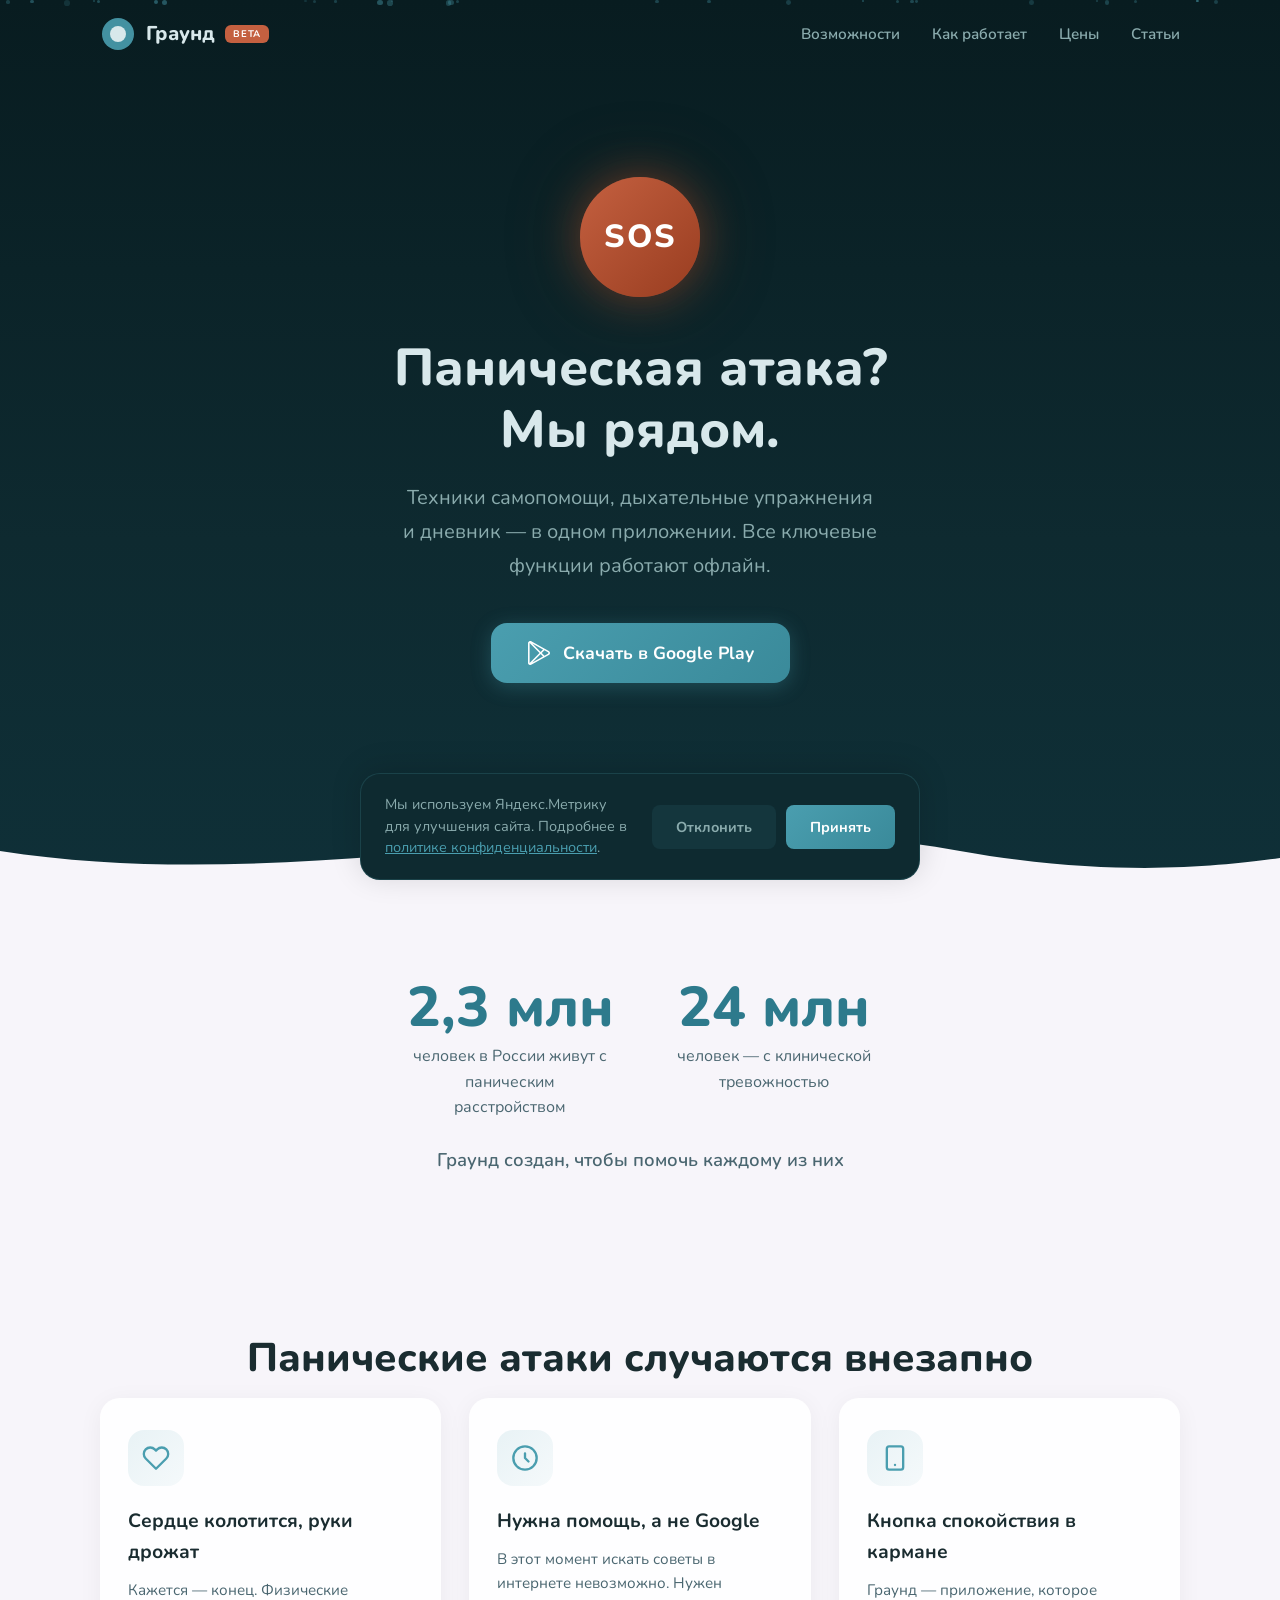
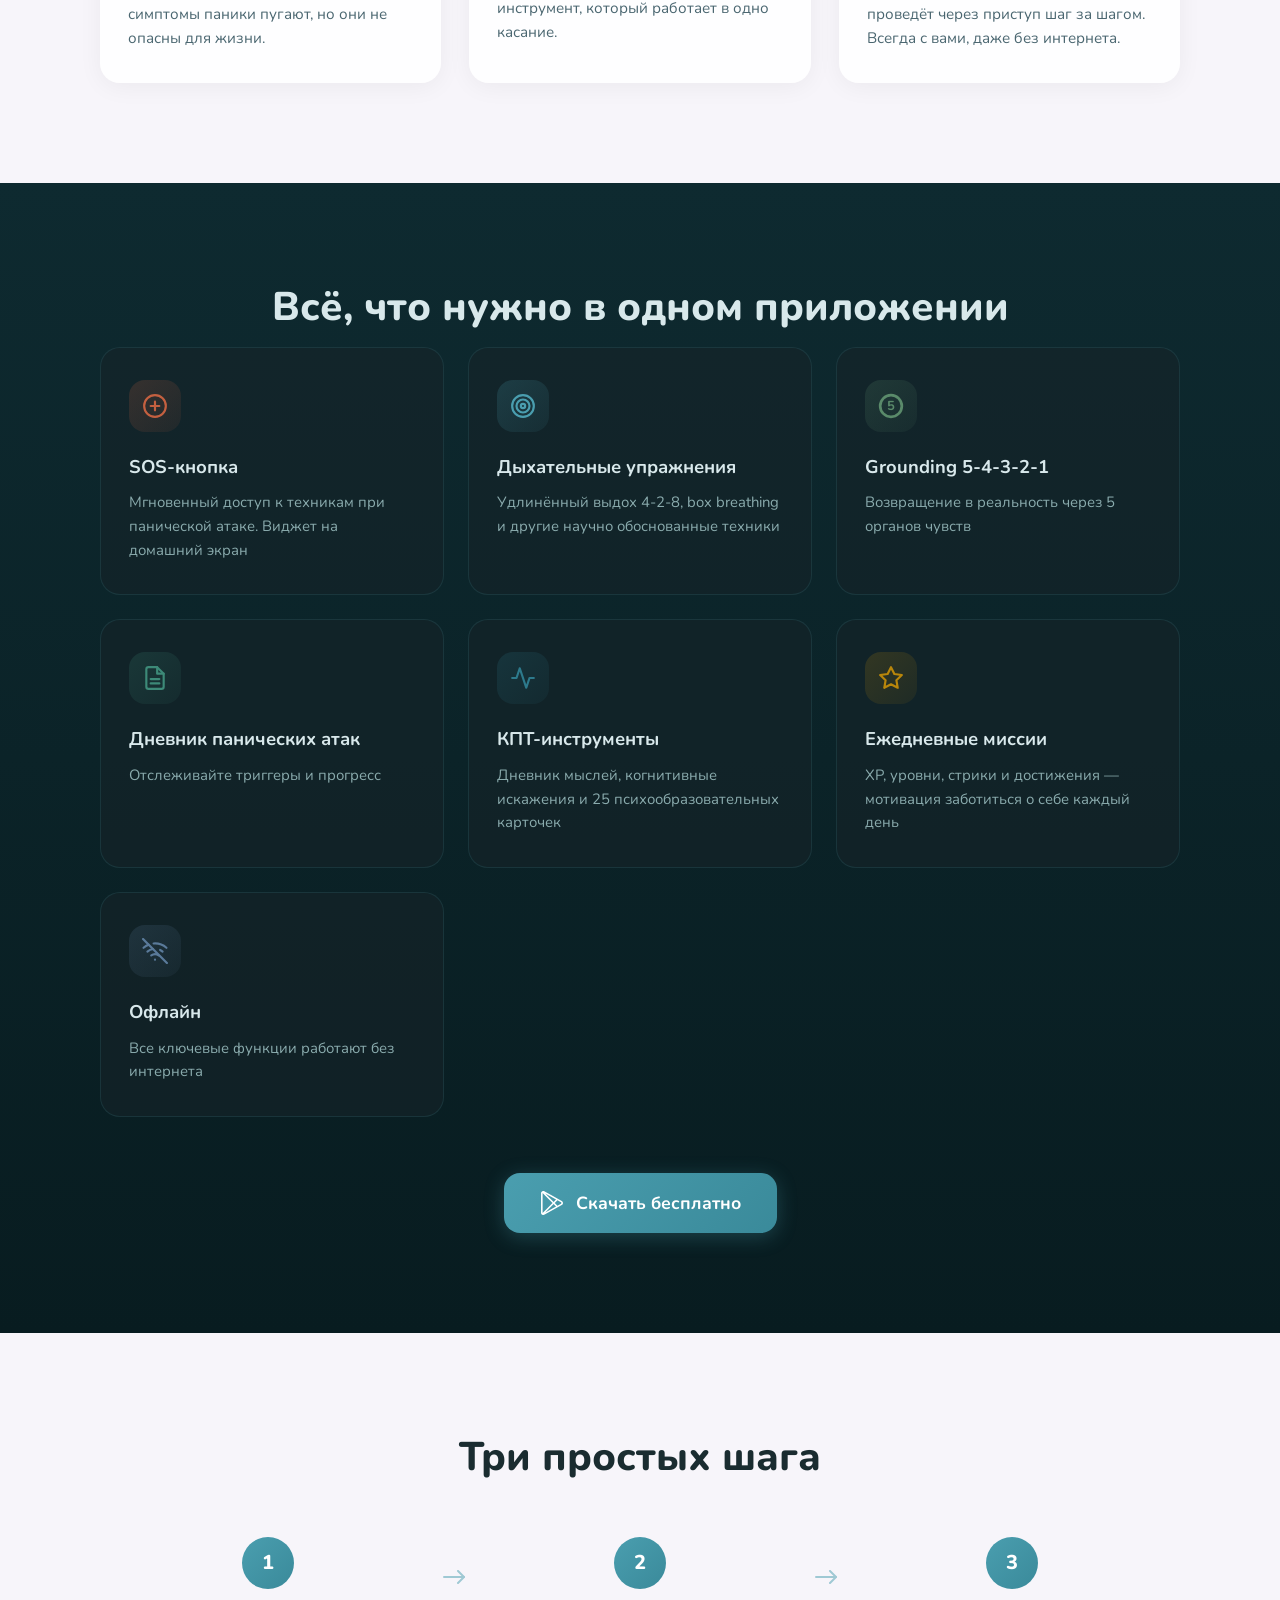
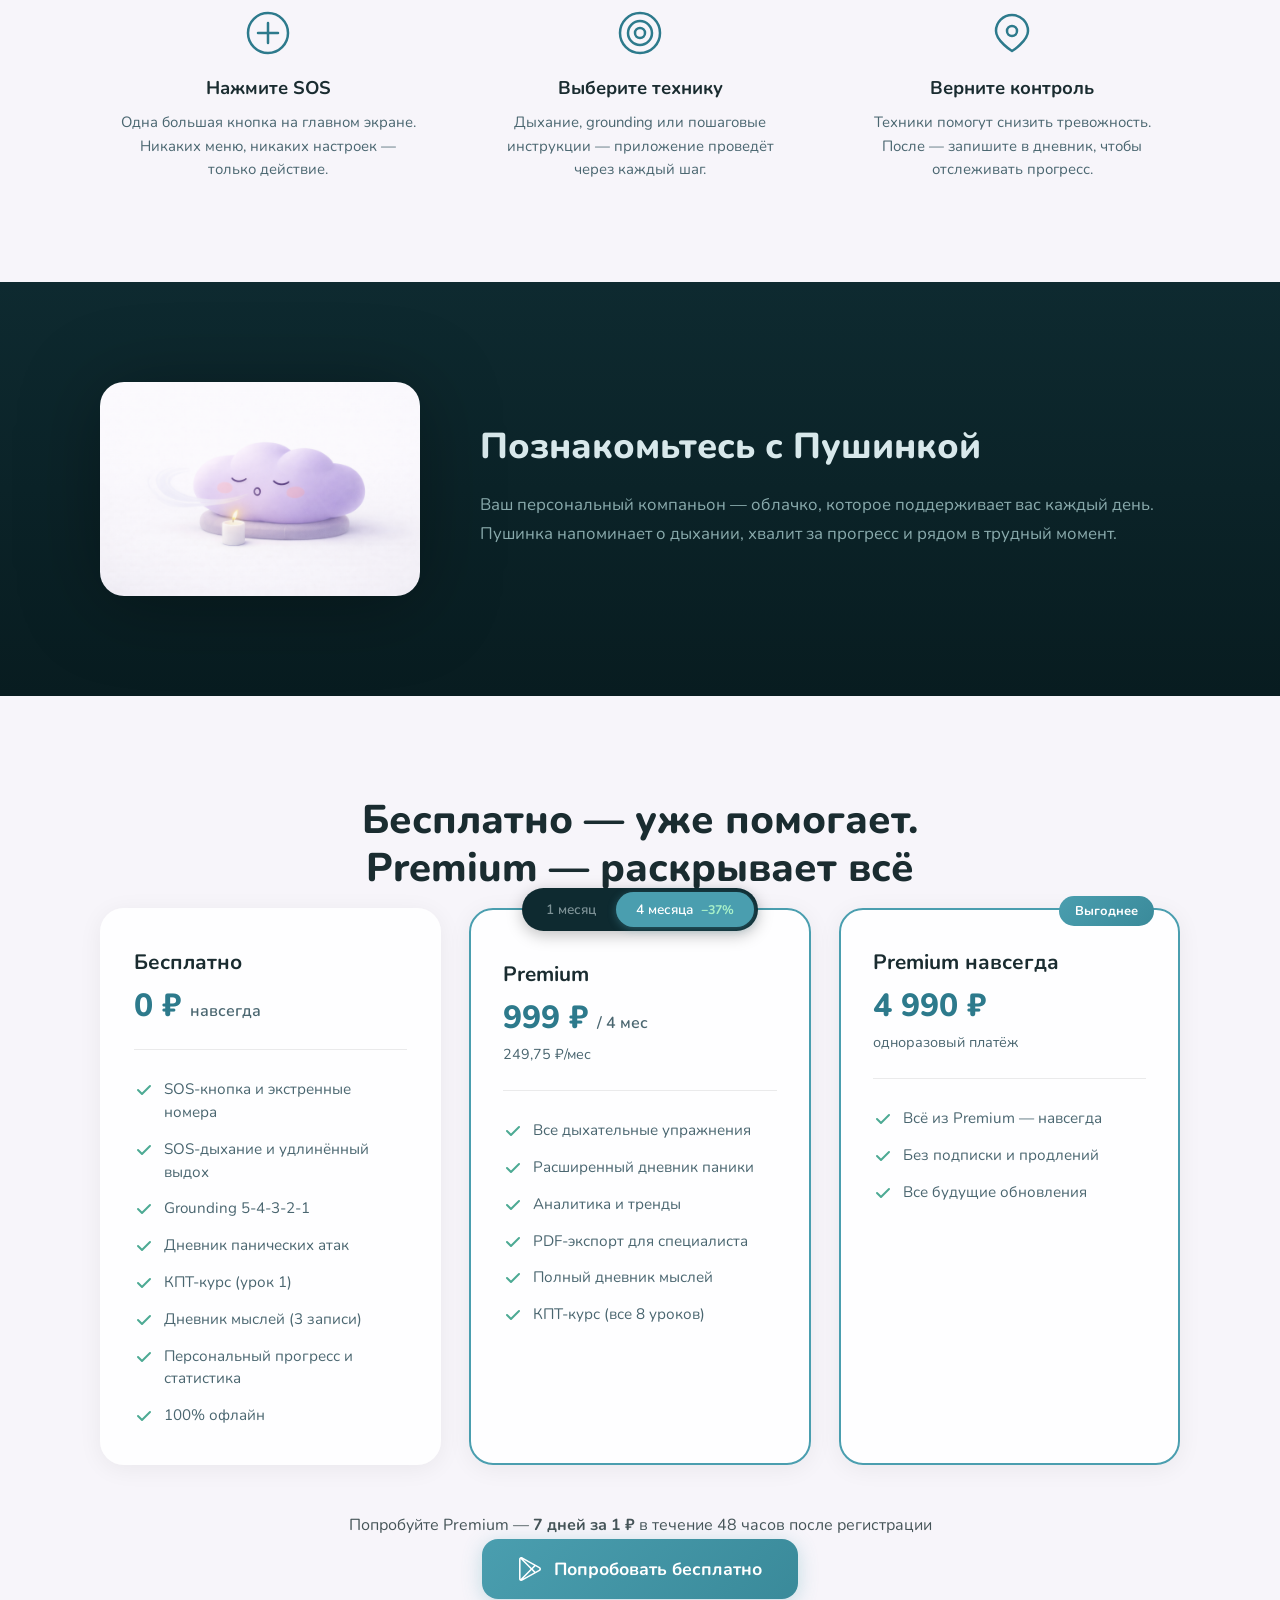
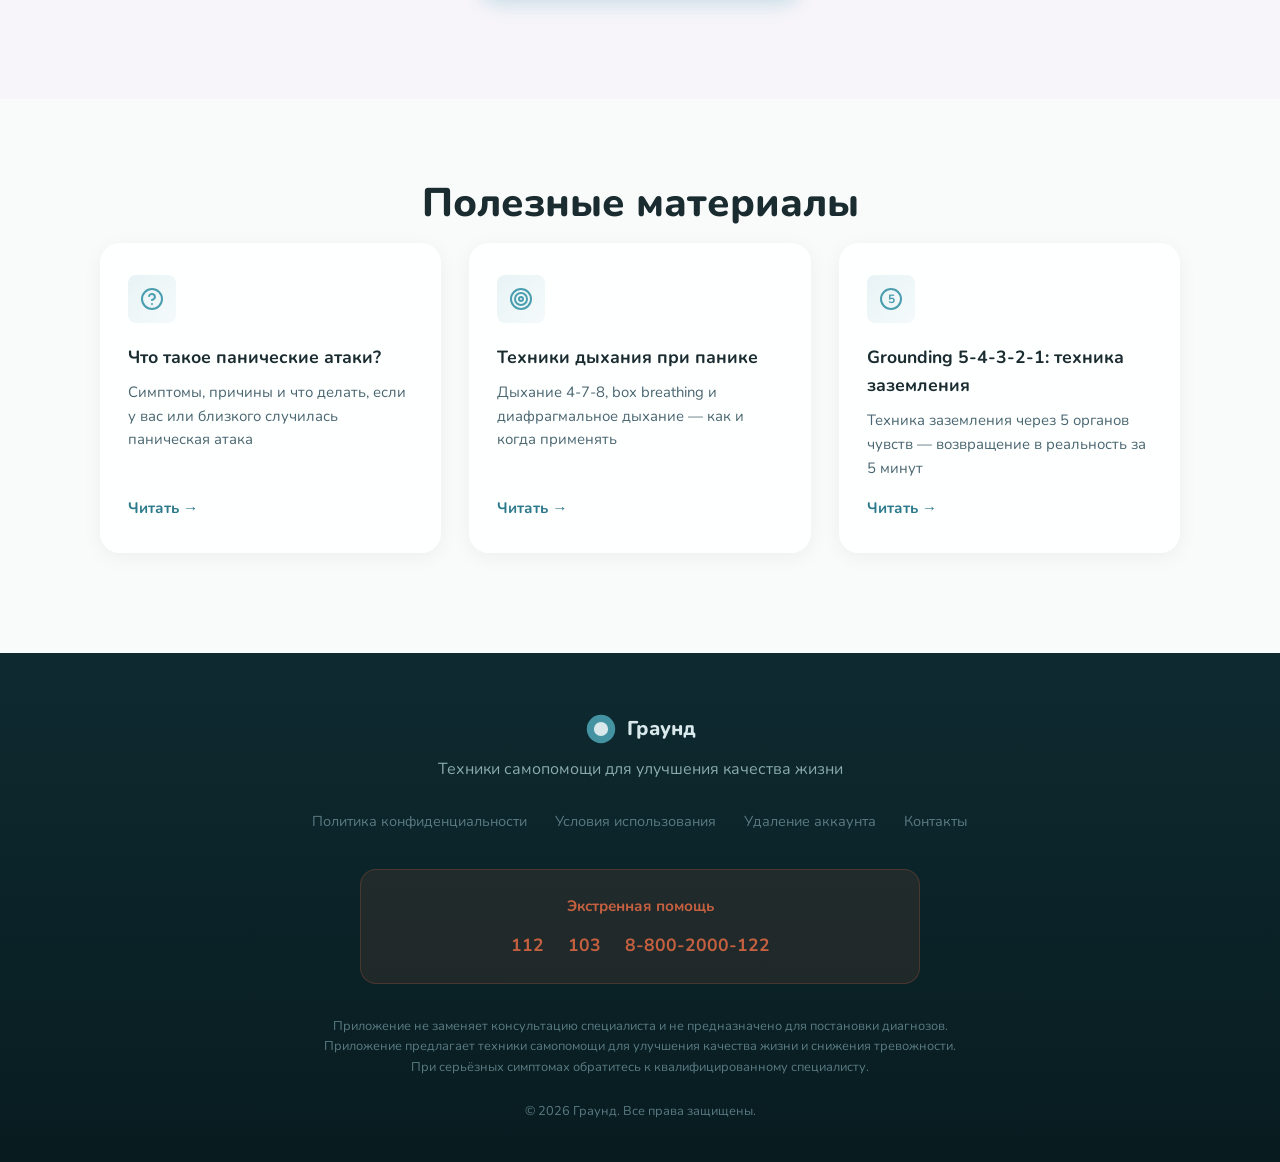
==== index.html @ d8c74df6 "fix: move pricing toggle into premium card as pill overlay Toggle now sits on top edge of the Premiu" ====
<!DOCTYPE html>
<html lang="ru">
<head>
  <meta charset="UTF-8">
  <meta name="viewport" content="width=device-width, initial-scale=1.0">
  <title>Граунд — помощь при панических атаках</title>
  <meta name="description" content="Граунд — приложение с техниками самопомощи при панических атаках. SOS-кнопка, дыхательные упражнения, grounding, дневник. 100% офлайн.">
  <meta name="keywords" content="панические атаки, тревожность, самопомощь, дыхательные упражнения, grounding, КПТ, дневник, Android">

  <!-- Open Graph -->
  <meta property="og:title" content="Граунд — помощь при панических атаках">
  <meta property="og:description" content="Техники самопомощи, которые работают без интернета. SOS-кнопка, дыхание, grounding, дневник.">
  <meta property="og:type" content="website">
  <meta property="og:url" content="https://graund.space/">
  <meta property="og:locale" content="ru_RU">
  <meta property="og:image" content="https://graund.space/og-image.png">

  <!-- Twitter Card -->
  <meta name="twitter:card" content="summary_large_image">
  <meta name="twitter:title" content="Граунд — помощь при панических атаках">
  <meta name="twitter:description" content="Техники самопомощи, дыхательные упражнения и дневник — в одном приложении. Все ключевые функции работают офлайн.">
  <meta name="twitter:image" content="https://graund.space/og-image.png">

  <!-- Canonical -->
  <link rel="canonical" href="https://graund.space/">

  <!-- Google Fonts -->
  <link rel="preconnect" href="https://fonts.googleapis.com">
  <link rel="preconnect" href="https://fonts.gstatic.com" crossorigin>
  <link href="https://fonts.googleapis.com/css2?family=Nunito:wght@400;600;700;800&display=swap" rel="stylesheet">

  <!-- CSS -->
  <link rel="stylesheet" href="css/style.css">
  <link rel="stylesheet" href="css/animations.css">

  <!-- JSON-LD -->
  <script type="application/ld+json">
  {
    "@context": "https://schema.org",
    "@type": "MobileApplication",
    "name": "Граунд",
    "operatingSystem": "Android",
    "applicationCategory": "HealthApplication",
    "description": "Приложение с техниками самопомощи при панических атаках. SOS-кнопка, дыхательные упражнения, grounding, дневник.",
    "offers": {
      "@type": "Offer",
      "price": "0",
      "priceCurrency": "RUB"
    },
    "url": "https://graund.space"
  }
  </script>

  <script type="application/ld+json">
  {
    "@context": "https://schema.org",
    "@type": "WebSite",
    "name": "Граунд",
    "url": "https://graund.space",
    "description": "Приложение с техниками самопомощи при панических атаках"
  }
  </script>

  <!-- Inline SVG Favicon -->
  <link rel="icon" href="data:image/svg+xml,<svg xmlns='http://www.w3.org/2000/svg' viewBox='0 0 100 100'><circle cx='50' cy='50' r='45' fill='%230E2A30'/><circle cx='50' cy='50' r='28' fill='%234A9EAF' opacity='0.9'/><circle cx='50' cy='50' r='14' fill='%23D8E8EB'/></svg>" type="image/svg+xml">
</head>
<body>

  <!-- ========================================
       HEADER
       ======================================== -->
  <header class="header">
    <div class="container">
      <a href="#" class="header__logo">
        <svg class="header__logo-icon" viewBox="0 0 36 36" fill="none" xmlns="http://www.w3.org/2000/svg">
          <circle cx="18" cy="18" r="16" fill="#4A9EAF" opacity="0.9"/>
          <circle cx="18" cy="18" r="8" fill="#D8E8EB"/>
        </svg>
        Граунд
        <span class="beta-badge">Beta</span>
      </a>

      <nav class="header__nav">
        <a href="#features">Возможности</a>
        <a href="#how-it-works">Как работает</a>
        <a href="#pricing">Цены</a>
        <a href="#articles">Статьи</a>
      </nav>

      <button class="burger" aria-label="Меню">
        <span></span>
        <span></span>
        <span></span>
      </button>
    </div>
  </header>

  <main>

  <!-- ========================================
       HERO
       ======================================== -->
  <section class="hero" id="hero">
    <div class="particles"></div>

    <div class="hero__content">
      <div class="hero__sos-wrapper">
        <div class="hero__sos-circle">
          <span>SOS</span>
        </div>
        <div class="pulse-ring pulse-ring--1"></div>
        <div class="pulse-ring pulse-ring--2"></div>
      </div>

      <h1 class="hero__title">Паническая атака?<br>Мы рядом.</h1>
      <p class="hero__subtitle">
        Техники самопомощи, дыхательные упражнения и&nbsp;дневник — в&nbsp;одном приложении.
        Все ключевые функции работают офлайн.
      </p>

      <a href="#features" class="cta-button">
        <svg viewBox="0 0 24 24" fill="currentColor">
          <path d="m21.762,9.942L4.67.378c-.721-.466-1.635-.504-2.393-.099-.768.411-1.246,1.208-1.246,2.08v19.282c0,.872.477,1.668,1.246,2.079.755.404,1.668.37,2.393-.098l17.092-9.564c.756-.423,1.207-1.192,1.207-2.058s-.451-1.635-1.207-2.058Zm-5.746-1.413l-2.36,2.36L5.302,2.534l10.714,5.995ZM2.604,21.906V2.094l9.941,9.906L2.604,21.906Zm2.698-.439l8.355-8.355,2.36,2.36-10.714,5.995Zm15.692-8.78l-3.552,1.987-2.674-2.674,2.674-2.674,3.552,1.987c.363.203.402.548.402.686s-.039.483-.402.686Z"/>
        </svg>
        Скачать в Google Play
      </a>
    </div>

    <!-- Wave divider -->
    <div class="hero__wave">
      <svg viewBox="0 0 1440 120" preserveAspectRatio="none" xmlns="http://www.w3.org/2000/svg">
        <path d="M0,64 C360,120 720,0 1080,64 C1260,96 1380,80 1440,72 L1440,120 L0,120 Z" fill="#F7F5FA"/>
      </svg>
    </div>
  </section>

  <!-- ========================================
       SOCIAL PROOF
       ======================================== -->
  <section class="social-proof section-light" id="social-proof">
    <div class="container">
      <div class="stats fade-in">
        <div class="stat">
          <div class="stat__number" data-target="2.5" data-suffix=" млн" data-decimal="true">0</div>
          <div class="stat__label">человек в России живут с паническим расстройством</div>
        </div>
        <div class="stat">
          <div class="stat__number" data-target="26" data-suffix=" млн" data-decimal="false">0</div>
          <div class="stat__label">человек — с клинической тревожностью</div>
        </div>
      </div>
      <p class="social-proof__tagline fade-in">Граунд создан, чтобы помочь каждому из них</p>
    </div>
  </section>

  <!-- ========================================
       PROBLEM
       ======================================== -->
  <section class="problem section-light" id="problem">
    <div class="container">
      <h2 class="section-title fade-in">Панические атаки случаются внезапно</h2>

      <div class="problem__grid stagger-container">
        <!-- Card 1 -->
        <div class="problem__card fade-in">
          <div class="problem__card-icon">
            <svg viewBox="0 0 24 24" fill="none" stroke="currentColor" stroke-width="2" stroke-linecap="round" stroke-linejoin="round">
              <path d="M20.84 4.61a5.5 5.5 0 0 0-7.78 0L12 5.67l-1.06-1.06a5.5 5.5 0 0 0-7.78 7.78L12 21.23l8.84-8.84a5.5 5.5 0 0 0 0-7.78z"/>
            </svg>
          </div>
          <h3>Сердце колотится, руки дрожат</h3>
          <p>Кажется — конец. Физические симптомы паники пугают, но они не опасны для жизни.</p>
        </div>

        <!-- Card 2 -->
        <div class="problem__card fade-in">
          <div class="problem__card-icon">
            <svg viewBox="0 0 24 24" fill="none" stroke="currentColor" stroke-width="2" stroke-linecap="round" stroke-linejoin="round">
              <circle cx="12" cy="12" r="10"/>
              <path d="M12 8v4l3 3"/>
            </svg>
          </div>
          <h3>Нужна помощь, а не Google</h3>
          <p>В этот момент искать советы в интернете невозможно. Нужен инструмент, который работает в одно касание.</p>
        </div>

        <!-- Card 3 -->
        <div class="problem__card fade-in">
          <div class="problem__card-icon">
            <svg viewBox="0 0 24 24" fill="none" stroke="currentColor" stroke-width="2" stroke-linecap="round" stroke-linejoin="round">
              <rect x="5" y="2" width="14" height="20" rx="2" ry="2"/>
              <line x1="12" y1="18" x2="12.01" y2="18"/>
            </svg>
          </div>
          <h3>Кнопка спокойствия в кармане</h3>
          <p>Граунд — приложение, которое проведёт через приступ шаг за шагом. Всегда с вами, даже без интернета.</p>
        </div>
      </div>
    </div>
  </section>

  <!-- ========================================
       FEATURES
       ======================================== -->
  <section class="features section-dark" id="features">
    <div class="container">
      <h2 class="section-title fade-in">Всё, что нужно в одном приложении</h2>

      <div class="features__grid stagger-container">
        <!-- SOS -->
        <div class="feature-card feature-card--sos fade-in">
          <div class="feature-card__icon">
            <svg viewBox="0 0 24 24" fill="none" stroke="currentColor" stroke-width="2" stroke-linecap="round" stroke-linejoin="round">
              <circle cx="12" cy="12" r="10"/>
              <line x1="12" y1="8" x2="12" y2="16"/>
              <line x1="8" y1="12" x2="16" y2="12"/>
            </svg>
          </div>
          <h3>SOS-кнопка</h3>
          <p>Мгновенный доступ к техникам при панической атаке. Виджет на домашний экран</p>
        </div>

        <!-- Breathing -->
        <div class="feature-card feature-card--breathing fade-in">
          <div class="feature-card__icon">
            <svg viewBox="0 0 24 24" fill="none" stroke="currentColor" stroke-width="2" stroke-linecap="round" stroke-linejoin="round">
              <circle cx="12" cy="12" r="10"/>
              <circle cx="12" cy="12" r="6"/>
              <circle cx="12" cy="12" r="2"/>
            </svg>
          </div>
          <h3>Дыхательные упражнения</h3>
          <p>Удлинённый выдох 4-2-8, box breathing и другие научно обоснованные техники</p>
        </div>

        <!-- Grounding -->
        <div class="feature-card feature-card--grounding fade-in">
          <div class="feature-card__icon">
            <svg viewBox="0 0 24 24" fill="none" stroke="currentColor" stroke-width="2.5" stroke-linecap="round" stroke-linejoin="round">
              <circle cx="12" cy="12" r="10"/>
              <text x="12" y="16" text-anchor="middle" font-size="12" font-weight="bold" fill="currentColor" stroke="none">5</text>
            </svg>
          </div>
          <h3>Grounding 5-4-3-2-1</h3>
          <p>Возвращение в реальность через 5 органов чувств</p>
        </div>

        <!-- Diary -->
        <div class="feature-card feature-card--diary fade-in">
          <div class="feature-card__icon">
            <svg viewBox="0 0 24 24" fill="none" stroke="currentColor" stroke-width="2" stroke-linecap="round" stroke-linejoin="round">
              <path d="M14 2H6a2 2 0 0 0-2 2v16a2 2 0 0 0 2 2h12a2 2 0 0 0 2-2V8z"/>
              <polyline points="14 2 14 8 20 8"/>
              <line x1="16" y1="13" x2="8" y2="13"/>
              <line x1="16" y1="17" x2="8" y2="17"/>
            </svg>
          </div>
          <h3>Дневник панических атак</h3>
          <p>Отслеживайте триггеры и прогресс</p>
        </div>

        <!-- CBT -->
        <div class="feature-card feature-card--cbt fade-in">
          <div class="feature-card__icon">
            <svg viewBox="0 0 24 24" fill="none" stroke="currentColor" stroke-width="2" stroke-linecap="round" stroke-linejoin="round">
              <polyline points="22 12 18 12 15 21 9 3 6 12 2 12"/>
            </svg>
          </div>
          <h3>КПТ-инструменты</h3>
          <p>Дневник мыслей, когнитивные искажения и 25 психообразовательных карточек</p>
        </div>

        <!-- Gamification -->
        <div class="feature-card feature-card--gamification fade-in">
          <div class="feature-card__icon">
            <svg viewBox="0 0 24 24" fill="none" stroke="currentColor" stroke-width="2" stroke-linecap="round" stroke-linejoin="round">
              <polygon points="12 2 15.09 8.26 22 9.27 17 14.14 18.18 21.02 12 17.77 5.82 21.02 7 14.14 2 9.27 8.91 8.26"/>
            </svg>
          </div>
          <h3>Ежедневные миссии</h3>
          <p>XP, уровни, стрики и достижения — мотивация заботиться о себе каждый день</p>
        </div>

        <!-- Offline -->
        <div class="feature-card feature-card--offline fade-in">
          <div class="feature-card__icon">
            <svg viewBox="0 0 24 24" fill="none" stroke="currentColor" stroke-width="2" stroke-linecap="round" stroke-linejoin="round">
              <line x1="1" y1="1" x2="23" y2="23"/>
              <path d="M16.72 11.06A10.94 10.94 0 0 1 19 12.55"/>
              <path d="M5 12.55a10.94 10.94 0 0 1 5.17-2.39"/>
              <path d="M10.71 5.05A16 16 0 0 1 22.56 9"/>
              <path d="M1.42 9a15.91 15.91 0 0 1 4.7-2.88"/>
              <path d="M8.53 16.11a6 6 0 0 1 6.95 0"/>
              <line x1="12" y1="20" x2="12.01" y2="20"/>
            </svg>
          </div>
          <h3>Офлайн</h3>
          <p>Все ключевые функции работают без интернета</p>
        </div>
      </div>

      <div class="fade-in" style="text-align: center;">
        <a href="#features" class="cta-button">
          <svg viewBox="0 0 24 24" fill="currentColor">
            <path d="m21.762,9.942L4.67.378c-.721-.466-1.635-.504-2.393-.099-.768.411-1.246,1.208-1.246,2.08v19.282c0,.872.477,1.668,1.246,2.079.755.404,1.668.37,2.393-.098l17.092-9.564c.756-.423,1.207-1.192,1.207-2.058s-.451-1.635-1.207-2.058Zm-5.746-1.413l-2.36,2.36L5.302,2.534l10.714,5.995ZM2.604,21.906V2.094l9.941,9.906L2.604,21.906Zm2.698-.439l8.355-8.355,2.36,2.36-10.714,5.995Zm15.692-8.78l-3.552,1.987-2.674-2.674,2.674-2.674,3.552,1.987c.363.203.402.548.402.686s-.039.483-.402.686Z"/>
          </svg>
          Скачать бесплатно
        </a>
      </div>
    </div>
  </section>

  <!-- ========================================
       HOW IT WORKS
       ======================================== -->
  <section class="how-it-works section-light" id="how-it-works">
    <div class="container">
      <h2 class="section-title fade-in">Три простых шага</h2>

      <div class="steps fade-in">
        <!-- Step 1 -->
        <div class="step">
          <div class="step__number">1</div>
          <div class="step__icon">
            <svg viewBox="0 0 48 48" fill="none" stroke="currentColor" stroke-width="2.5" stroke-linecap="round" stroke-linejoin="round">
              <circle cx="24" cy="24" r="20"/>
              <line x1="24" y1="14" x2="24" y2="34"/>
              <line x1="14" y1="24" x2="34" y2="24"/>
            </svg>
          </div>
          <h3>Нажмите SOS</h3>
          <p>Одна большая кнопка на главном экране. Никаких меню, никаких настроек — только действие.</p>
        </div>

        <!-- Connector -->
        <div class="step-connector">
          <svg viewBox="0 0 32 32" fill="none" stroke="currentColor" stroke-width="2" stroke-linecap="round" stroke-linejoin="round">
            <line x1="6" y1="16" x2="26" y2="16"/>
            <polyline points="20 10 26 16 20 22"/>
          </svg>
        </div>

        <!-- Step 2 -->
        <div class="step">
          <div class="step__number">2</div>
          <div class="step__icon">
            <svg viewBox="0 0 48 48" fill="none" stroke="currentColor" stroke-width="2.5" stroke-linecap="round" stroke-linejoin="round">
              <circle cx="24" cy="24" r="20"/>
              <circle cx="24" cy="24" r="12"/>
              <circle cx="24" cy="24" r="5"/>
            </svg>
          </div>
          <h3>Выберите технику</h3>
          <p>Дыхание, grounding или пошаговые инструкции — приложение проведёт через каждый шаг.</p>
        </div>

        <!-- Connector -->
        <div class="step-connector">
          <svg viewBox="0 0 32 32" fill="none" stroke="currentColor" stroke-width="2" stroke-linecap="round" stroke-linejoin="round">
            <line x1="6" y1="16" x2="26" y2="16"/>
            <polyline points="20 10 26 16 20 22"/>
          </svg>
        </div>

        <!-- Step 3 -->
        <div class="step">
          <div class="step__number">3</div>
          <div class="step__icon">
            <svg viewBox="0 0 48 48" fill="none" stroke="currentColor" stroke-width="2.5" stroke-linecap="round" stroke-linejoin="round">
              <path d="M40 22c0 10-16 20-16 20S8 32 8 22a16 16 0 0 1 32 0z"/>
              <circle cx="24" cy="22" r="5"/>
            </svg>
          </div>
          <h3>Верните контроль</h3>
          <p>Техники помогут снизить тревожность. После — запишите в дневник, чтобы отслеживать прогресс.</p>
        </div>
      </div>
    </div>
  </section>

  <!-- ========================================
       PUSHINKA (mascot)
       ======================================== -->
  <section class="pushinka section-dark" id="pushinka">
    <div class="container">
      <div class="pushinka__inner fade-in">
        <div class="pushinka__image">
          <img src="images/pushinka/breathing.png" alt="Пушинка — маскот приложения Граунд" loading="lazy">
        </div>
        <div class="pushinka__text">
          <h2>Познакомьтесь с Пушинкой</h2>
          <p>
            Ваш персональный компаньон — облачко, которое поддерживает вас каждый день.
            Пушинка напоминает о&nbsp;дыхании, хвалит за&nbsp;прогресс и&nbsp;рядом в&nbsp;трудный момент.
          </p>
        </div>
      </div>
    </div>
  </section>

  <!-- ========================================
       PRICING
       ======================================== -->
  <section class="pricing section-light" id="pricing">
    <div class="container">
      <h2 class="section-title fade-in">Бесплатно — уже помогает.<br>Premium — раскрывает всё</h2>

      <div class="pricing__grid stagger-container">
        <!-- Free -->
        <div class="pricing-card fade-in">
          <div class="pricing-card__header">
            <div class="pricing-card__name">Бесплатно</div>
            <div class="pricing-card__price">0 &#8381; <span>навсегда</span></div>
          </div>
          <ul class="pricing-card__features">
            <li>
              <svg viewBox="0 0 20 20" fill="currentColor"><path fill-rule="evenodd" d="M16.707 5.293a1 1 0 010 1.414l-8 8a1 1 0 01-1.414 0l-4-4a1 1 0 011.414-1.414L8 12.586l7.293-7.293a1 1 0 011.414 0z" clip-rule="evenodd"/></svg>
              SOS-кнопка и экстренные номера
            </li>
            <li>
              <svg viewBox="0 0 20 20" fill="currentColor"><path fill-rule="evenodd" d="M16.707 5.293a1 1 0 010 1.414l-8 8a1 1 0 01-1.414 0l-4-4a1 1 0 011.414-1.414L8 12.586l7.293-7.293a1 1 0 011.414 0z" clip-rule="evenodd"/></svg>
              SOS-дыхание и удлинённый выдох
            </li>
            <li>
              <svg viewBox="0 0 20 20" fill="currentColor"><path fill-rule="evenodd" d="M16.707 5.293a1 1 0 010 1.414l-8 8a1 1 0 01-1.414 0l-4-4a1 1 0 011.414-1.414L8 12.586l7.293-7.293a1 1 0 011.414 0z" clip-rule="evenodd"/></svg>
              Grounding 5-4-3-2-1
            </li>
            <li>
              <svg viewBox="0 0 20 20" fill="currentColor"><path fill-rule="evenodd" d="M16.707 5.293a1 1 0 010 1.414l-8 8a1 1 0 01-1.414 0l-4-4a1 1 0 011.414-1.414L8 12.586l7.293-7.293a1 1 0 011.414 0z" clip-rule="evenodd"/></svg>
              Дневник панических атак
            </li>
            <li>
              <svg viewBox="0 0 20 20" fill="currentColor"><path fill-rule="evenodd" d="M16.707 5.293a1 1 0 010 1.414l-8 8a1 1 0 01-1.414 0l-4-4a1 1 0 011.414-1.414L8 12.586l7.293-7.293a1 1 0 011.414 0z" clip-rule="evenodd"/></svg>
              КПТ-курс (урок 1)
            </li>
            <li>
              <svg viewBox="0 0 20 20" fill="currentColor"><path fill-rule="evenodd" d="M16.707 5.293a1 1 0 010 1.414l-8 8a1 1 0 01-1.414 0l-4-4a1 1 0 011.414-1.414L8 12.586l7.293-7.293a1 1 0 011.414 0z" clip-rule="evenodd"/></svg>
              Дневник мыслей (3 записи)
            </li>
            <li>
              <svg viewBox="0 0 20 20" fill="currentColor"><path fill-rule="evenodd" d="M16.707 5.293a1 1 0 010 1.414l-8 8a1 1 0 01-1.414 0l-4-4a1 1 0 011.414-1.414L8 12.586l7.293-7.293a1 1 0 011.414 0z" clip-rule="evenodd"/></svg>
              Персональный прогресс и статистика
            </li>
            <li>
              <svg viewBox="0 0 20 20" fill="currentColor"><path fill-rule="evenodd" d="M16.707 5.293a1 1 0 010 1.414l-8 8a1 1 0 01-1.414 0l-4-4a1 1 0 011.414-1.414L8 12.586l7.293-7.293a1 1 0 011.414 0z" clip-rule="evenodd"/></svg>
              100% офлайн
            </li>
          </ul>
        </div>

        <!-- Premium (toggle switches month/quarter) -->
        <div class="pricing-card pricing-card--premium fade-in">
          <div class="pricing__toggle">
            <button class="pricing__toggle-btn" data-period="month">1 месяц</button>
            <button class="pricing__toggle-btn pricing__toggle-btn--active" data-period="quarter">4 месяца <span class="pricing__toggle-save">−37%</span></button>
          </div>
          <div class="pricing-card__header">
            <div class="pricing-card__name">Premium</div>
            <div class="pricing-card__price" id="premium-price">999 &#8381; <span>/ 4 мес</span></div>
            <div class="pricing-card__alt-price" id="premium-alt">249,75 &#8381;/мес</div>
          </div>
          <ul class="pricing-card__features">
            <li>
              <svg viewBox="0 0 20 20" fill="currentColor"><path fill-rule="evenodd" d="M16.707 5.293a1 1 0 010 1.414l-8 8a1 1 0 01-1.414 0l-4-4a1 1 0 011.414-1.414L8 12.586l7.293-7.293a1 1 0 011.414 0z" clip-rule="evenodd"/></svg>
              Все дыхательные упражнения
            </li>
            <li>
              <svg viewBox="0 0 20 20" fill="currentColor"><path fill-rule="evenodd" d="M16.707 5.293a1 1 0 010 1.414l-8 8a1 1 0 01-1.414 0l-4-4a1 1 0 011.414-1.414L8 12.586l7.293-7.293a1 1 0 011.414 0z" clip-rule="evenodd"/></svg>
              Расширенный дневник паники
            </li>
            <li>
              <svg viewBox="0 0 20 20" fill="currentColor"><path fill-rule="evenodd" d="M16.707 5.293a1 1 0 010 1.414l-8 8a1 1 0 01-1.414 0l-4-4a1 1 0 011.414-1.414L8 12.586l7.293-7.293a1 1 0 011.414 0z" clip-rule="evenodd"/></svg>
              Аналитика и тренды
            </li>
            <li>
              <svg viewBox="0 0 20 20" fill="currentColor"><path fill-rule="evenodd" d="M16.707 5.293a1 1 0 010 1.414l-8 8a1 1 0 01-1.414 0l-4-4a1 1 0 011.414-1.414L8 12.586l7.293-7.293a1 1 0 011.414 0z" clip-rule="evenodd"/></svg>
              PDF-экспорт для специалиста
            </li>
            <li>
              <svg viewBox="0 0 20 20" fill="currentColor"><path fill-rule="evenodd" d="M16.707 5.293a1 1 0 010 1.414l-8 8a1 1 0 01-1.414 0l-4-4a1 1 0 011.414-1.414L8 12.586l7.293-7.293a1 1 0 011.414 0z" clip-rule="evenodd"/></svg>
              Полный дневник мыслей
            </li>
            <li>
              <svg viewBox="0 0 20 20" fill="currentColor"><path fill-rule="evenodd" d="M16.707 5.293a1 1 0 010 1.414l-8 8a1 1 0 01-1.414 0l-4-4a1 1 0 011.414-1.414L8 12.586l7.293-7.293a1 1 0 011.414 0z" clip-rule="evenodd"/></svg>
              КПТ-курс (все 8 уроков)
            </li>
          </ul>
        </div>

        <!-- Premium навсегда -->
        <div class="pricing-card pricing-card--lifetime fade-in">
          <div class="pricing-card__badge">Выгоднее</div>
          <div class="pricing-card__header">
            <div class="pricing-card__name">Premium навсегда</div>
            <div class="pricing-card__price">4 990 &#8381;</div>
            <div class="pricing-card__alt-price">одноразовый платёж</div>
          </div>
          <ul class="pricing-card__features">
            <li>
              <svg viewBox="0 0 20 20" fill="currentColor"><path fill-rule="evenodd" d="M16.707 5.293a1 1 0 010 1.414l-8 8a1 1 0 01-1.414 0l-4-4a1 1 0 011.414-1.414L8 12.586l7.293-7.293a1 1 0 011.414 0z" clip-rule="evenodd"/></svg>
              Всё из Premium — навсегда
            </li>
            <li>
              <svg viewBox="0 0 20 20" fill="currentColor"><path fill-rule="evenodd" d="M16.707 5.293a1 1 0 010 1.414l-8 8a1 1 0 01-1.414 0l-4-4a1 1 0 011.414-1.414L8 12.586l7.293-7.293a1 1 0 011.414 0z" clip-rule="evenodd"/></svg>
              Без подписки и продлений
            </li>
            <li>
              <svg viewBox="0 0 20 20" fill="currentColor"><path fill-rule="evenodd" d="M16.707 5.293a1 1 0 010 1.414l-8 8a1 1 0 01-1.414 0l-4-4a1 1 0 011.414-1.414L8 12.586l7.293-7.293a1 1 0 011.414 0z" clip-rule="evenodd"/></svg>
              Все будущие обновления
            </li>
          </ul>
        </div>
      </div>

      <p class="pricing__trial fade-in" style="text-align: center; margin-top: 1.5rem; opacity: 0.8;">
        Попробуйте Premium — <strong>7 дней за 1 &#8381;</strong> в течение 48 часов после регистрации
      </p>

      <div class="fade-in" style="text-align: center;">
        <a href="#features" class="cta-button">
          <svg viewBox="0 0 24 24" fill="currentColor">
            <path d="m21.762,9.942L4.67.378c-.721-.466-1.635-.504-2.393-.099-.768.411-1.246,1.208-1.246,2.08v19.282c0,.872.477,1.668,1.246,2.079.755.404,1.668.37,2.393-.098l17.092-9.564c.756-.423,1.207-1.192,1.207-2.058s-.451-1.635-1.207-2.058Zm-5.746-1.413l-2.36,2.36L5.302,2.534l10.714,5.995ZM2.604,21.906V2.094l9.941,9.906L2.604,21.906Zm2.698-.439l8.355-8.355,2.36,2.36-10.714,5.995Zm15.692-8.78l-3.552,1.987-2.674-2.674,2.674-2.674,3.552,1.987c.363.203.402.548.402.686s-.039.483-.402.686Z"/>
          </svg>
          Попробовать бесплатно
        </a>
      </div>
    </div>
  </section>

  <!-- ========================================
       ARTICLES
       ======================================== -->
  <section class="articles section-light" id="articles">
    <div class="container">
      <h2 class="section-title fade-in">Полезные материалы</h2>

      <div class="articles__grid stagger-container">
        <!-- Article 1 -->
        <a href="articles/chto-takoe-panicheskie-ataki/" class="article-card fade-in">
          <div class="article-card__icon">
            <svg viewBox="0 0 24 24" fill="none" stroke="currentColor" stroke-width="2" stroke-linecap="round" stroke-linejoin="round">
              <circle cx="12" cy="12" r="10"/>
              <path d="M9.09 9a3 3 0 0 1 5.83 1c0 2-3 3-3 3"/>
              <line x1="12" y1="17" x2="12.01" y2="17"/>
            </svg>
          </div>
          <h3>Что такое панические атаки?</h3>
          <p>Симптомы, причины и что делать, если у вас или близкого случилась паническая атака</p>
          <span class="article-card__link">Читать &rarr;</span>
        </a>

        <!-- Article 2 -->
        <a href="articles/tehniki-dyhania-pri-panike/" class="article-card fade-in">
          <div class="article-card__icon">
            <svg viewBox="0 0 24 24" fill="none" stroke="currentColor" stroke-width="2" stroke-linecap="round" stroke-linejoin="round">
              <circle cx="12" cy="12" r="10"/>
              <circle cx="12" cy="12" r="6"/>
              <circle cx="12" cy="12" r="2"/>
            </svg>
          </div>
          <h3>Техники дыхания при панике</h3>
          <p>Дыхание 4-7-8, box breathing и диафрагмальное дыхание — как и когда применять</p>
          <span class="article-card__link">Читать &rarr;</span>
        </a>

        <!-- Article 3 -->
        <a href="articles/grounding-5-4-3-2-1/" class="article-card fade-in">
          <div class="article-card__icon">
            <svg viewBox="0 0 24 24" fill="none" stroke="currentColor" stroke-width="2" stroke-linecap="round" stroke-linejoin="round">
              <circle cx="12" cy="12" r="10"/>
              <text x="12" y="16" text-anchor="middle" font-size="12" font-weight="bold" fill="currentColor" stroke="none">5</text>
            </svg>
          </div>
          <h3>Grounding 5-4-3-2-1: техника заземления</h3>
          <p>Техника заземления через 5 органов чувств — возвращение в реальность за 5 минут</p>
          <span class="article-card__link">Читать &rarr;</span>
        </a>
      </div>
    </div>
  </section>

  </main>

  <!-- ========================================
       FOOTER
       ======================================== -->
  <footer class="footer section-dark" id="footer">
    <div class="container">
      <div class="footer__logo">
        <svg viewBox="0 0 36 36" fill="none" xmlns="http://www.w3.org/2000/svg">
          <circle cx="18" cy="18" r="16" fill="#4A9EAF" opacity="0.9"/>
          <circle cx="18" cy="18" r="8" fill="#D8E8EB"/>
        </svg>
        Граунд
      </div>

      <p class="footer__tagline">Техники самопомощи для улучшения качества жизни</p>

      <div class="footer__links">
        <a href="/privacy/">Политика конфиденциальности</a>
        <a href="/terms/">Условия использования</a>
        <a href="/delete-account/">Удаление аккаунта</a>
        <a href="mailto:graundsupport@gmail.com">Контакты</a>
      </div>

      <div class="footer__emergency">
        <div class="footer__emergency-title">Экстренная помощь</div>
        <div class="footer__emergency-numbers">
          <a href="tel:112">112</a>
          <a href="tel:103">103</a>
          <a href="tel:88002000122">8-800-2000-122</a>
        </div>
      </div>

      <p class="footer__disclaimer">
        Приложение не заменяет консультацию специалиста и не предназначено для постановки диагнозов.
        Приложение предлагает техники самопомощи для улучшения качества жизни
        и снижения тревожности. При серьёзных симптомах обратитесь к квалифицированному специалисту.
      </p>

      <p class="footer__copyright">&copy; 2026 Граунд. Все права защищены.</p>
    </div>
  </footer>

  <!-- Cookie Consent -->
  <div id="cookie-consent-banner" class="cookie-consent" role="dialog" aria-label="Согласие на cookie">
    <div class="cookie-consent__inner">
      <p class="cookie-consent__text">
        Мы используем Яндекс.Метрику для улучшения сайта.
        Подробнее в <a href="/privacy/#cookies">политике конфиденциальности</a>.
      </p>
      <div class="cookie-consent__buttons">
        <button id="cookie-reject" class="cookie-consent__btn cookie-consent__btn--reject">Отклонить</button>
        <button id="cookie-accept" class="cookie-consent__btn cookie-consent__btn--accept">Принять</button>
      </div>
    </div>
  </div>

  <!-- JavaScript -->
  <script src="js/cookie-consent.js"></script>
  <script src="js/main.js"></script>
  <noscript><div><img src="https://mc.yandex.ru/watch/107083651" style="position:absolute; left:-9999px;" alt="" /></div></noscript>
</body>
</html>
---- css/style.css ----
/* ========================================
   Граунд — Landing Page Styles
   ======================================== */

/* --- Design Tokens --- */
:root {
  /* Dark palette */
  --dark-bg: #0E2A30;
  --dark-bg-deep: #081C20;
  --dark-surface: #162428;
  --dark-accent: #4A9EAF;
  --dark-text: #D8E8EB;
  --dark-text-secondary: #8AABAD;
  --dark-text-tertiary: #5A7A82;

  /* Light palette */
  --light-bg: #F7F5FA;
  --light-surface: #F9FAFA;
  --light-card: rgba(255, 255, 255, 0.92);
  --light-accent: #2D7A8C;
  --light-text: #1A2C30;
  --light-text-secondary: #4A6670;

  /* SOS */
  --sos-start: #C46040;
  --sos-end: #993D20;
  --sos-glow: rgba(160, 70, 35, 0.5);

  /* Semantic */
  --success: #4DAA94;
  --warning: #E8A44A;

  /* Feature accents */
  --feat-cbt: #2D7A8C;
  --feat-breathing: #4A9EAF;
  --feat-diary: #3D8A78;
  --feat-grounding: #5A8A6A;
  --feat-offline: #5A7A9A;
  --feat-gamification: #B8860B;

  /* Typography */
  --font-family: 'Nunito', sans-serif;

  /* Radii */
  --radius-sm: 8px;
  --radius-md: 16px;
  --radius-lg: 20px;
  --radius-xl: 24px;

  /* Transitions */
  --transition-fast: 200ms ease;
  --transition-normal: 300ms ease;
  --transition-slow: 500ms ease;

  /* Layout */
  --max-width: 1200px;
}

/* --- CSS Reset --- */
*,
*::before,
*::after {
  box-sizing: border-box;
  margin: 0;
  padding: 0;
}

html {
  scroll-behavior: smooth;
  scroll-padding-top: 80px;
  overflow-x: hidden;
}

body {
  font-family: var(--font-family);
  font-weight: 400;
  line-height: 1.6;
  color: var(--light-text);
  background: var(--light-bg);
  overflow-x: hidden;
  -webkit-font-smoothing: antialiased;
  -moz-osx-font-smoothing: grayscale;
}

img {
  max-width: 100%;
  height: auto;
  display: block;
}

a {
  color: inherit;
  text-decoration: none;
}

ul, ol {
  list-style: none;
}

button {
  font-family: inherit;
  cursor: pointer;
  border: none;
  background: none;
}

/* --- Utility Classes --- */
.container {
  width: 100%;
  max-width: var(--max-width);
  margin: 0 auto;
  padding: 0 20px;
}

@media (min-width: 768px) {
  .container {
    padding: 0 40px;
  }
}

.section-dark {
  background: linear-gradient(180deg, var(--dark-bg) 0%, var(--dark-bg-deep) 100%);
  color: var(--dark-text);
}

.section-light {
  background: var(--light-bg);
  color: var(--light-text);
}

.fade-in {
  opacity: 0;
  transform: translateY(30px);
  transition: opacity var(--transition-slow), transform var(--transition-slow);
}

.fade-in.visible {
  opacity: 1;
  transform: translateY(0);
}

/* --- Focus Visible --- */
:focus-visible {
  outline: 2px solid var(--dark-accent);
  outline-offset: 2px;
}

.cta-button:focus-visible {
  box-shadow: 0 0 0 3px rgba(74, 158, 175, 0.5);
}

.cookie-consent__btn:focus-visible {
  box-shadow: 0 0 0 3px rgba(74, 158, 175, 0.5);
}

.header__nav a:focus-visible {
  outline-offset: 4px;
}

.footer__emergency-numbers a:focus-visible {
  outline-color: var(--sos-start);
}

/* --- Reduced Motion --- */
@media (prefers-reduced-motion: reduce) {
  *,
  *::before,
  *::after {
    animation-duration: 0.01ms !important;
    animation-iteration-count: 1 !important;
    transition-duration: 0.01ms !important;
  }

  html {
    scroll-behavior: auto;
  }

  .fade-in {
    opacity: 1;
    transform: none;
    transition: none;
  }
}

/* ========================================
   1. HEADER
   ======================================== */
.header {
  position: fixed;
  top: 0;
  left: 0;
  right: 0;
  z-index: 1000;
  padding: 16px 0;
  min-height: 60px;
  transition: background var(--transition-normal),
              box-shadow var(--transition-normal),
              padding var(--transition-normal);
}

.header.scrolled {
  background: rgba(14, 42, 48, 0.92);
  backdrop-filter: blur(12px);
  -webkit-backdrop-filter: blur(12px);
  box-shadow: 0 2px 20px rgba(0, 0, 0, 0.3);
  padding: 10px 0;
}

.header .container {
  display: flex;
  align-items: center;
  justify-content: space-between;
}

.header__logo {
  display: flex;
  align-items: center;
  gap: 10px;
  font-size: 1.25rem;
  font-weight: 800;
  color: var(--dark-text);
  z-index: 1001;
}

.header__logo-icon {
  width: 36px;
  height: 36px;
}

.beta-badge {
  font-size: 0.6rem;
  font-weight: 700;
  text-transform: uppercase;
  letter-spacing: 0.08em;
  background: var(--sos-start);
  color: #fff;
  padding: 2px 8px;
  border-radius: 6px;
  line-height: 1.4;
}

.header__nav {
  display: flex;
  align-items: center;
  gap: 32px;
}

.header__nav a {
  color: var(--dark-text-secondary);
  font-weight: 600;
  font-size: 0.95rem;
  transition: color var(--transition-fast);
  position: relative;
}

.header__nav a::after {
  content: '';
  position: absolute;
  bottom: -4px;
  left: 0;
  width: 0;
  height: 2px;
  background: var(--dark-accent);
  transition: width var(--transition-normal);
}

.header__nav a:hover {
  color: var(--dark-text);
}

.header__nav a:hover::after {
  width: 100%;
}

/* Burger */
.burger {
  display: none;
  flex-direction: column;
  gap: 5px;
  z-index: 1001;
  width: 28px;
  padding: 4px 0;
}

.burger span {
  display: block;
  width: 100%;
  height: 2px;
  background: var(--dark-text);
  border-radius: 2px;
  transition: transform var(--transition-normal),
              opacity var(--transition-normal);
}

.burger.active span:nth-child(1) {
  transform: translateY(7px) rotate(45deg);
}

.burger.active span:nth-child(2) {
  opacity: 0;
}

.burger.active span:nth-child(3) {
  transform: translateY(-7px) rotate(-45deg);
}

/* Mobile nav */
@media (max-width: 768px) {
  .burger {
    display: flex;
  }

  .header__nav {
    position: fixed;
    top: 0;
    right: -100%;
    width: 280px;
    height: 100vh;
    background: var(--dark-bg-deep);
    flex-direction: column;
    justify-content: center;
    gap: 28px;
    padding: 80px 40px;
    transition: right var(--transition-normal);
    box-shadow: -4px 0 30px rgba(0, 0, 0, 0.4);
  }

  .header__nav.open {
    right: 0;
  }

  .header__nav a {
    font-size: 1.2rem;
  }
}

/* ========================================
   2. HERO
   ======================================== */
.hero {
  position: relative;
  min-height: 100vh;
  display: flex;
  align-items: center;
  justify-content: center;
  text-align: center;
  background: linear-gradient(180deg, var(--dark-bg-deep) 0%, var(--dark-bg) 60%, #0F3038 100%);
  color: var(--dark-text);
  padding: 120px 20px 160px;
  overflow: hidden;
}

.hero__content {
  position: relative;
  z-index: 2;
  max-width: 720px;
}

.hero__sos-wrapper {
  position: relative;
  display: inline-flex;
  align-items: center;
  justify-content: center;
  margin-bottom: 40px;
}

.hero__sos-circle {
  width: 120px;
  height: 120px;
  border-radius: 50%;
  background: linear-gradient(135deg, var(--sos-start), var(--sos-end));
  display: flex;
  align-items: center;
  justify-content: center;
  box-shadow: 0 0 40px var(--sos-glow), 0 0 80px rgba(160, 70, 35, 0.25);
  position: relative;
  z-index: 2;
}

.hero__sos-circle svg {
  width: 48px;
  height: 48px;
}

.hero__sos-circle span {
  font-size: 2rem;
  font-weight: 800;
  color: #fff;
  letter-spacing: 2px;
}

.pulse-ring {
  position: absolute;
  top: 50%;
  left: 50%;
  width: 120px;
  height: 120px;
  border-radius: 50%;
  border: 2px solid rgba(196, 96, 64, 0.4);
  transform: translate(-50%, -50%);
  z-index: 1;
}

.hero__title {
  font-size: clamp(2rem, 5vw, 3.25rem);
  font-weight: 800;
  line-height: 1.2;
  margin-bottom: 20px;
}

.hero__subtitle {
  font-size: clamp(1rem, 2.5vw, 1.25rem);
  color: var(--dark-text-secondary);
  margin-bottom: 40px;
  max-width: 560px;
  margin-left: auto;
  margin-right: auto;
  line-height: 1.7;
}

.cta-button {
  display: inline-flex;
  align-items: center;
  gap: 12px;
  padding: 16px 36px;
  background: linear-gradient(135deg, var(--dark-accent), #3A8A9A);
  color: #fff;
  font-size: 1.1rem;
  font-weight: 700;
  border-radius: var(--radius-md);
  transition: transform var(--transition-normal),
              box-shadow var(--transition-normal);
  box-shadow: 0 4px 20px rgba(74, 158, 175, 0.3);
}

.cta-button:hover {
  transform: translateY(-2px);
  box-shadow: 0 8px 30px rgba(74, 158, 175, 0.4);
}

.cta-button svg {
  width: 24px;
  height: 24px;
}

/* Particles container */
.particles {
  position: absolute;
  inset: 0;
  z-index: 1;
  pointer-events: none;
  overflow: hidden;
}

.particle {
  position: absolute;
  width: 4px;
  height: 4px;
  background: rgba(74, 158, 175, 0.3);
  border-radius: 50%;
}

/* Wave divider */
.hero__wave {
  position: absolute;
  bottom: -1px;
  left: 0;
  width: 100%;
  z-index: 3;
  line-height: 0;
}

.hero__wave svg {
  width: 100%;
  height: auto;
  display: block;
}

/* ========================================
   3. SOCIAL PROOF
   ======================================== */
.social-proof {
  padding: 80px 20px;
  text-align: center;
}

.stats {
  display: flex;
  justify-content: center;
  gap: 60px;
  flex-wrap: wrap;
}

.stat {
  display: flex;
  flex-direction: column;
  align-items: center;
  gap: 8px;
}

.stat__number {
  font-size: clamp(2.5rem, 6vw, 3.5rem);
  font-weight: 800;
  color: var(--light-accent);
  line-height: 1;
}

.stat__label {
  font-size: 1rem;
  color: var(--light-text-secondary);
  max-width: 200px;
}

.social-proof__tagline {
  font-size: 1.15rem;
  color: var(--light-text-secondary);
  font-weight: 600;
  margin-top: 24px;
}

/* ========================================
   4. PROBLEM
   ======================================== */
.problem {
  padding: 80px 20px 100px;
}

.problem .container {
  text-align: center;
}

.section-title {
  font-size: clamp(1.75rem, 4vw, 2.5rem);
  font-weight: 800;
  margin-bottom: 16px;
  line-height: 1.2;
}

.problem__grid {
  display: grid;
  grid-template-columns: repeat(auto-fit, minmax(min(280px, 100%), 1fr));
  gap: 28px;
  text-align: left;
}

.problem__card {
  background: var(--light-card);
  border-radius: var(--radius-lg);
  padding: 32px 28px;
  box-shadow: 0 4px 24px rgba(0, 0, 0, 0.05);
  transition: transform var(--transition-normal),
              box-shadow var(--transition-normal);
}

.problem__card:hover {
  transform: translateY(-4px);
  box-shadow: 0 8px 36px rgba(0, 0, 0, 0.1);
}

.problem__card-icon {
  width: 56px;
  height: 56px;
  border-radius: var(--radius-md);
  background: linear-gradient(135deg, rgba(74, 158, 175, 0.12), rgba(74, 158, 175, 0.05));
  display: flex;
  align-items: center;
  justify-content: center;
  margin-bottom: 20px;
}

.problem__card-icon svg {
  width: 28px;
  height: 28px;
  color: var(--dark-accent);
}

.problem__card h3 {
  font-size: 1.2rem;
  font-weight: 700;
  margin-bottom: 10px;
  color: var(--light-text);
}

.problem__card p {
  font-size: 0.95rem;
  color: var(--light-text-secondary);
  line-height: 1.6;
}

/* ========================================
   5. FEATURES
   ======================================== */
.features {
  padding: 100px 20px;
  position: relative;
}

.features .container {
  text-align: center;
}

.features .section-title {
  color: var(--dark-text);
}

.features__grid {
  display: grid;
  grid-template-columns: repeat(auto-fit, minmax(min(300px, 100%), 1fr));
  gap: 24px;
  text-align: left;
  margin-bottom: 56px;
}

.feature-card {
  background: rgba(22, 36, 40, 0.6);
  border: 1px solid rgba(74, 158, 175, 0.15);
  border-radius: var(--radius-lg);
  padding: 32px 28px;
  transition: transform var(--transition-normal),
              border-color var(--transition-normal),
              box-shadow var(--transition-normal);
  --card-accent: var(--dark-accent);
}

.feature-card:hover {
  transform: translateY(-4px);
  border-color: var(--card-accent);
  box-shadow: 0 8px 32px rgba(0, 0, 0, 0.3),
              0 0 20px rgba(74, 158, 175, 0.2); /* fallback */
  box-shadow: 0 8px 32px rgba(0, 0, 0, 0.3),
              0 0 20px color-mix(in srgb, var(--card-accent) 20%, transparent);
}

.feature-card--sos { --card-accent: var(--sos-start); }
.feature-card--breathing { --card-accent: var(--feat-breathing); }
.feature-card--grounding { --card-accent: var(--feat-grounding); }
.feature-card--diary { --card-accent: var(--feat-diary); }
.feature-card--cbt { --card-accent: var(--feat-cbt); }
.feature-card--offline { --card-accent: var(--feat-offline); }
.feature-card--gamification { --card-accent: var(--feat-gamification); }

.feature-card__icon {
  width: 52px;
  height: 52px;
  border-radius: var(--radius-md);
  background: linear-gradient(135deg, rgba(74, 158, 175, 0.2), rgba(74, 158, 175, 0.08)); /* fallback */
  background: linear-gradient(135deg, color-mix(in srgb, var(--card-accent) 20%, transparent), color-mix(in srgb, var(--card-accent) 8%, transparent));
  display: flex;
  align-items: center;
  justify-content: center;
  margin-bottom: 20px;
}

.feature-card__icon svg {
  width: 26px;
  height: 26px;
  color: var(--card-accent);
}

.feature-card h3 {
  font-size: 1.15rem;
  font-weight: 700;
  color: var(--dark-text);
  margin-bottom: 10px;
}

.feature-card p {
  font-size: 0.93rem;
  color: var(--dark-text-secondary);
  line-height: 1.6;
}

/* ========================================
   6. HOW IT WORKS
   ======================================== */
.how-it-works {
  padding: 100px 20px;
}

.how-it-works .container {
  text-align: center;
}

.steps {
  display: flex;
  align-items: flex-start;
  justify-content: center;
  gap: 20px;
  margin-top: 56px;
}

.step {
  display: flex;
  flex-direction: column;
  align-items: center;
  text-align: center;
  flex: 1;
  max-width: 300px;
}

.step__number {
  width: 52px;
  height: 52px;
  border-radius: 50%;
  background: linear-gradient(135deg, var(--dark-accent), #3A8A9A);
  color: #fff;
  font-size: 1.25rem;
  font-weight: 800;
  display: flex;
  align-items: center;
  justify-content: center;
  margin-bottom: 20px;
  flex-shrink: 0;
}

.step__icon {
  width: 48px;
  height: 48px;
  margin-bottom: 16px;
  color: var(--light-accent);
}

.step__icon svg {
  width: 100%;
  height: 100%;
}

.step h3 {
  font-size: 1.15rem;
  font-weight: 700;
  margin-bottom: 8px;
  color: var(--light-text);
}

.step p {
  font-size: 0.93rem;
  color: var(--light-text-secondary);
  line-height: 1.6;
}

.step-connector {
  display: flex;
  align-items: center;
  padding-top: 24px;
  color: var(--dark-accent);
  flex-shrink: 0;
}

.step-connector svg {
  width: 32px;
  height: 32px;
  opacity: 0.5;
}

@media (max-width: 768px) {
  .steps {
    flex-direction: column;
    align-items: center;
    gap: 32px;
  }

  .step {
    max-width: 400px;
  }

  .step-connector {
    display: none;
  }
}

/* ========================================
   7. PUSHINKA (mascot)
   ======================================== */
.pushinka {
  padding: 100px 20px;
  position: relative;
}

.pushinka__inner {
  display: flex;
  align-items: center;
  gap: 60px;
}

.pushinka__image {
  flex: 0 0 320px;
  max-width: 320px;
}

.pushinka__image img {
  width: 100%;
  border-radius: var(--radius-xl);
  filter: drop-shadow(0 8px 40px rgba(0, 0, 0, 0.3));
}

.pushinka__text {
  flex: 1;
}

.pushinka__text h2 {
  font-size: clamp(1.75rem, 4vw, 2.25rem);
  font-weight: 800;
  color: var(--dark-text);
  margin-bottom: 16px;
}

.pushinka__text p {
  font-size: 1.05rem;
  color: var(--dark-text-secondary);
  line-height: 1.7;
  margin-bottom: 12px;
}

@media (max-width: 768px) {
  .pushinka__inner {
    flex-direction: column;
    text-align: center;
    gap: 32px;
  }

  .pushinka__image {
    flex: none;
    max-width: 240px;
  }
}

/* ========================================
   8. PRICING
   ======================================== */
.pricing {
  padding: 100px 20px;
}

.pricing .container {
  text-align: center;
}

/* Pricing period toggle — pill on top of Premium card */
.pricing__toggle {
  position: absolute;
  top: -22px;
  left: 50%;
  transform: translateX(-50%);
  display: flex;
  background: var(--dark-bg);
  border-radius: 100px;
  padding: 4px;
  z-index: 2;
  white-space: nowrap;
  box-shadow: 0 4px 16px rgba(0, 0, 0, 0.25);
}

.pricing__toggle-btn {
  padding: 8px 20px;
  border: none;
  background: transparent;
  border-radius: 100px;
  cursor: pointer;
  font-family: var(--font-family);
  font-size: 0.85rem;
  font-weight: 600;
  color: rgba(216, 232, 235, 0.55);
  transition: all var(--transition-normal);
  white-space: nowrap;
}

.pricing__toggle-btn:hover {
  color: rgba(216, 232, 235, 0.8);
}

.pricing__toggle-btn--active {
  background: var(--dark-accent);
  color: #fff;
  box-shadow: 0 2px 8px rgba(74, 158, 175, 0.4);
}

.pricing__toggle-save {
  font-size: 0.78rem;
  font-weight: 700;
  color: #2ecc71;
  margin-left: 4px;
}

.pricing__toggle-btn--active .pricing__toggle-save {
  color: #a8f0c8;
}

.pricing__grid {
  display: grid;
  grid-template-columns: repeat(auto-fit, minmax(min(280px, 100%), 1fr));
  gap: 28px;
  max-width: 1080px;
  margin: 0 auto 48px;
  text-align: left;
}

.pricing-card {
  background: var(--light-card);
  border-radius: var(--radius-xl);
  padding: 36px 32px;
  box-shadow: 0 4px 24px rgba(0, 0, 0, 0.06);
  border: 2px solid transparent;
  position: relative;
  transition: transform var(--transition-normal),
              box-shadow var(--transition-normal);
}

.pricing-card:hover {
  transform: translateY(-4px);
  box-shadow: 0 12px 40px rgba(0, 0, 0, 0.1);
}

.pricing-card--premium {
  border-color: var(--dark-accent);
  padding-top: 48px;
}

.pricing-card--lifetime {
  border-color: var(--dark-accent);
}

.pricing-card__badge {
  position: absolute;
  top: -14px;
  right: 24px;
  background: linear-gradient(135deg, var(--dark-accent), #3A8A9A);
  color: #fff;
  font-size: 0.8rem;
  font-weight: 700;
  padding: 5px 16px;
  border-radius: 20px;
}

.pricing-card__header {
  margin-bottom: 28px;
  padding-bottom: 24px;
  border-bottom: 1px solid rgba(0, 0, 0, 0.08);
}

.pricing-card__name {
  font-size: 1.3rem;
  font-weight: 700;
  margin-bottom: 8px;
  color: var(--light-text);
}

.pricing-card__price {
  font-size: 2rem;
  font-weight: 800;
  color: var(--light-accent);
  line-height: 1.2;
}

.pricing-card__price span {
  font-size: 1rem;
  font-weight: 600;
  color: var(--light-text-secondary);
}

.pricing-card__alt-price {
  font-size: 0.9rem;
  color: var(--light-text-secondary);
  margin-top: 6px;
}

.pricing-card__features {
  display: flex;
  flex-direction: column;
  gap: 14px;
}

.pricing-card__features li {
  display: flex;
  align-items: flex-start;
  gap: 10px;
  font-size: 0.95rem;
  color: var(--light-text-secondary);
  line-height: 1.5;
}

.pricing-card__features li svg {
  width: 20px;
  height: 20px;
  flex-shrink: 0;
  margin-top: 2px;
  color: var(--success);
}

/* ========================================
   9. ARTICLES
   ======================================== */
.articles {
  padding: 80px 20px 100px;
  background: var(--light-surface);
}

.articles .container {
  text-align: center;
}

.articles__grid {
  display: grid;
  grid-template-columns: repeat(auto-fit, minmax(min(280px, 100%), 1fr));
  gap: 28px;
  text-align: left;
}

.article-card {
  background: var(--light-card);
  border-radius: var(--radius-lg);
  padding: 32px 28px;
  box-shadow: 0 4px 20px rgba(0, 0, 0, 0.05);
  transition: transform var(--transition-normal),
              box-shadow var(--transition-normal);
  display: flex;
  flex-direction: column;
}

.article-card:hover {
  transform: translateY(-4px);
  box-shadow: 0 8px 32px rgba(0, 0, 0, 0.1);
}

.article-card__icon {
  width: 48px;
  height: 48px;
  border-radius: var(--radius-sm);
  background: linear-gradient(135deg, rgba(74, 158, 175, 0.12), rgba(74, 158, 175, 0.05));
  display: flex;
  align-items: center;
  justify-content: center;
  margin-bottom: 20px;
}

.article-card__icon svg {
  width: 24px;
  height: 24px;
  color: var(--dark-accent);
}

.article-card h3 {
  font-size: 1.1rem;
  font-weight: 700;
  margin-bottom: 10px;
  color: var(--light-text);
}

.article-card p {
  font-size: 0.93rem;
  color: var(--light-text-secondary);
  line-height: 1.6;
  margin-bottom: 16px;
  flex: 1;
}

.article-card__link {
  display: inline-flex;
  align-items: center;
  gap: 6px;
  font-weight: 700;
  font-size: 0.95rem;
  color: var(--light-accent);
  transition: gap var(--transition-fast);
}

.article-card__link:hover {
  gap: 10px;
}

/* ========================================
   10. FOOTER
   ======================================== */
.footer {
  padding: 60px 20px 40px;
  text-align: center;
}

.footer__logo {
  display: inline-flex;
  align-items: center;
  gap: 10px;
  font-size: 1.25rem;
  font-weight: 800;
  color: var(--dark-text);
  margin-bottom: 12px;
}

.footer__logo svg {
  width: 32px;
  height: 32px;
}

.footer__tagline {
  font-size: 1rem;
  color: var(--dark-text-secondary);
  margin-bottom: 28px;
}

.footer__links {
  display: flex;
  justify-content: center;
  gap: 28px;
  margin-bottom: 36px;
  flex-wrap: wrap;
}

.footer__links a {
  color: var(--dark-text-tertiary);
  font-size: 0.9rem;
  transition: color var(--transition-fast);
}

.footer__links a:hover {
  color: var(--dark-text);
}

.footer__emergency {
  background: rgba(196, 96, 64, 0.12);
  border: 1px solid rgba(196, 96, 64, 0.25);
  border-radius: var(--radius-md);
  padding: 24px 28px;
  max-width: 560px;
  margin: 0 auto 32px;
}

.footer__emergency-title {
  font-size: 0.95rem;
  font-weight: 700;
  color: var(--sos-start);
  margin-bottom: 12px;
}

.footer__emergency-numbers {
  display: flex;
  justify-content: center;
  gap: 24px;
  flex-wrap: wrap;
}

.footer__emergency-numbers a {
  font-size: 1.1rem;
  font-weight: 700;
  color: var(--sos-start);
  transition: opacity var(--transition-fast);
}

.footer__emergency-numbers a:hover {
  opacity: 0.7;
}

.footer__disclaimer {
  font-size: 0.8rem;
  color: var(--dark-text-tertiary);
  max-width: 640px;
  margin: 0 auto 24px;
  line-height: 1.6;
}

.footer__copyright {
  font-size: 0.8rem;
  color: var(--dark-text-tertiary);
}

/* ========================================
   RESPONSIVE BREAKPOINTS
   ======================================== */
@media (max-width: 360px) {
  .hero {
    padding: 80px 12px 120px;
  }
}

@media (max-width: 600px) {
  .stats {
    gap: 32px;
  }

  .pushinka__inner {
    gap: 32px;
  }

  .article-content {
    padding: 28px 20px;
  }

  .cookie-consent__inner {
    flex-direction: column;
    text-align: center;
    gap: 14px;
    padding: 20px;
  }

  .cookie-consent__buttons {
    width: 100%;
    justify-content: center;
  }

  .cookie-consent__btn {
    flex: 1;
    padding: 14px 20px;
  }
}

@media (max-width: 480px) {
  .hero {
    padding: 100px 16px 140px;
  }

  .hero__sos-circle {
    width: 100px;
    height: 100px;
  }

  .pulse-ring {
    width: 100px;
    height: 100px;
  }

  .stats {
    gap: 24px;
  }

  .problem__grid,
  .features__grid,
  .articles__grid {
    grid-template-columns: 1fr;
  }

  .pricing__grid {
    grid-template-columns: 1fr;
  }

  .footer__emergency-numbers {
    flex-direction: column;
    gap: 12px;
  }

  .pushinka__inner {
    gap: 24px;
  }

  .article-content {
    padding: 24px 16px;
  }
}

@media (min-width: 481px) and (max-width: 768px) {
  .features__grid {
    grid-template-columns: repeat(2, 1fr);
  }
}

@media (min-width: 1024px) {
  .features__grid {
    grid-template-columns: repeat(3, 1fr);
  }
}

@media (min-width: 1280px) {
  .container {
    padding: 0 60px;
  }
}

/* === ARTICLE PAGE === */
.article-page {
  padding: 120px 20px 80px;
  min-height: 100vh;
  background: var(--light-bg);
}

.article-content {
  max-width: 720px;
  margin: 0 auto;
  background: var(--light-card);
  border-radius: var(--radius-xl);
  padding: 48px 40px;
  box-shadow: 0 4px 24px rgba(0, 0, 0, 0.06);
}

.article-content h1 {
  font-size: clamp(1.5rem, 4vw, 2.25rem);
  font-weight: 800;
  color: var(--light-text);
  margin-bottom: 8px;
  line-height: 1.3;
}

.article-content .article-date {
  font-size: 0.9rem;
  color: var(--light-text-secondary);
  margin-bottom: 32px;
}

.article-content h2 {
  font-size: 1.35rem;
  font-weight: 700;
  color: var(--light-text);
  margin-top: 36px;
  margin-bottom: 14px;
  line-height: 1.3;
}

.article-content h3 {
  font-size: 1.1rem;
  font-weight: 700;
  color: var(--light-text);
  margin-top: 24px;
  margin-bottom: 10px;
}

.article-content p {
  font-size: 1rem;
  color: var(--light-text-secondary);
  line-height: 1.75;
  margin-bottom: 16px;
}

.article-content ul,
.article-content ol {
  margin-bottom: 16px;
  padding-left: 24px;
}

.article-content ul {
  list-style: disc;
}

.article-content ol {
  list-style: decimal;
}

.article-content li {
  font-size: 1rem;
  color: var(--light-text-secondary);
  line-height: 1.75;
  margin-bottom: 8px;
}

.article-content a {
  color: var(--light-accent);
  text-decoration: underline;
  transition: color var(--transition-fast);
}

.article-content a:hover {
  color: var(--dark-accent);
}

.article-content strong {
  color: var(--light-text);
  font-weight: 700;
}

.article-content .article-cta {
  margin-top: 40px;
  padding: 32px;
  background: var(--light-card);
  border-radius: var(--radius-lg);
  text-align: center;
  box-shadow: 0 4px 24px rgba(0, 0, 0, 0.04);
}

.article-content .article-cta p {
  margin-bottom: 16px;
  font-weight: 600;
  color: var(--light-text);
}

.article-breadcrumb {
  font-size: 0.9rem;
  color: var(--light-text-secondary);
  margin-bottom: 24px;
}

.article-breadcrumb a {
  color: var(--light-accent);
}

@media (max-width: 768px) {
  .article-content {
    padding: 32px 24px;
  }
}

/* ========================================
   COOKIE CONSENT BANNER
   ======================================== */
.cookie-consent {
  position: fixed;
  bottom: 0;
  left: 0;
  right: 0;
  z-index: 9999;
  padding: 0 20px 20px;
  pointer-events: none;
  opacity: 0;
  transform: translateY(100%);
  transition: opacity var(--transition-normal), transform var(--transition-normal);
}

.cookie-consent--visible {
  opacity: 1;
  transform: translateY(0);
  pointer-events: auto;
}

.cookie-consent--hidden {
  opacity: 0;
  transform: translateY(100%);
  pointer-events: none;
}

.cookie-consent__inner {
  max-width: 560px;
  margin: 0 auto;
  background: var(--dark-bg);
  border: 1px solid rgba(74, 158, 175, 0.2);
  border-radius: var(--radius-lg);
  padding: 20px 24px;
  display: flex;
  align-items: center;
  gap: 20px;
  box-shadow: 0 -4px 30px rgba(0, 0, 0, 0.15);
}

.cookie-consent__text {
  font-size: 0.9rem;
  color: var(--dark-text-secondary);
  line-height: 1.5;
  flex: 1;
  margin: 0;
}

.cookie-consent__text a {
  color: var(--dark-accent);
  text-decoration: underline;
  transition: color var(--transition-fast);
}

.cookie-consent__text a:hover {
  color: var(--dark-text);
}

.cookie-consent__buttons {
  display: flex;
  gap: 10px;
  flex-shrink: 0;
}

.cookie-consent__btn {
  padding: 12px 24px;
  border-radius: var(--radius-sm);
  font-family: var(--font-family);
  font-size: 0.9rem;
  font-weight: 700;
  cursor: pointer;
  border: none;
  transition: background var(--transition-fast), transform var(--transition-fast);
}

.cookie-consent__btn:hover {
  transform: translateY(-1px);
}

.cookie-consent__btn--accept {
  background: linear-gradient(135deg, var(--dark-accent), #3A8A9A);
  color: #fff;
}

.cookie-consent__btn--accept:hover {
  box-shadow: 0 4px 16px rgba(74, 158, 175, 0.3);
}

.cookie-consent__btn--reject {
  background: rgba(74, 158, 175, 0.1);
  color: var(--dark-text-secondary);
}

.cookie-consent__btn--reject:hover {
  background: rgba(74, 158, 175, 0.2);
  color: var(--dark-text);
}

/* ── Tables ── */
.article-content table {
  width: 100%;
  border-collapse: collapse;
  margin: 1.5rem 0;
  font-size: 0.9rem;
  line-height: 1.5;
}

.article-content th,
.article-content td {
  padding: 0.75rem 1rem;
  text-align: left;
  border-bottom: 1px solid rgba(74, 158, 175, 0.15);
}

.article-content th {
  font-weight: 700;
  color: var(--light-text);
  background: rgba(74, 158, 175, 0.06);
}

.article-content td {
  color: var(--light-text-secondary);
}

.article-content tr:hover td {
  background: rgba(74, 158, 175, 0.03);
}

@media (max-width: 600px) {
  .article-content table {
    display: block;
    overflow-x: auto;
    -webkit-overflow-scrolling: touch;
  }

  .article-content th,
  .article-content td {
    padding: 0.5rem 0.75rem;
    font-size: 0.85rem;
    white-space: nowrap;
  }
}

/* Cookie consent responsive handled in main 600px breakpoint */
---- css/animations.css ----
/* ========================================
   Animations — Граунд Landing Page
   ======================================== */

/* --- Pulse Rings (SOS hero) --- */
@keyframes pulse-ring {
  0% {
    transform: translate(-50%, -50%) scale(1);
    opacity: 0.6;
  }
  100% {
    transform: translate(-50%, -50%) scale(2.8);
    opacity: 0;
  }
}

.pulse-ring--1 {
  animation: pulse-ring 3s ease-out infinite;
}

.pulse-ring--2 {
  animation: pulse-ring 3s ease-out infinite 1.5s;
}

/* --- Hero SOS circle gentle float --- */
@keyframes hero-float {
  0%, 100% {
    transform: translateY(0);
  }
  50% {
    transform: translateY(-8px);
  }
}

.hero__sos-wrapper {
  animation: hero-float 4s ease-in-out infinite;
}

/* --- Floating particles --- */
@keyframes float-up {
  0% {
    transform: translateY(100vh) scale(0);
    opacity: 0;
  }
  10% {
    opacity: 1;
  }
  90% {
    opacity: 0.6;
  }
  100% {
    transform: translateY(-10vh) scale(1);
    opacity: 0;
  }
}

.particle {
  animation: float-up var(--duration, 12s) linear var(--delay, 0s) infinite;
}

/* --- Stat count-up pulse --- */
@keyframes stat-pulse {
  0%, 100% {
    transform: scale(1);
  }
  50% {
    transform: scale(1.05);
  }
}

.stat__number.counting {
  animation: stat-pulse 0.6s ease-in-out;
}

/* --- prefers-reduced-motion overrides --- */
@media (prefers-reduced-motion: reduce) {
  .pulse-ring--1,
  .pulse-ring--2 {
    animation: none;
    opacity: 0.3;
    transform: translate(-50%, -50%) scale(1.4);
  }

  .hero__sos-wrapper {
    animation: none;
  }

  .particle {
    animation: none;
    display: none;
  }

  .stat__number.counting {
    animation: none;
  }
}
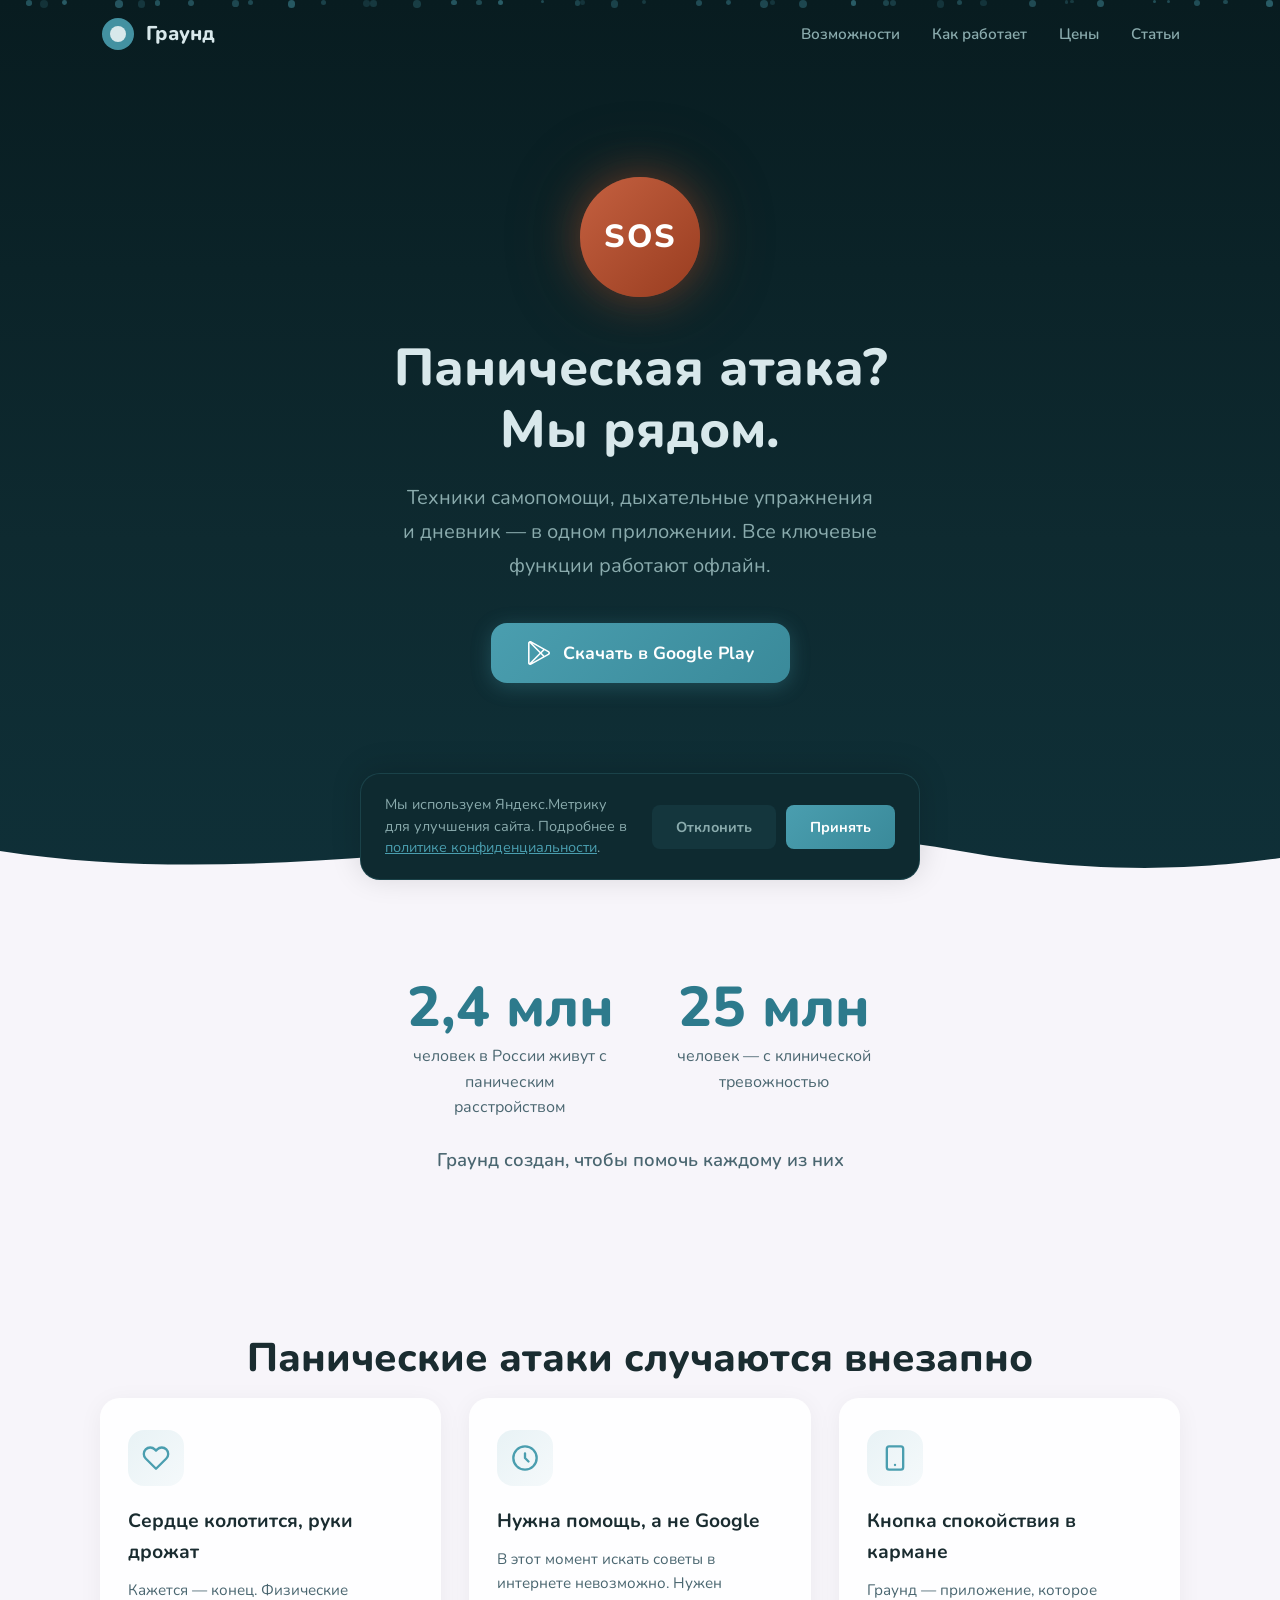
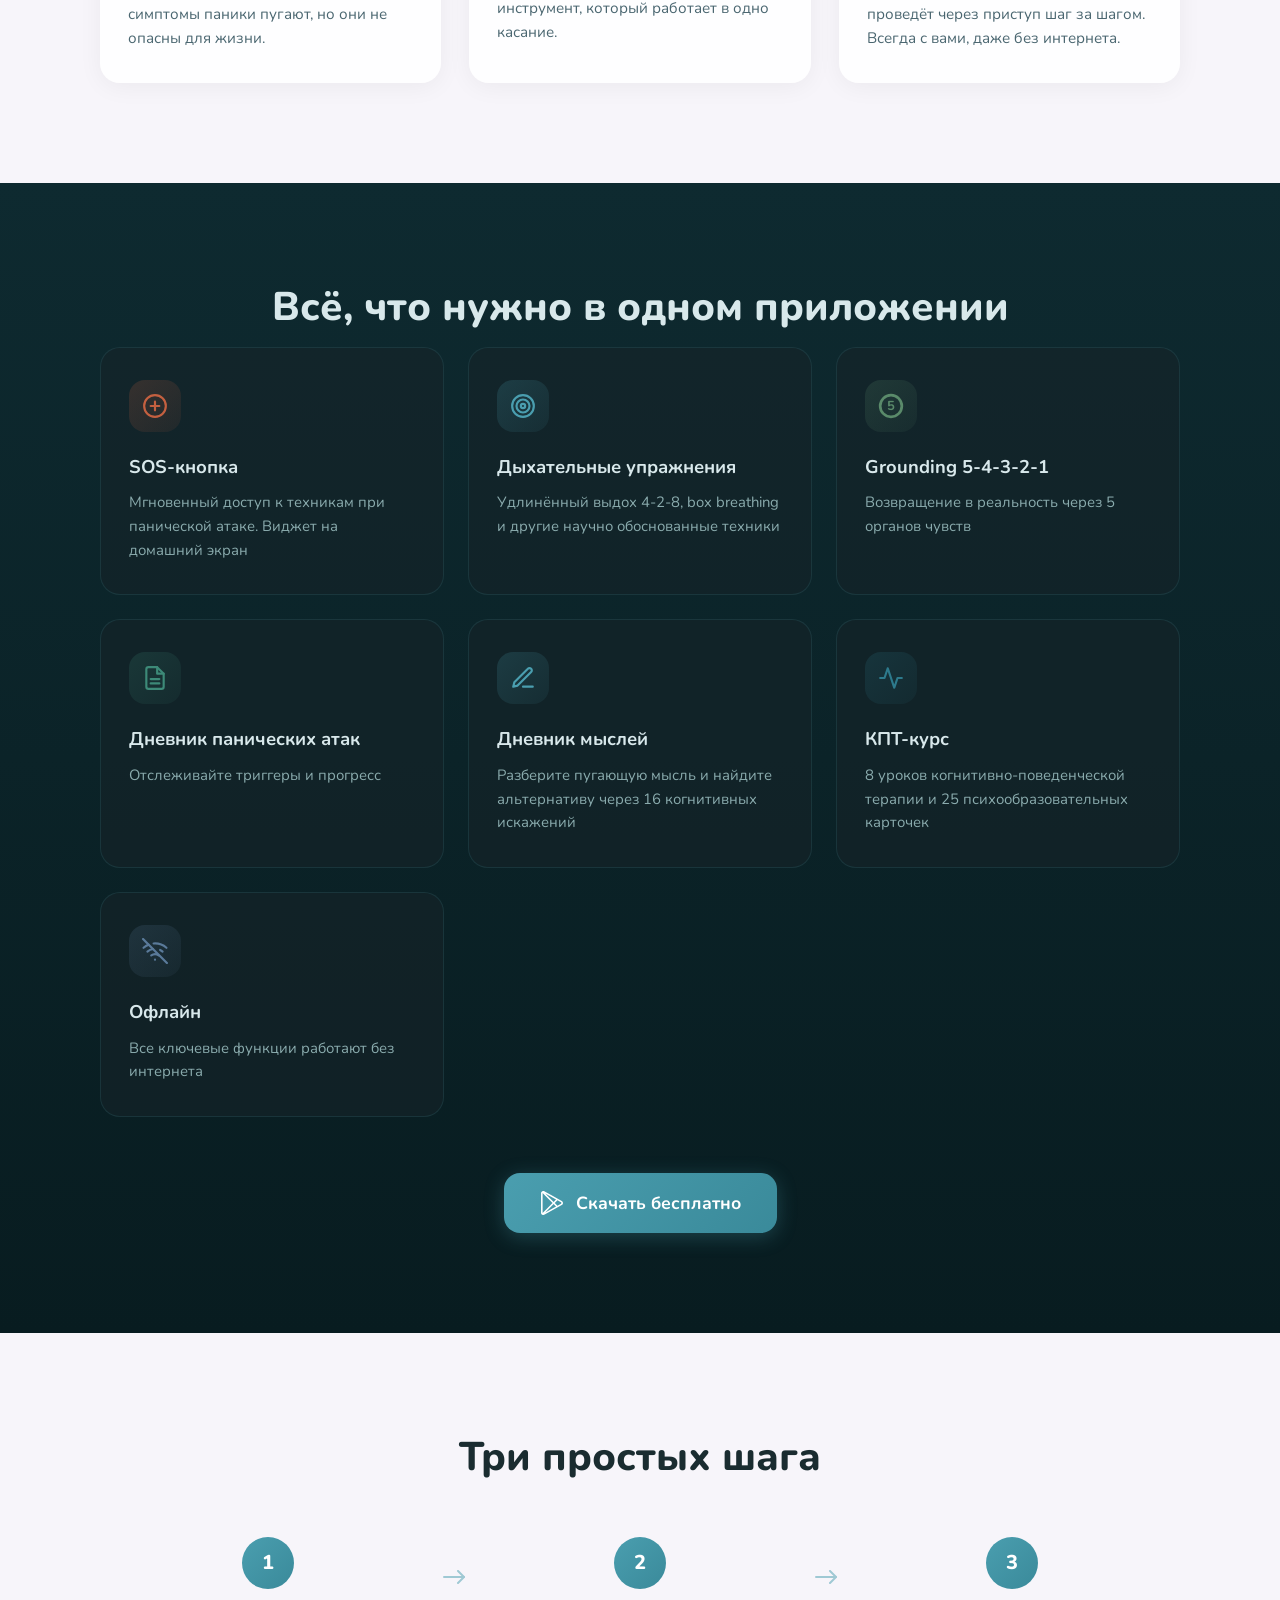
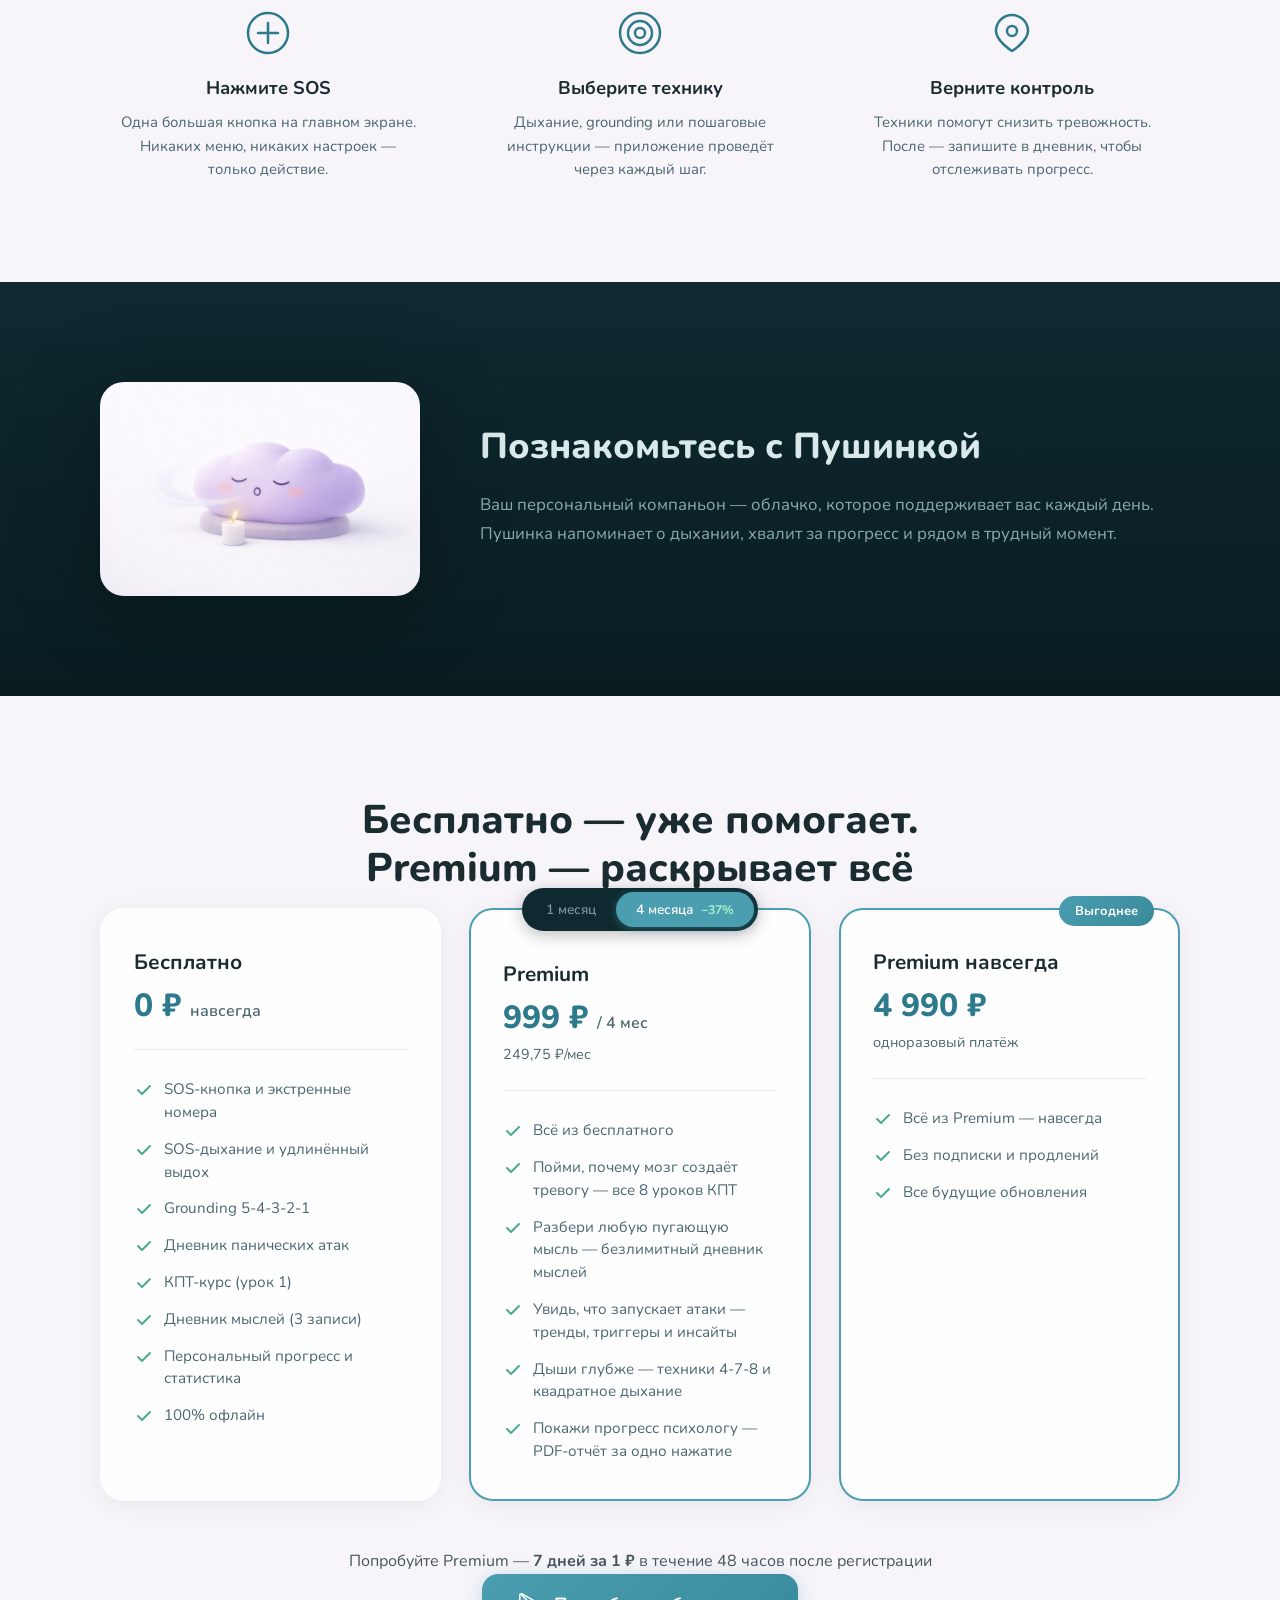
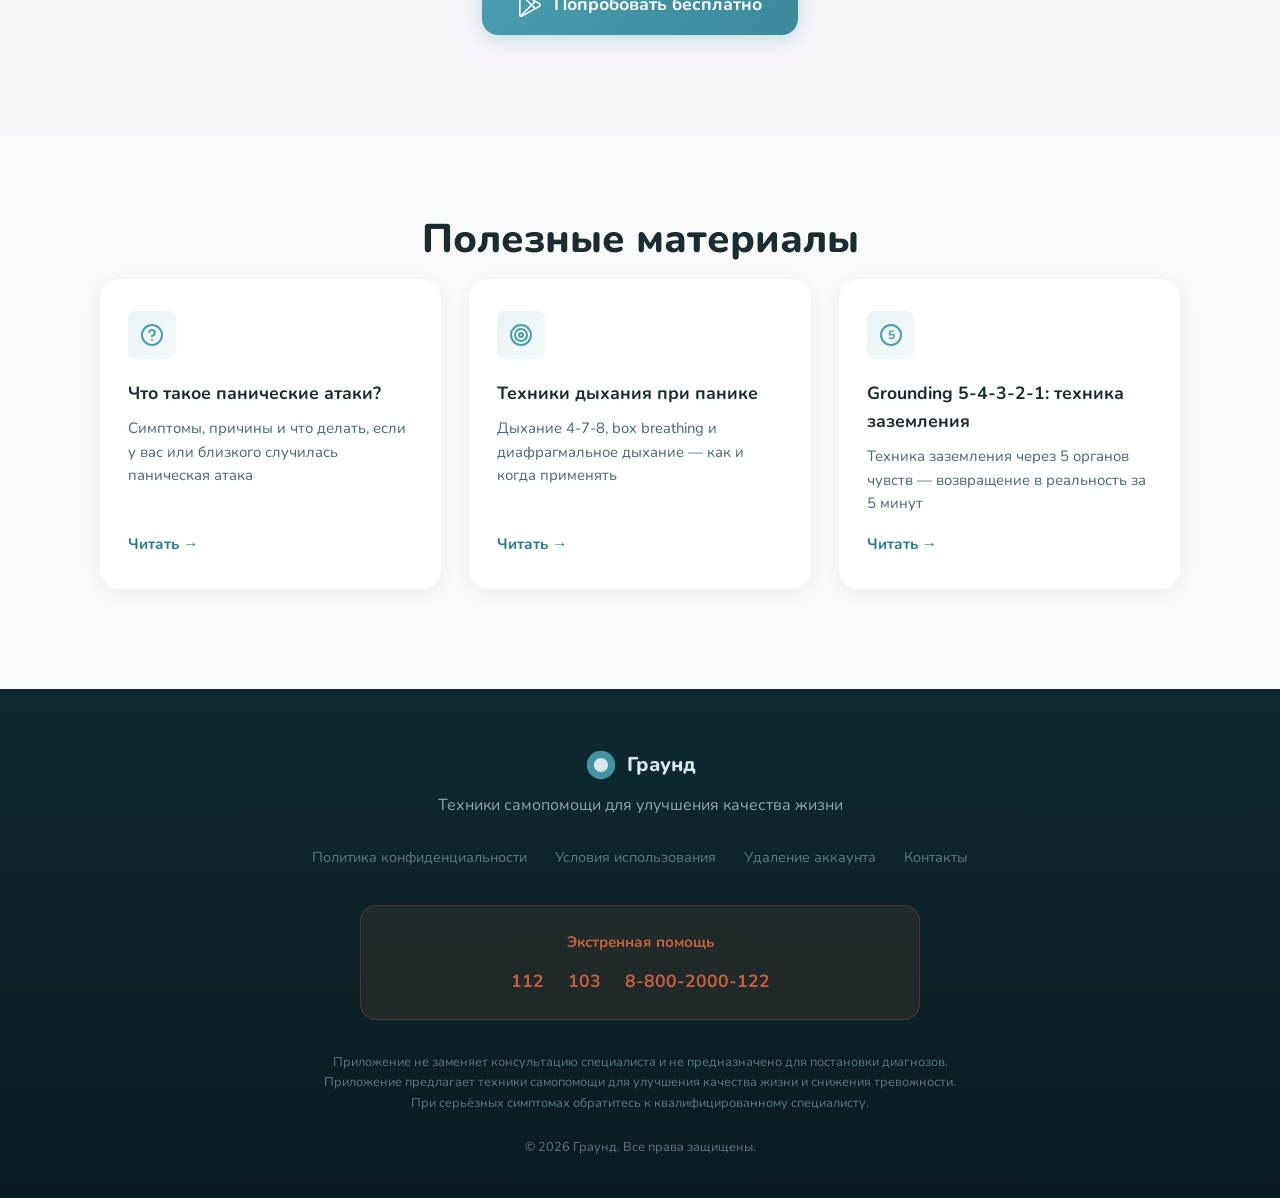
==== commit 9d2dbab0: "feat: add "Всё из бесплатного" to premium pricing card Co-Authored-By: Claude Opus 4.6 <noreply@anth" ====
--- a/index.html
+++ b/index.html
@@ -77,7 +77,6 @@
           <circle cx="18" cy="18" r="8" fill="#D8E8EB"/>
         </svg>
         Граунд
-        <span class="beta-badge">Beta</span>
       </a>
 
       <nav class="header__nav">
@@ -259,6 +258,18 @@
           <p>Отслеживайте триггеры и прогресс</p>
         </div>
 
+        <!-- Thought Records -->
+        <div class="feature-card feature-card--thoughts fade-in">
+          <div class="feature-card__icon">
+            <svg viewBox="0 0 24 24" fill="none" stroke="currentColor" stroke-width="2" stroke-linecap="round" stroke-linejoin="round">
+              <path d="M12 20h9"/>
+              <path d="M16.5 3.5a2.121 2.121 0 0 1 3 3L7 19l-4 1 1-4L16.5 3.5z"/>
+            </svg>
+          </div>
+          <h3>Дневник мыслей</h3>
+          <p>Разберите пугающую мысль и найдите альтернативу через 16 когнитивных искажений</p>
+        </div>
+
         <!-- CBT -->
         <div class="feature-card feature-card--cbt fade-in">
           <div class="feature-card__icon">
@@ -266,19 +277,8 @@
               <polyline points="22 12 18 12 15 21 9 3 6 12 2 12"/>
             </svg>
           </div>
-          <h3>КПТ-инструменты</h3>
-          <p>Дневник мыслей, когнитивные искажения и 25 психообразовательных карточек</p>
-        </div>
-
-        <!-- Gamification -->
-        <div class="feature-card feature-card--gamification fade-in">
-          <div class="feature-card__icon">
-            <svg viewBox="0 0 24 24" fill="none" stroke="currentColor" stroke-width="2" stroke-linecap="round" stroke-linejoin="round">
-              <polygon points="12 2 15.09 8.26 22 9.27 17 14.14 18.18 21.02 12 17.77 5.82 21.02 7 14.14 2 9.27 8.91 8.26"/>
-            </svg>
-          </div>
-          <h3>Ежедневные миссии</h3>
-          <p>XP, уровни, стрики и достижения — мотивация заботиться о себе каждый день</p>
+          <h3>КПТ-курс</h3>
+          <p>8 уроков когнитивно-поведенческой терапии и 25 психообразовательных карточек</p>
         </div>
 
         <!-- Offline -->
@@ -385,7 +385,7 @@
     <div class="container">
       <div class="pushinka__inner fade-in">
         <div class="pushinka__image">
-          <img src="images/pushinka/breathing.png" alt="Пушинка — маскот приложения Граунд" loading="lazy">
+          <img src="images/pushinka/breathing.png?v=2" alt="Пушинка — маскот приложения Граунд" loading="lazy">
         </div>
         <div class="pushinka__text">
           <h2>Познакомьтесь с Пушинкой</h2>
@@ -462,27 +462,27 @@
           <ul class="pricing-card__features">
             <li>
               <svg viewBox="0 0 20 20" fill="currentColor"><path fill-rule="evenodd" d="M16.707 5.293a1 1 0 010 1.414l-8 8a1 1 0 01-1.414 0l-4-4a1 1 0 011.414-1.414L8 12.586l7.293-7.293a1 1 0 011.414 0z" clip-rule="evenodd"/></svg>
-              Все дыхательные упражнения
-            </li>
-            <li>
-              <svg viewBox="0 0 20 20" fill="currentColor"><path fill-rule="evenodd" d="M16.707 5.293a1 1 0 010 1.414l-8 8a1 1 0 01-1.414 0l-4-4a1 1 0 011.414-1.414L8 12.586l7.293-7.293a1 1 0 011.414 0z" clip-rule="evenodd"/></svg>
-              Расширенный дневник паники
-            </li>
-            <li>
-              <svg viewBox="0 0 20 20" fill="currentColor"><path fill-rule="evenodd" d="M16.707 5.293a1 1 0 010 1.414l-8 8a1 1 0 01-1.414 0l-4-4a1 1 0 011.414-1.414L8 12.586l7.293-7.293a1 1 0 011.414 0z" clip-rule="evenodd"/></svg>
-              Аналитика и тренды
-            </li>
-            <li>
-              <svg viewBox="0 0 20 20" fill="currentColor"><path fill-rule="evenodd" d="M16.707 5.293a1 1 0 010 1.414l-8 8a1 1 0 01-1.414 0l-4-4a1 1 0 011.414-1.414L8 12.586l7.293-7.293a1 1 0 011.414 0z" clip-rule="evenodd"/></svg>
-              PDF-экспорт для специалиста
-            </li>
-            <li>
-              <svg viewBox="0 0 20 20" fill="currentColor"><path fill-rule="evenodd" d="M16.707 5.293a1 1 0 010 1.414l-8 8a1 1 0 01-1.414 0l-4-4a1 1 0 011.414-1.414L8 12.586l7.293-7.293a1 1 0 011.414 0z" clip-rule="evenodd"/></svg>
-              Полный дневник мыслей
-            </li>
-            <li>
-              <svg viewBox="0 0 20 20" fill="currentColor"><path fill-rule="evenodd" d="M16.707 5.293a1 1 0 010 1.414l-8 8a1 1 0 01-1.414 0l-4-4a1 1 0 011.414-1.414L8 12.586l7.293-7.293a1 1 0 011.414 0z" clip-rule="evenodd"/></svg>
-              КПТ-курс (все 8 уроков)
+              Всё из бесплатного
+            </li>
+            <li>
+              <svg viewBox="0 0 20 20" fill="currentColor"><path fill-rule="evenodd" d="M16.707 5.293a1 1 0 010 1.414l-8 8a1 1 0 01-1.414 0l-4-4a1 1 0 011.414-1.414L8 12.586l7.293-7.293a1 1 0 011.414 0z" clip-rule="evenodd"/></svg>
+              Пойми, почему мозг создаёт тревогу — все 8 уроков КПТ
+            </li>
+            <li>
+              <svg viewBox="0 0 20 20" fill="currentColor"><path fill-rule="evenodd" d="M16.707 5.293a1 1 0 010 1.414l-8 8a1 1 0 01-1.414 0l-4-4a1 1 0 011.414-1.414L8 12.586l7.293-7.293a1 1 0 011.414 0z" clip-rule="evenodd"/></svg>
+              Разбери любую пугающую мысль — безлимитный дневник мыслей
+            </li>
+            <li>
+              <svg viewBox="0 0 20 20" fill="currentColor"><path fill-rule="evenodd" d="M16.707 5.293a1 1 0 010 1.414l-8 8a1 1 0 01-1.414 0l-4-4a1 1 0 011.414-1.414L8 12.586l7.293-7.293a1 1 0 011.414 0z" clip-rule="evenodd"/></svg>
+              Увидь, что запускает атаки — тренды, триггеры и инсайты
+            </li>
+            <li>
+              <svg viewBox="0 0 20 20" fill="currentColor"><path fill-rule="evenodd" d="M16.707 5.293a1 1 0 010 1.414l-8 8a1 1 0 01-1.414 0l-4-4a1 1 0 011.414-1.414L8 12.586l7.293-7.293a1 1 0 011.414 0z" clip-rule="evenodd"/></svg>
+              Дыши глубже — техники 4-7-8 и квадратное дыхание
+            </li>
+            <li>
+              <svg viewBox="0 0 20 20" fill="currentColor"><path fill-rule="evenodd" d="M16.707 5.293a1 1 0 010 1.414l-8 8a1 1 0 01-1.414 0l-4-4a1 1 0 011.414-1.414L8 12.586l7.293-7.293a1 1 0 011.414 0z" clip-rule="evenodd"/></svg>
+              Покажи прогресс психологу — PDF-отчёт за одно нажатие
             </li>
           </ul>
         </div>
--- a/css/animations.css
+++ b/css/animations.css
@@ -56,6 +56,7 @@
 
 .particle {
   animation: float-up var(--duration, 12s) linear var(--delay, 0s) infinite;
+  animation-fill-mode: backwards;
 }
 
 /* --- Stat count-up pulse --- */
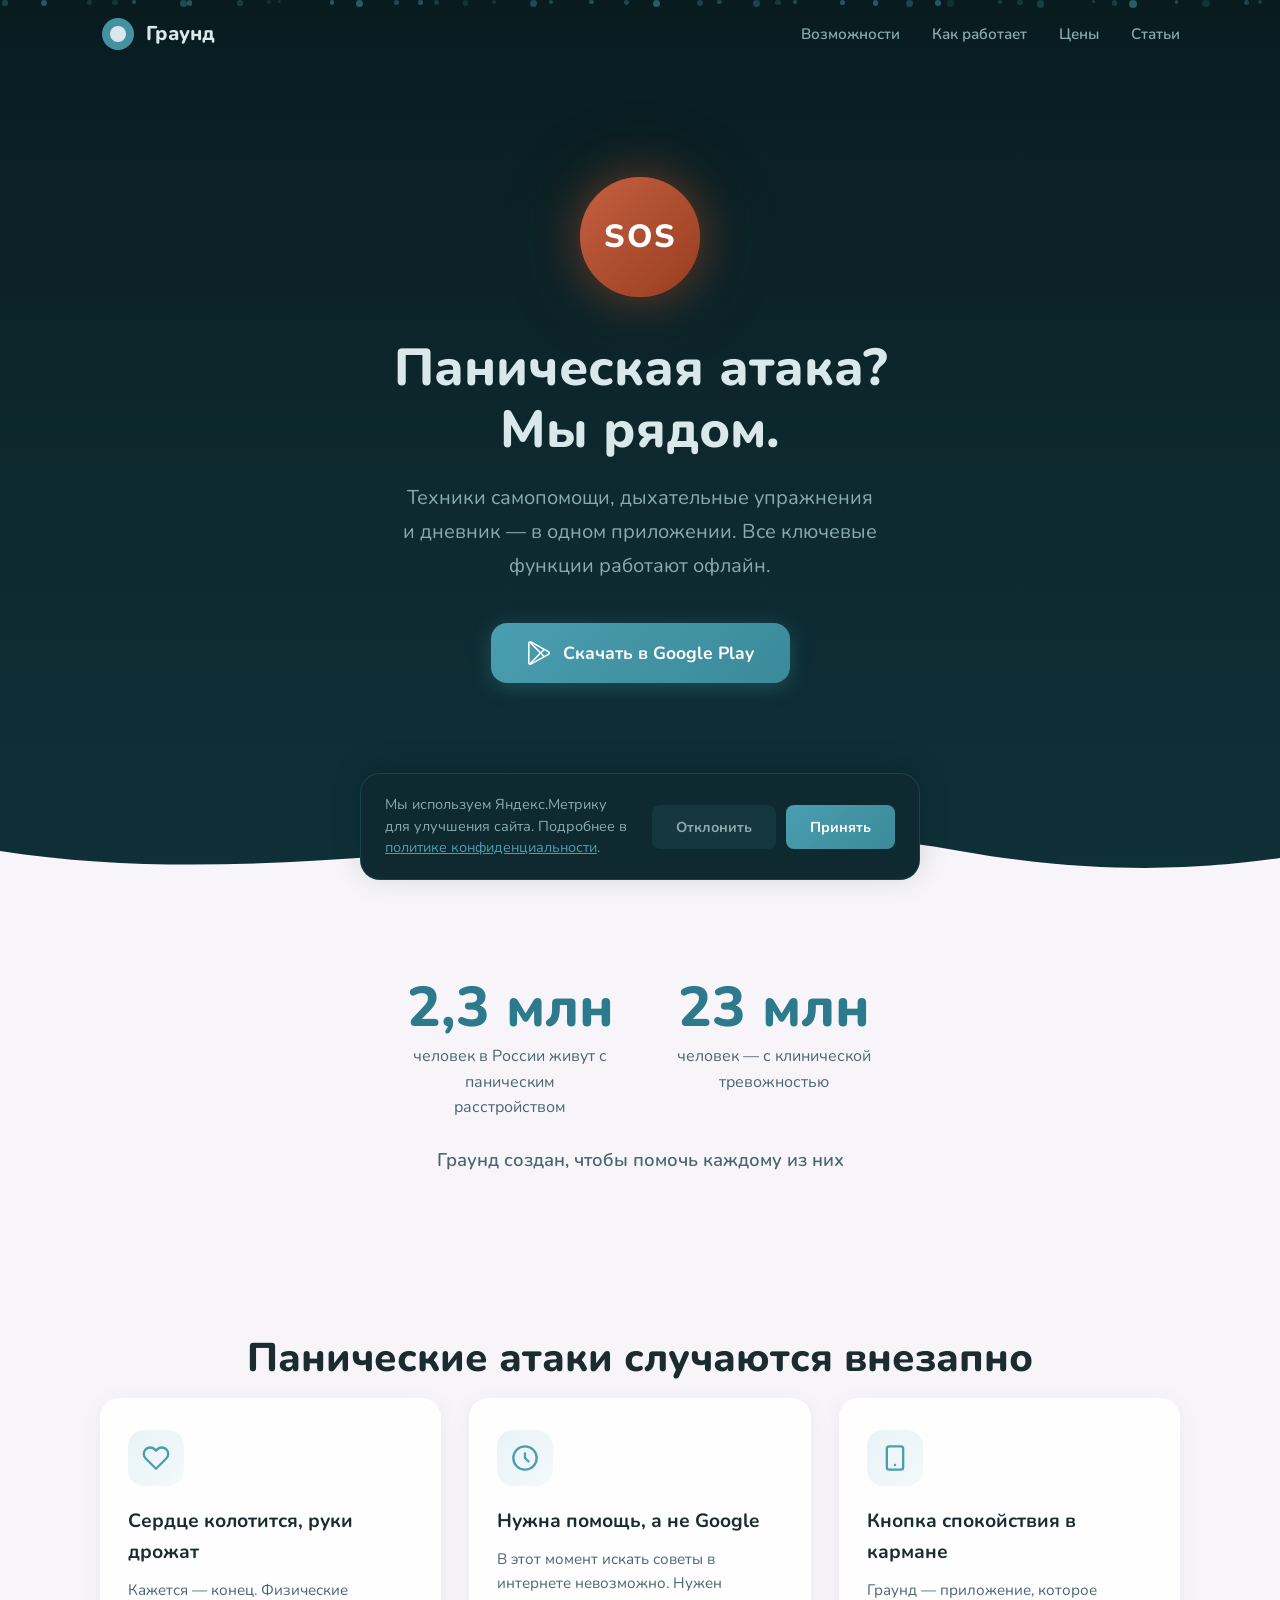
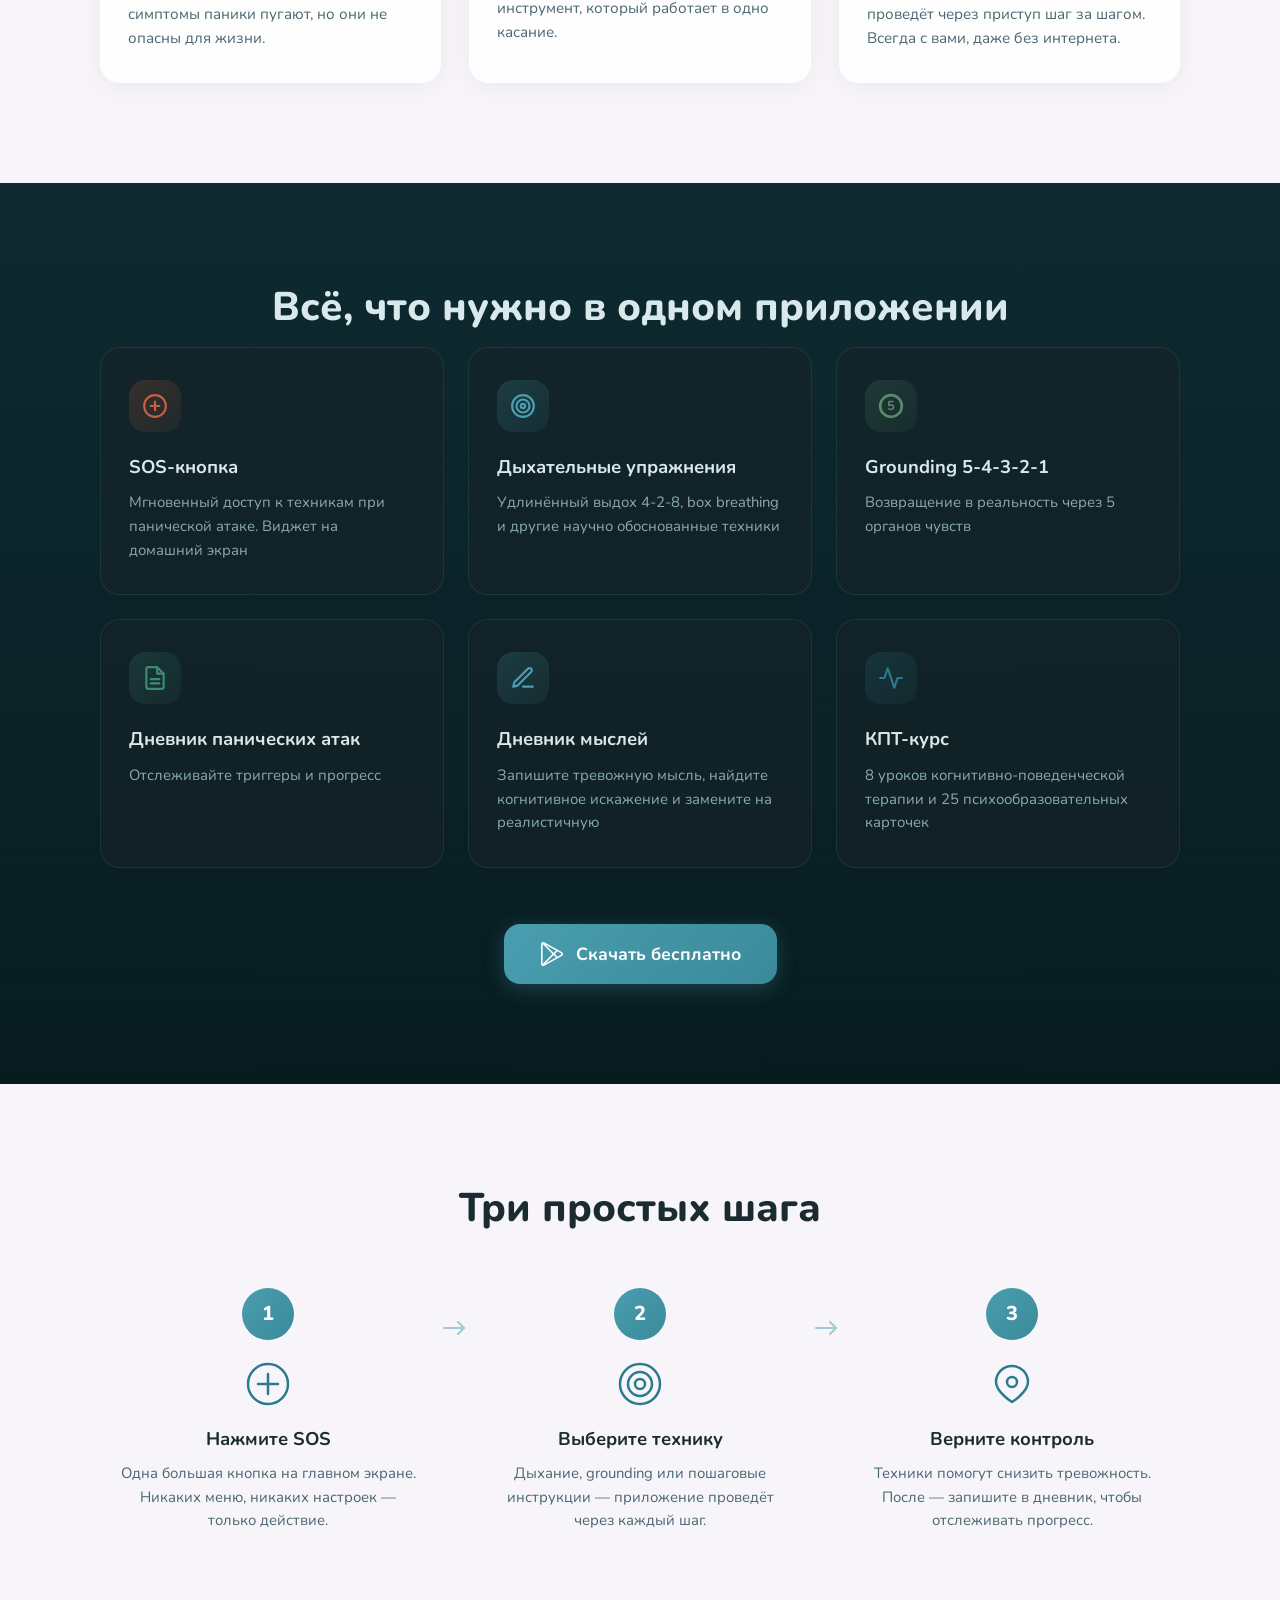
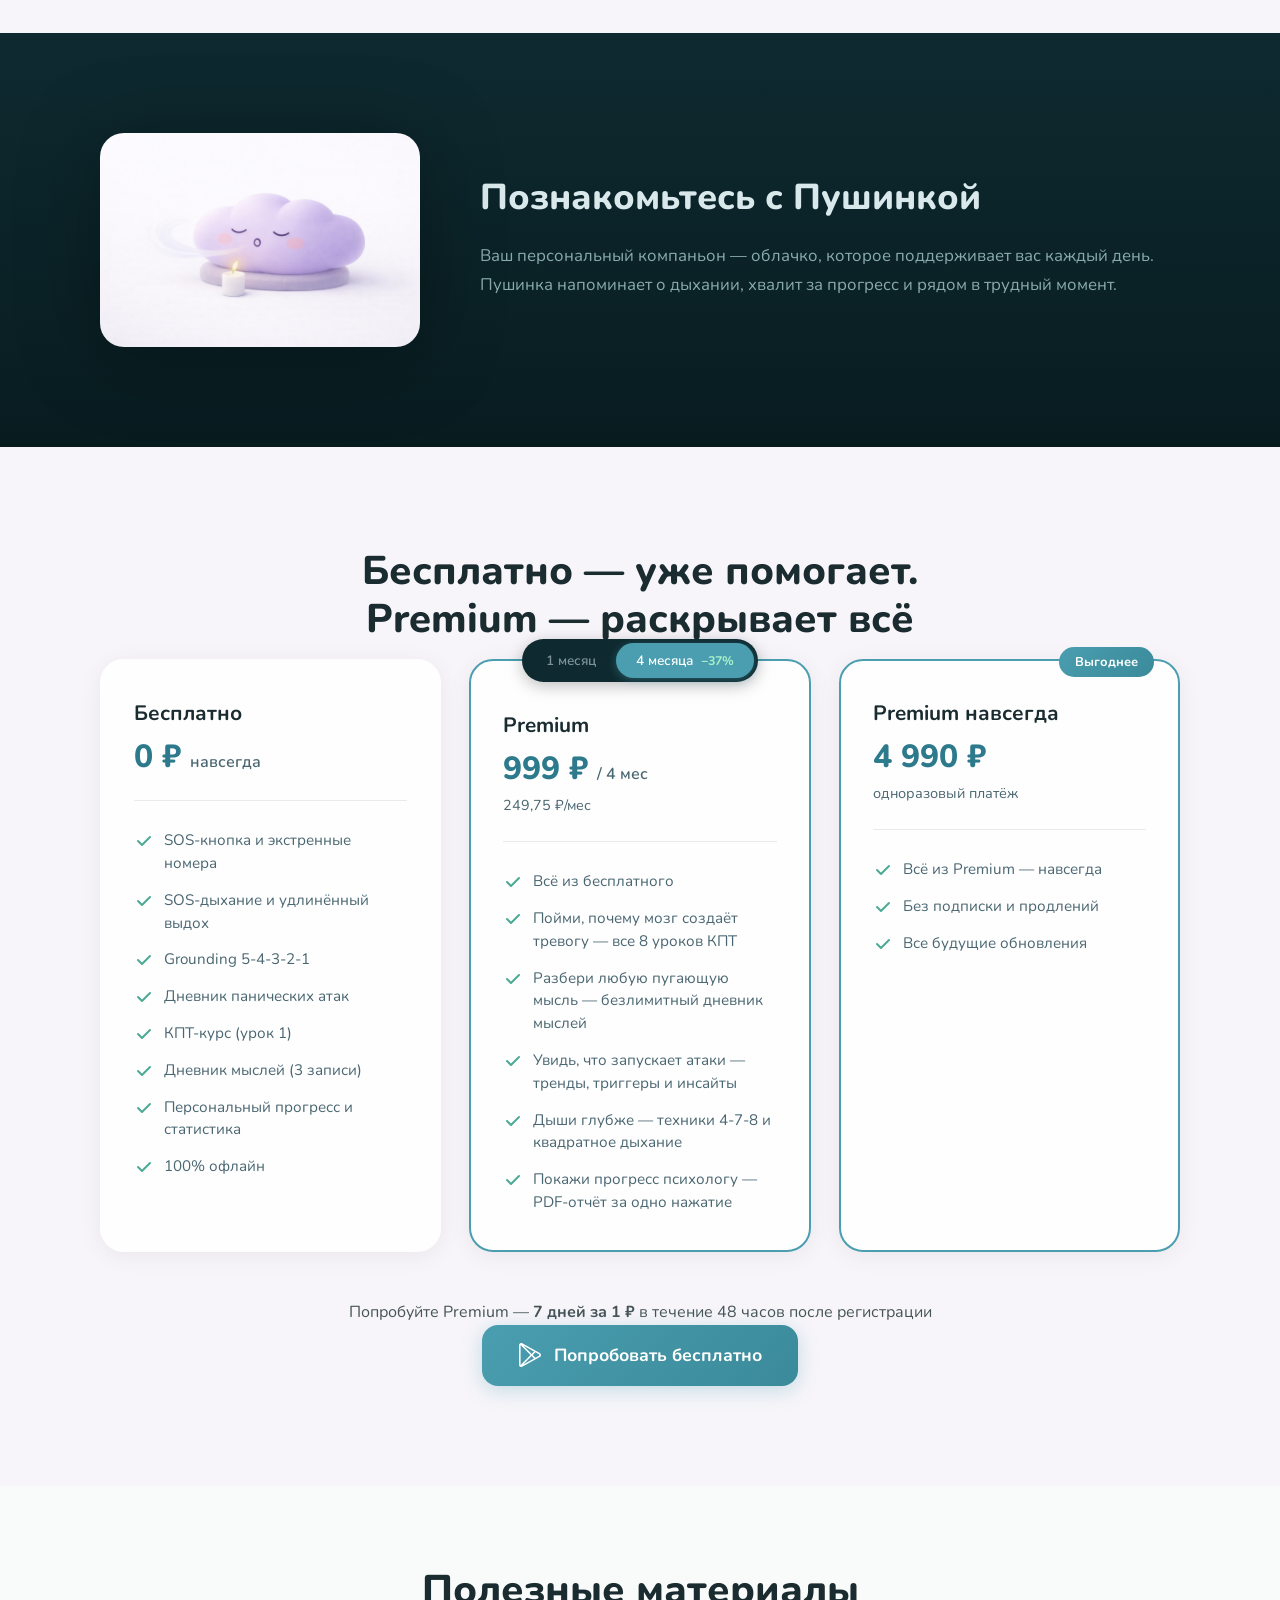
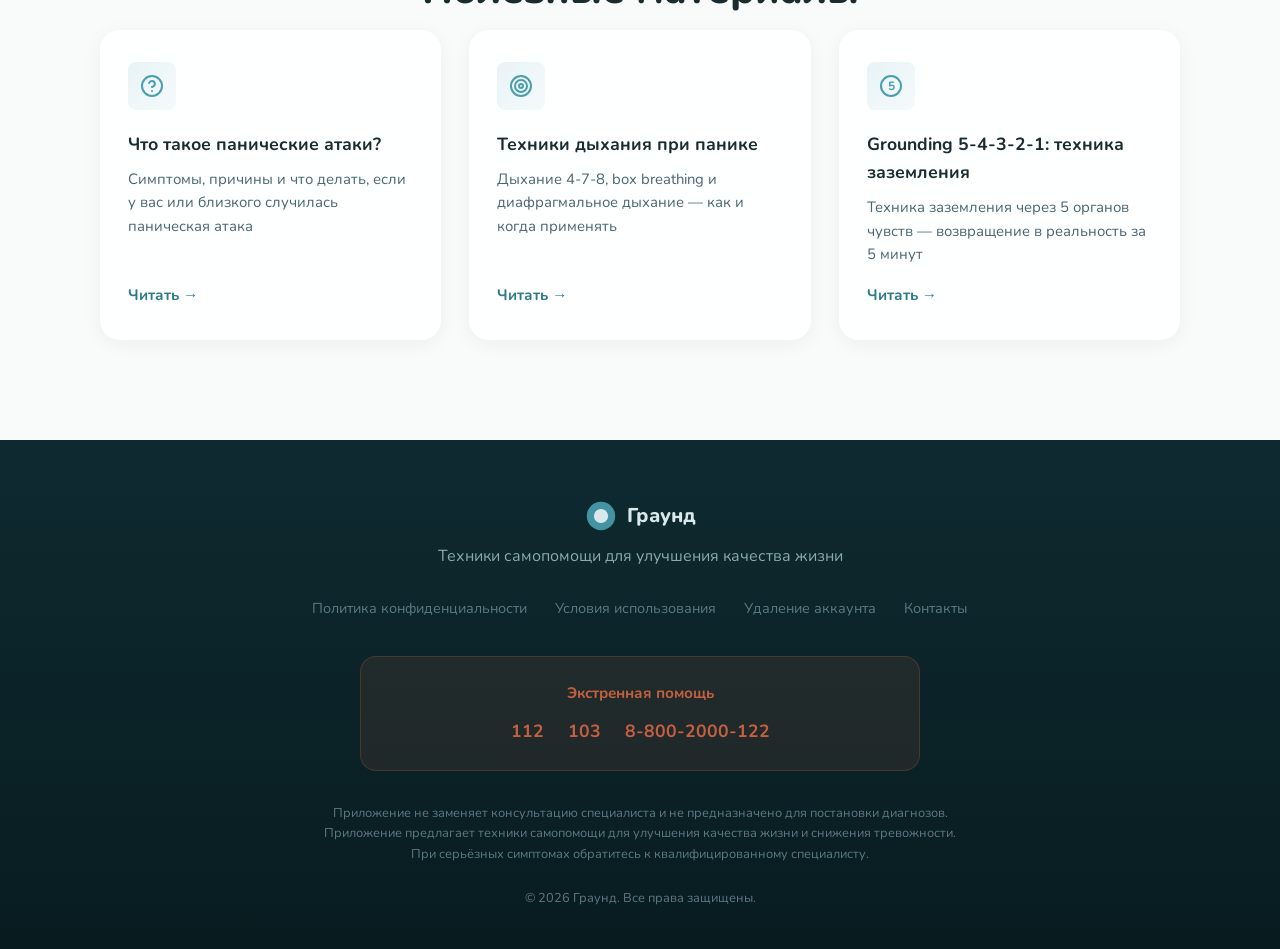
==== commit b8cea35b: "fix: simplify thought records description, remove Offline card Co-Authored-By: Claude Opus 4.6 <nore" ====
--- a/index.html
+++ b/index.html
@@ -267,7 +267,7 @@
             </svg>
           </div>
           <h3>Дневник мыслей</h3>
-          <p>Разберите пугающую мысль и найдите альтернативу через 16 когнитивных искажений</p>
+          <p>Запишите тревожную мысль, найдите когнитивное искажение и замените на реалистичную</p>
         </div>
 
         <!-- CBT -->
@@ -281,22 +281,6 @@
           <p>8 уроков когнитивно-поведенческой терапии и 25 психообразовательных карточек</p>
         </div>
 
-        <!-- Offline -->
-        <div class="feature-card feature-card--offline fade-in">
-          <div class="feature-card__icon">
-            <svg viewBox="0 0 24 24" fill="none" stroke="currentColor" stroke-width="2" stroke-linecap="round" stroke-linejoin="round">
-              <line x1="1" y1="1" x2="23" y2="23"/>
-              <path d="M16.72 11.06A10.94 10.94 0 0 1 19 12.55"/>
-              <path d="M5 12.55a10.94 10.94 0 0 1 5.17-2.39"/>
-              <path d="M10.71 5.05A16 16 0 0 1 22.56 9"/>
-              <path d="M1.42 9a15.91 15.91 0 0 1 4.7-2.88"/>
-              <path d="M8.53 16.11a6 6 0 0 1 6.95 0"/>
-              <line x1="12" y1="20" x2="12.01" y2="20"/>
-            </svg>
-          </div>
-          <h3>Офлайн</h3>
-          <p>Все ключевые функции работают без интернета</p>
-        </div>
       </div>
 
       <div class="fade-in" style="text-align: center;">
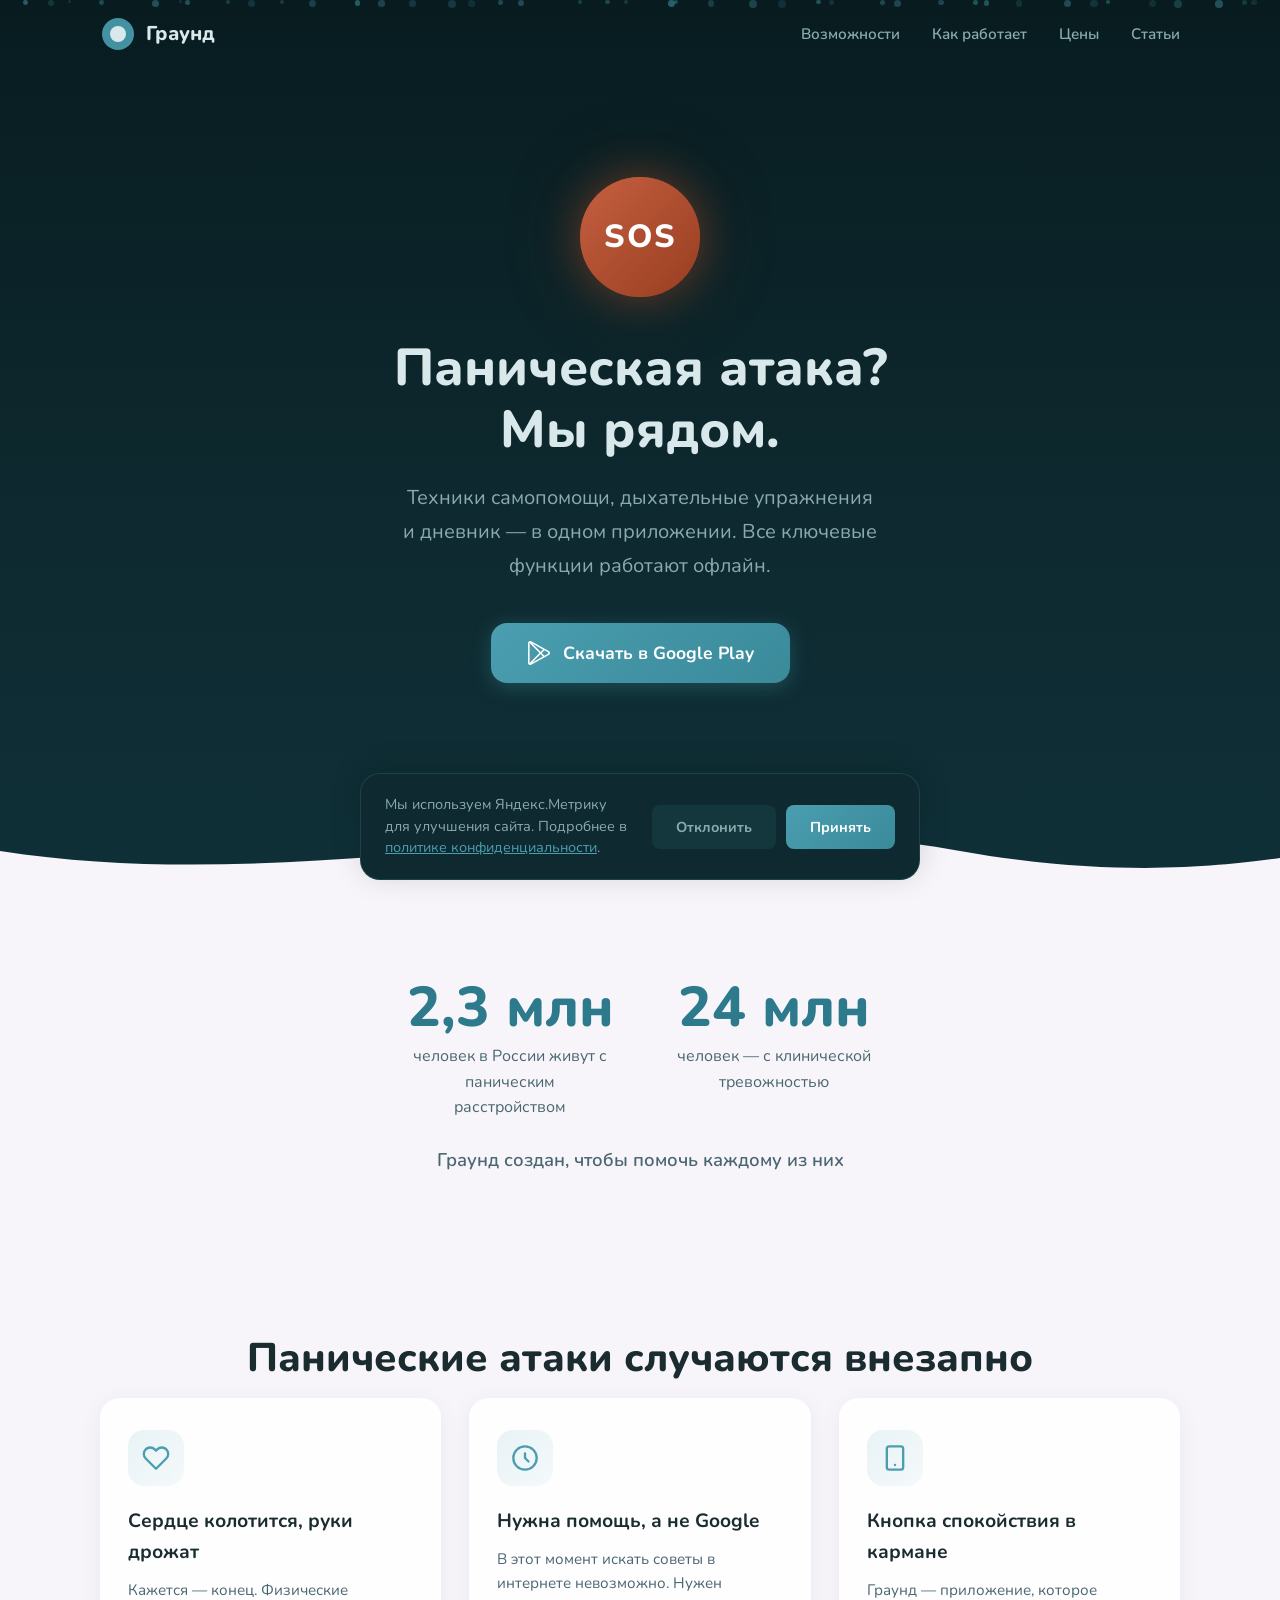
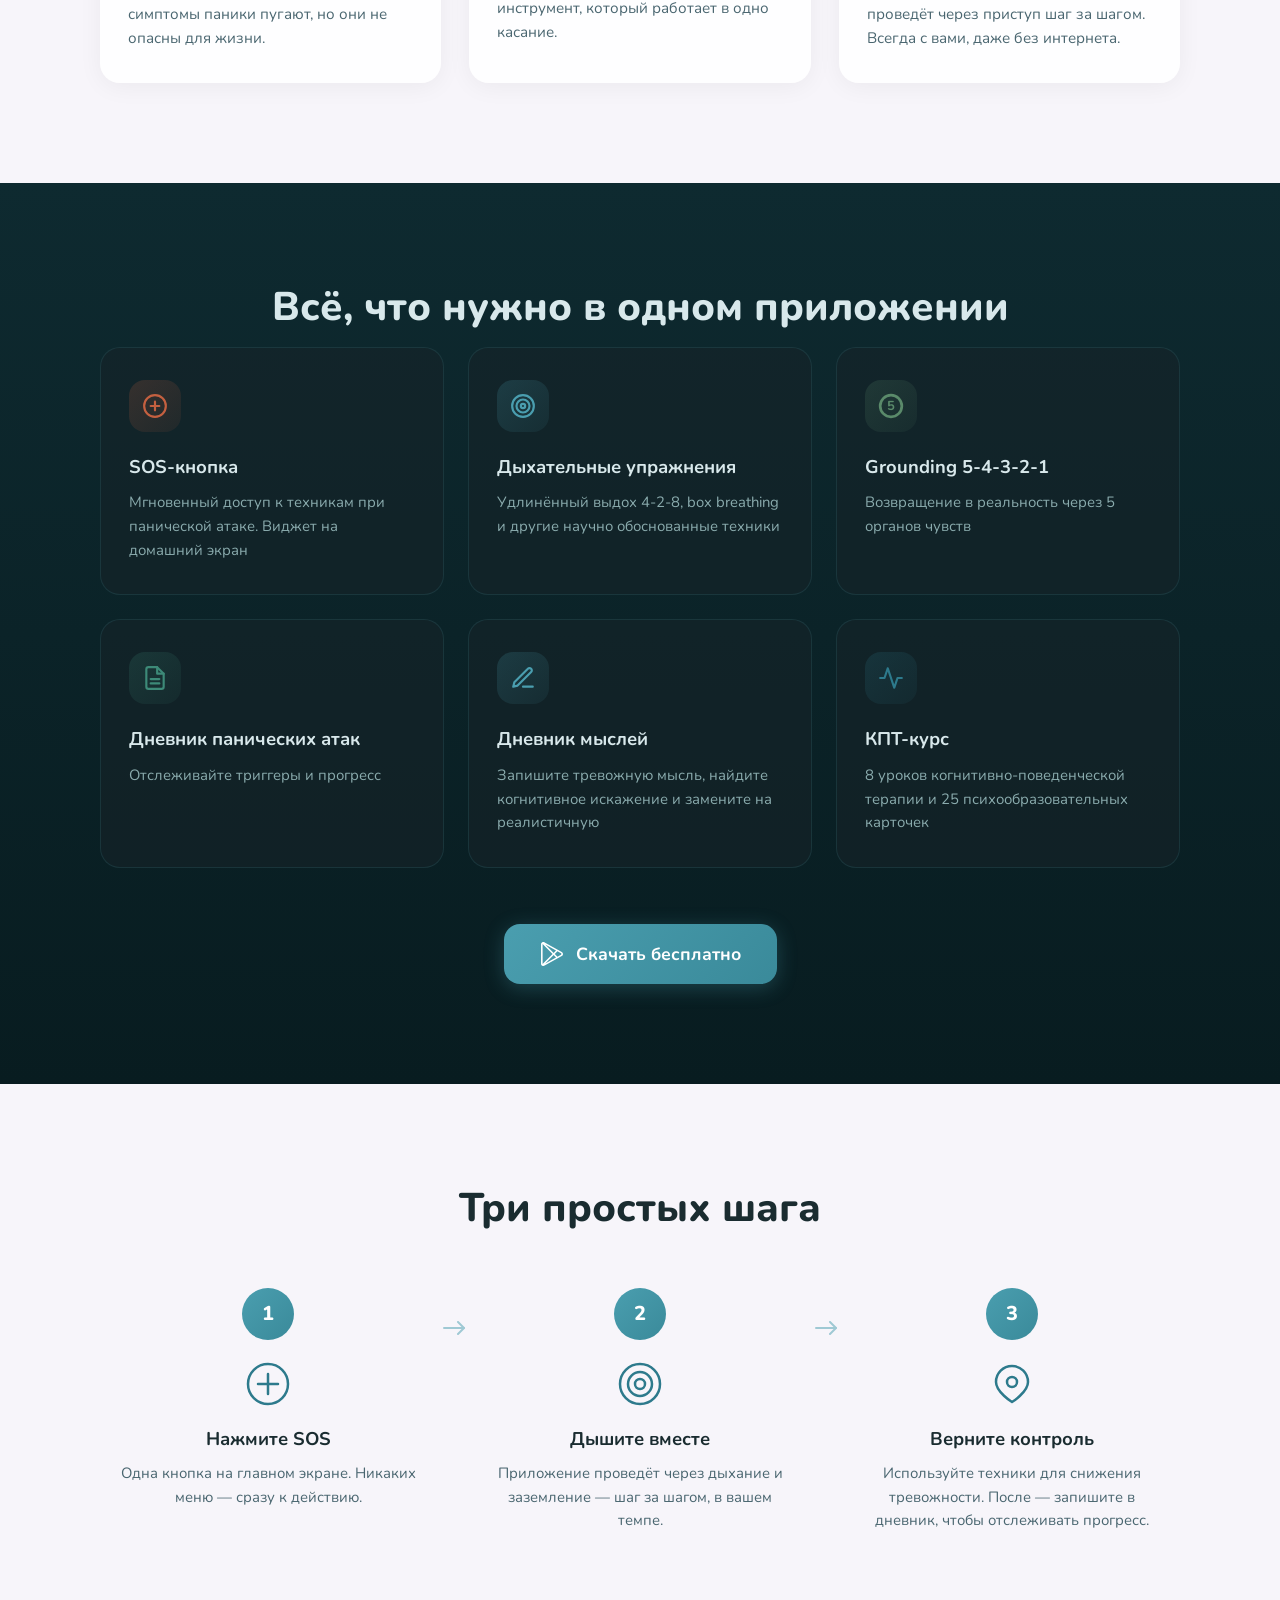
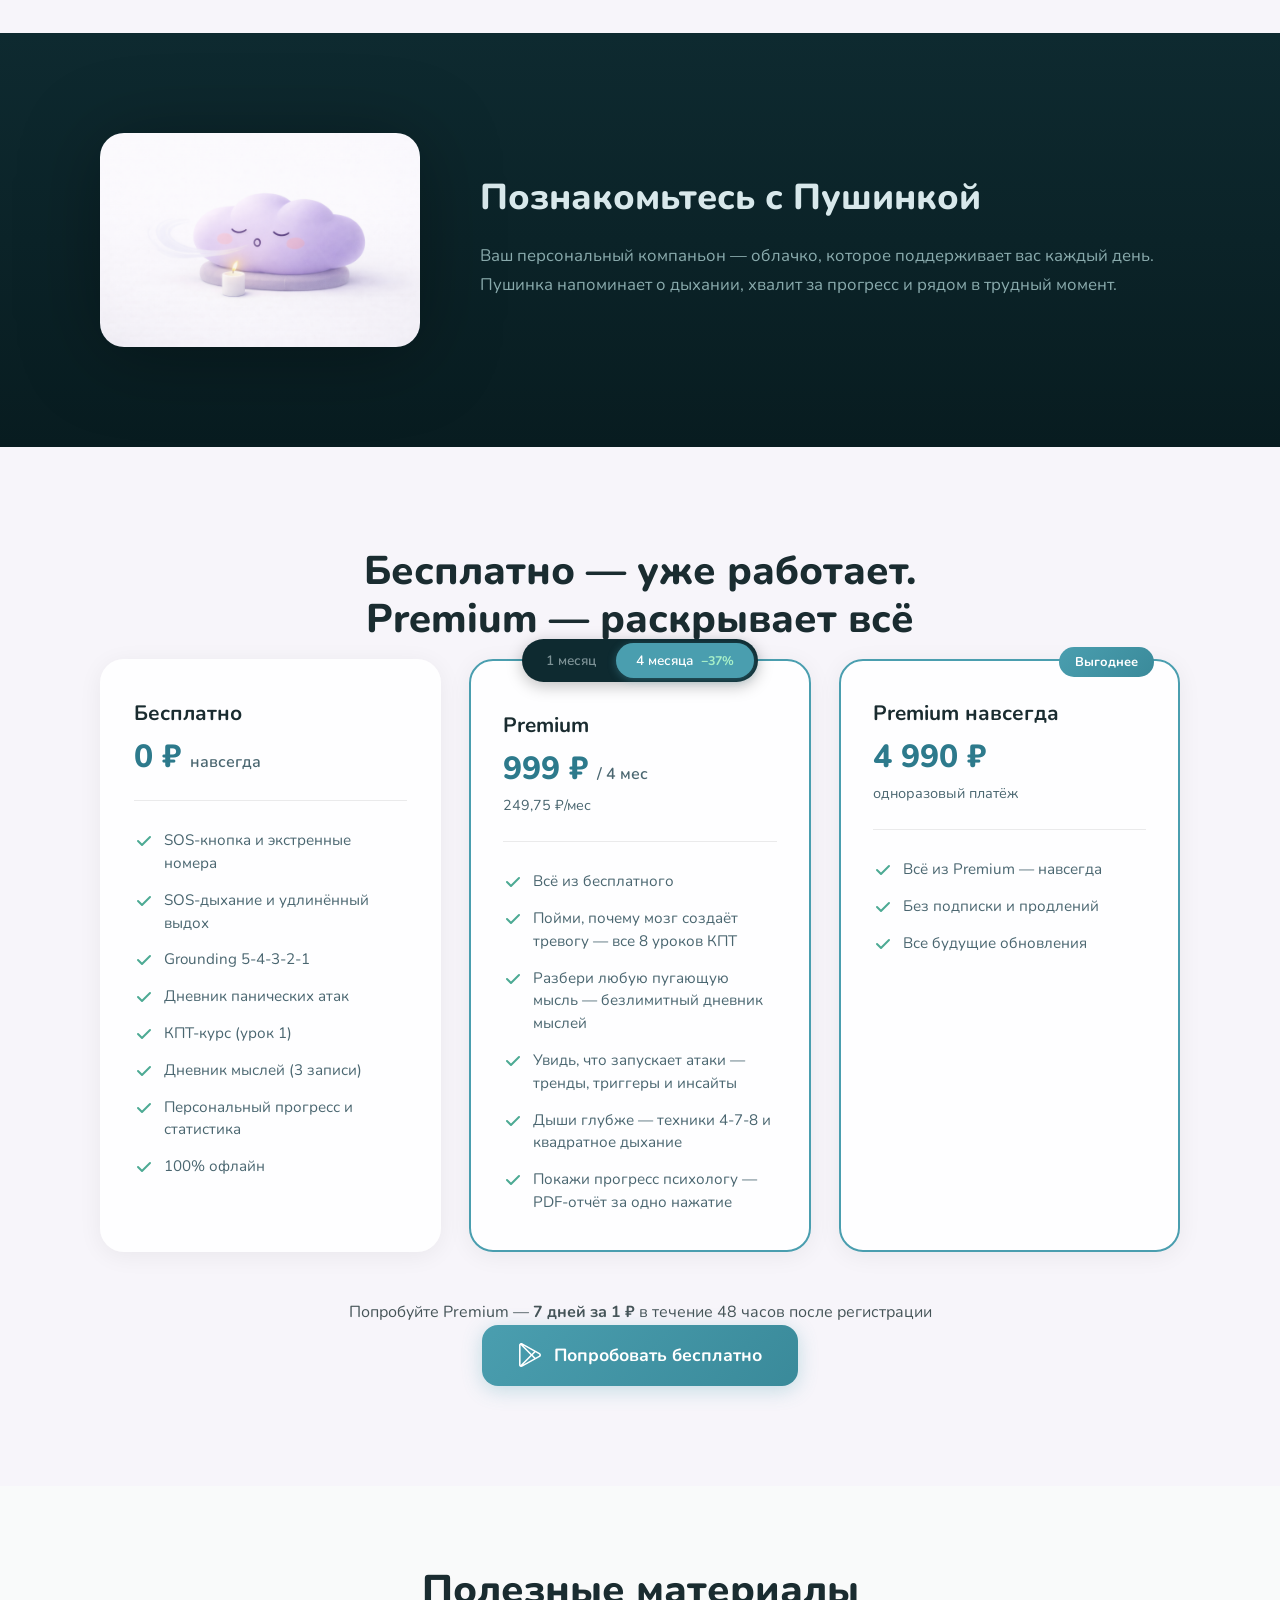
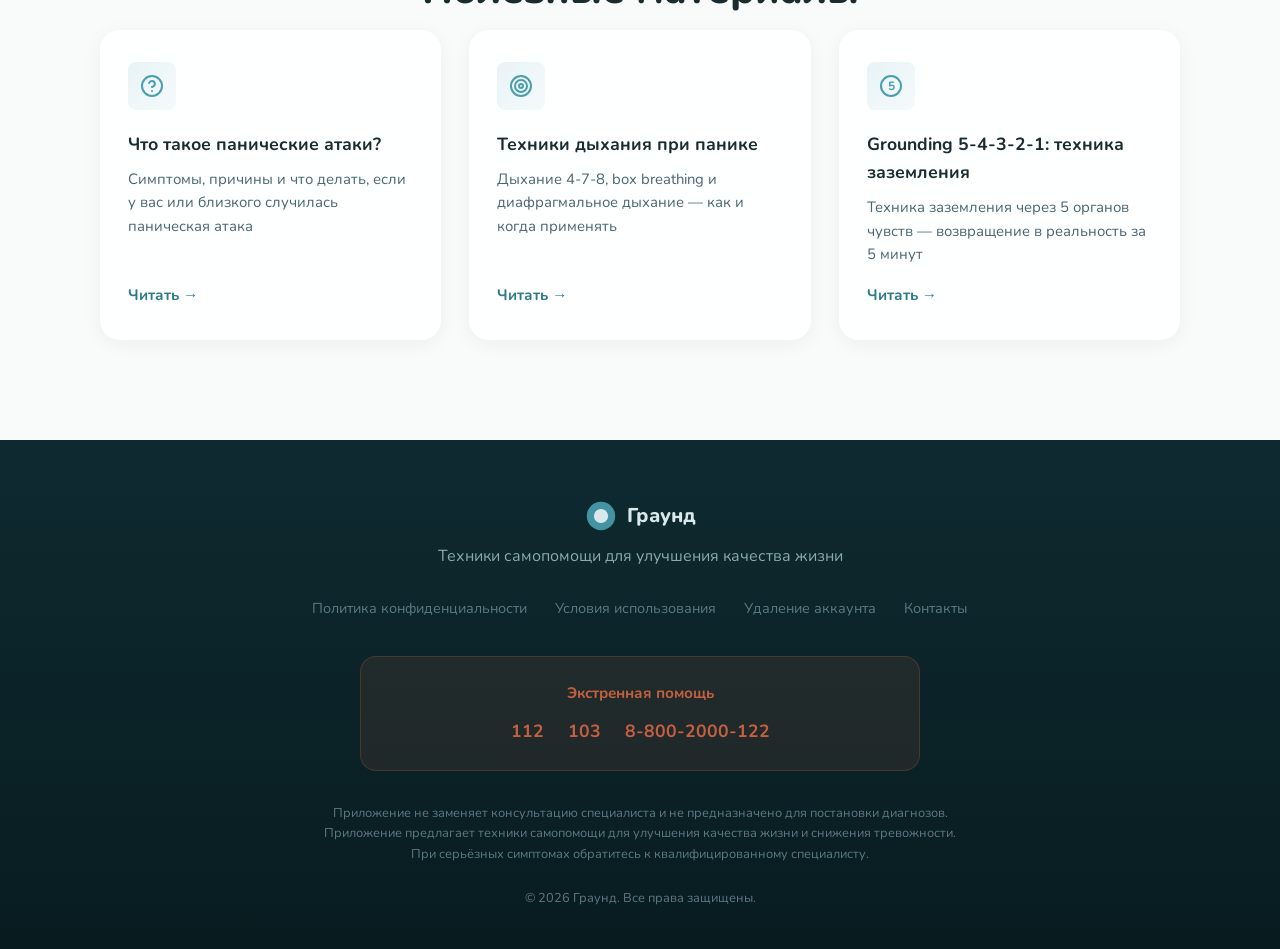
==== commit af6b8d45: "fix: remove medical-sounding language ("помогает/помогут") Replaced with neutral phrasing per 152-ФЗ" ====
--- a/index.html
+++ b/index.html
@@ -313,7 +313,7 @@
             </svg>
           </div>
           <h3>Нажмите SOS</h3>
-          <p>Одна большая кнопка на главном экране. Никаких меню, никаких настроек — только действие.</p>
+          <p>Одна кнопка на главном экране. Никаких меню — сразу к действию.</p>
         </div>
 
         <!-- Connector -->
@@ -334,8 +334,8 @@
               <circle cx="24" cy="24" r="5"/>
             </svg>
           </div>
-          <h3>Выберите технику</h3>
-          <p>Дыхание, grounding или пошаговые инструкции — приложение проведёт через каждый шаг.</p>
+          <h3>Дышите вместе</h3>
+          <p>Приложение проведёт через дыхание и заземление — шаг за шагом, в вашем темпе.</p>
         </div>
 
         <!-- Connector -->
@@ -356,7 +356,7 @@
             </svg>
           </div>
           <h3>Верните контроль</h3>
-          <p>Техники помогут снизить тревожность. После — запишите в дневник, чтобы отслеживать прогресс.</p>
+          <p>Используйте техники для снижения тревожности. После — запишите в дневник, чтобы отслеживать прогресс.</p>
         </div>
       </div>
     </div>
@@ -387,7 +387,7 @@
        ======================================== -->
   <section class="pricing section-light" id="pricing">
     <div class="container">
-      <h2 class="section-title fade-in">Бесплатно — уже помогает.<br>Premium — раскрывает всё</h2>
+      <h2 class="section-title fade-in">Бесплатно — уже работает.<br>Premium — раскрывает всё</h2>
 
       <div class="pricing__grid stagger-container">
         <!-- Free -->
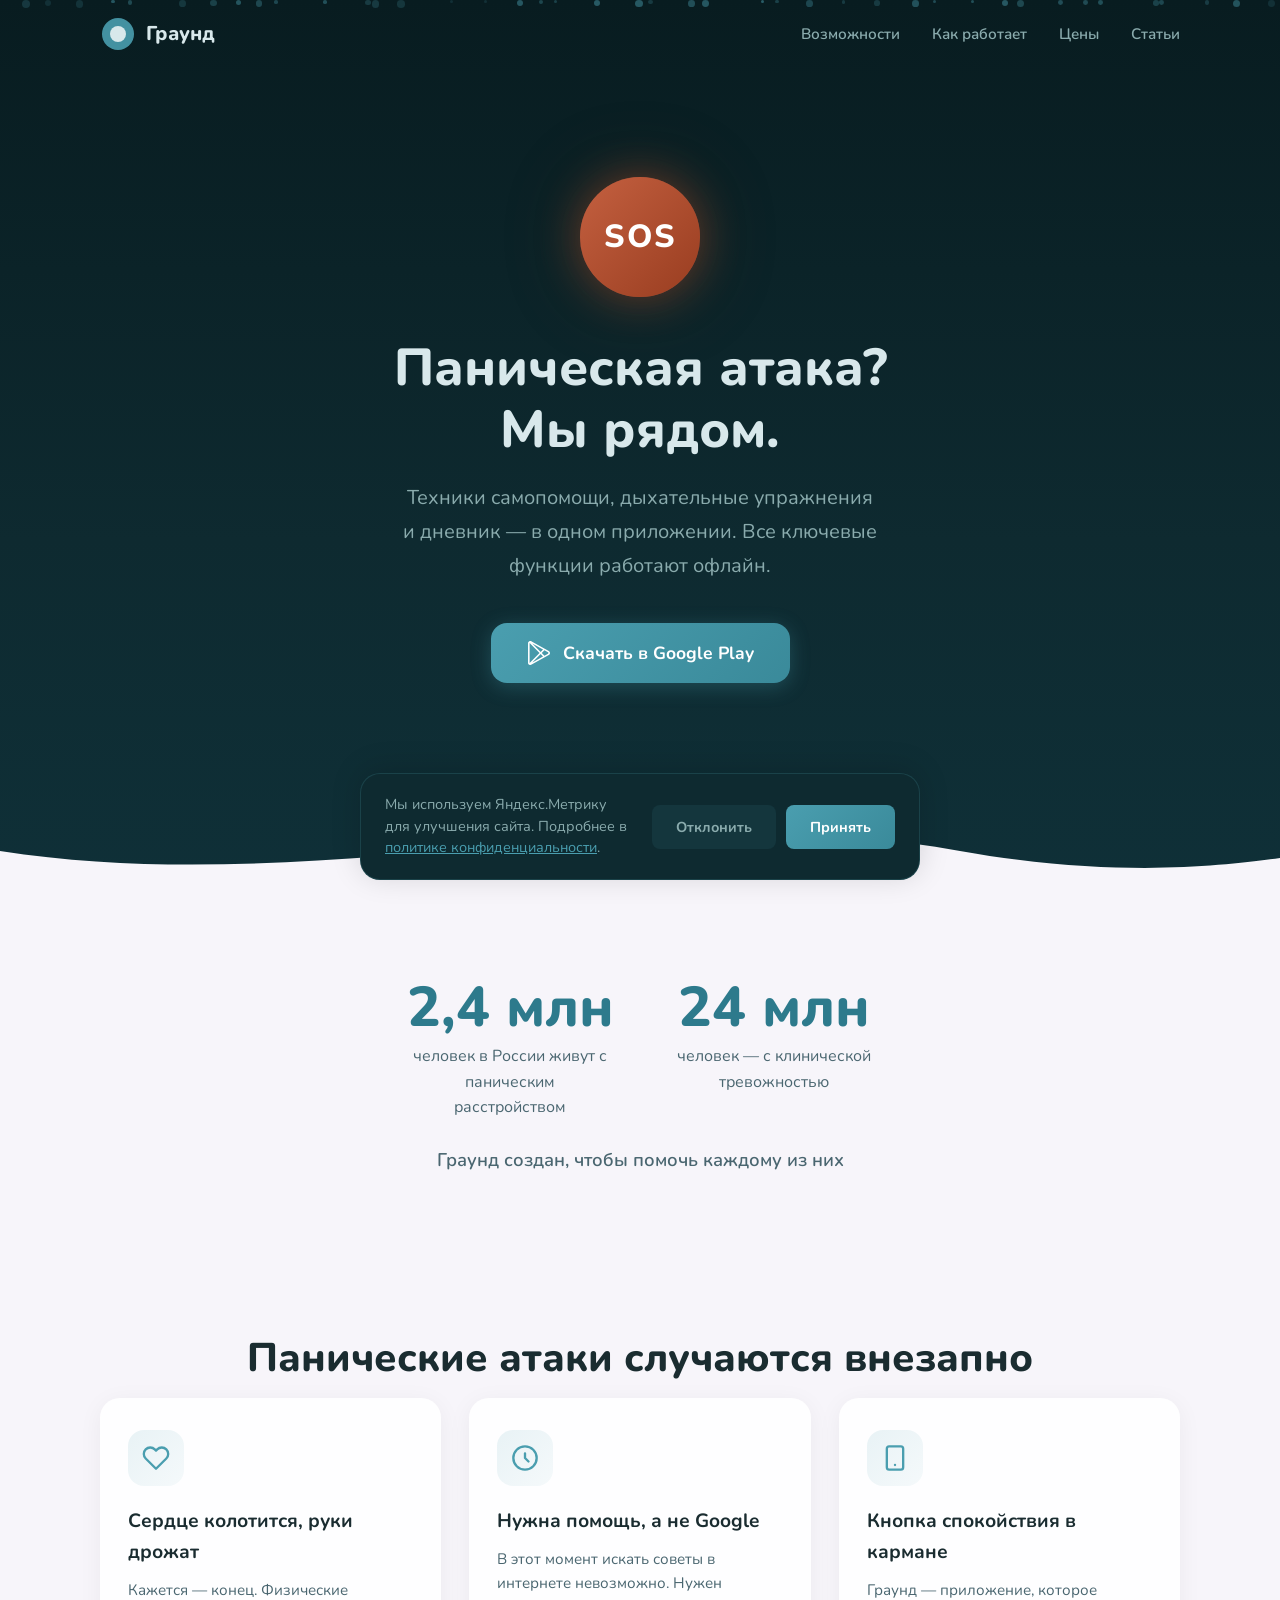
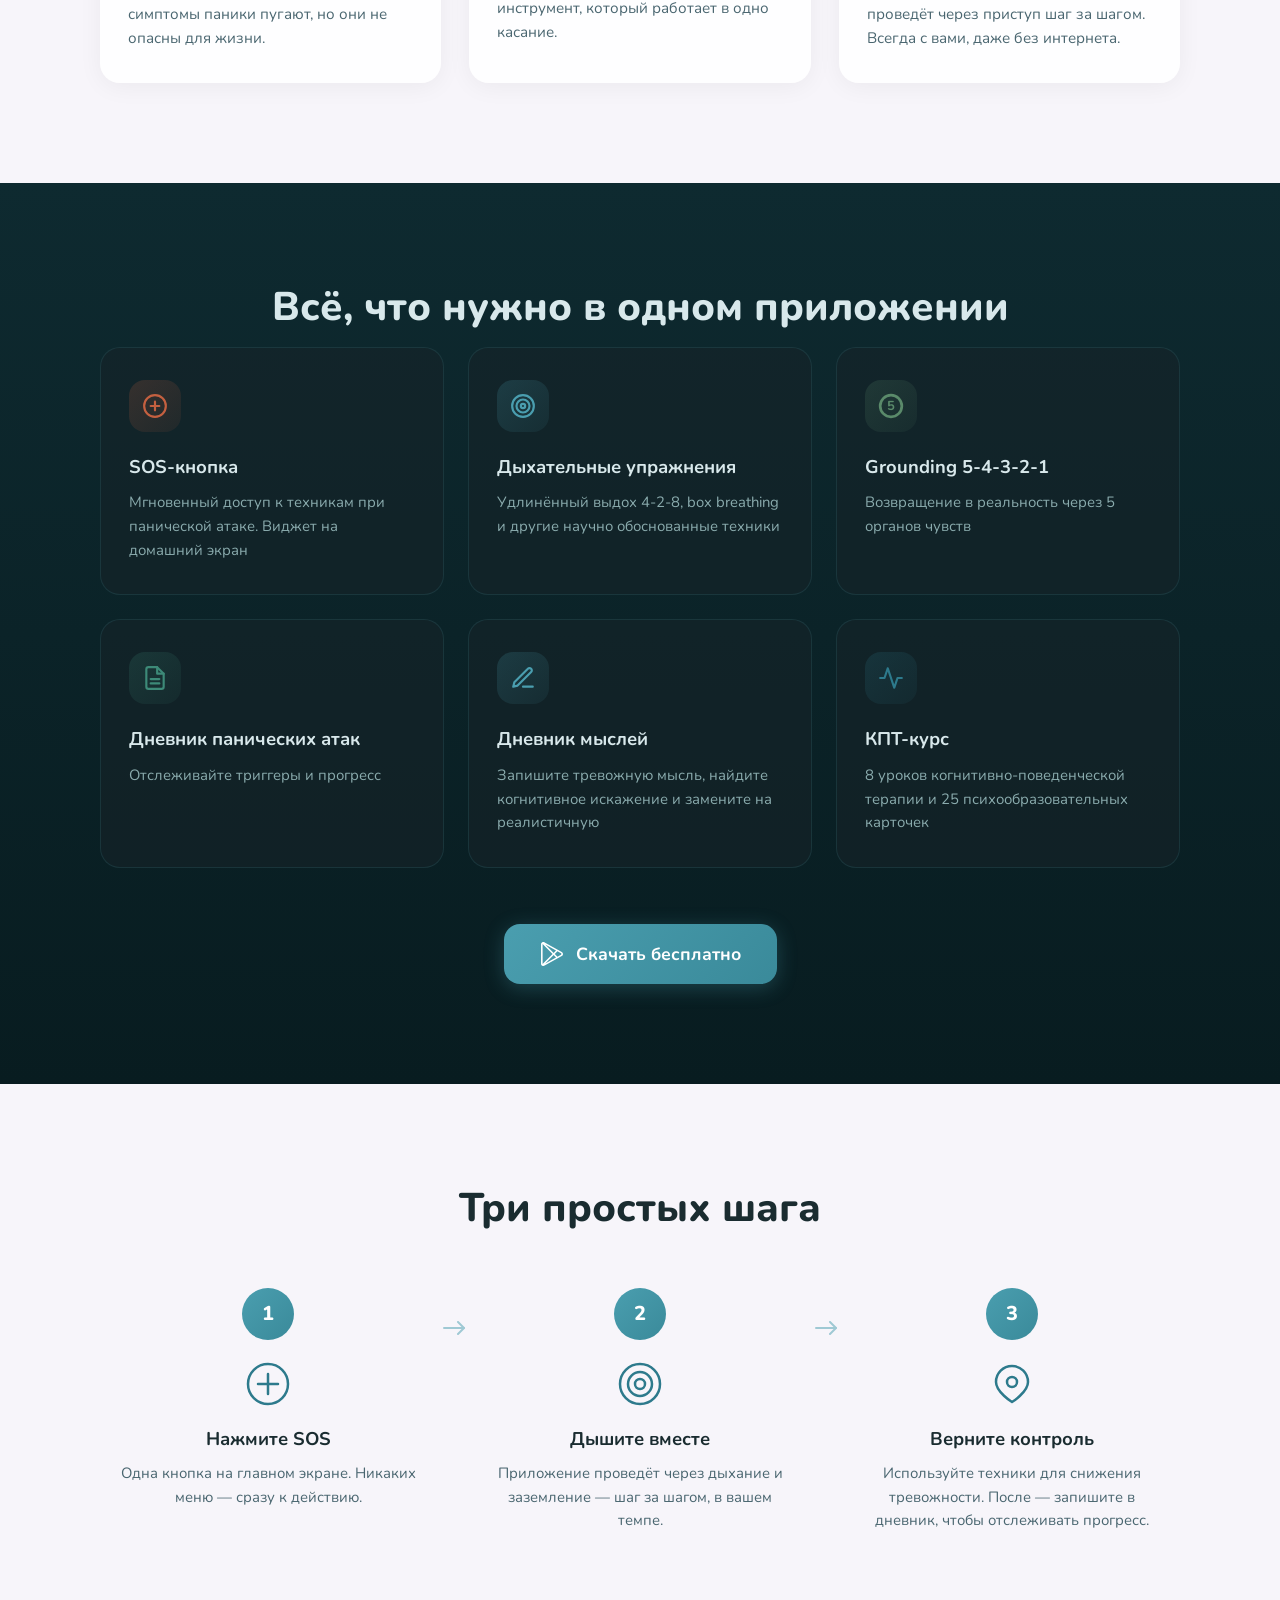
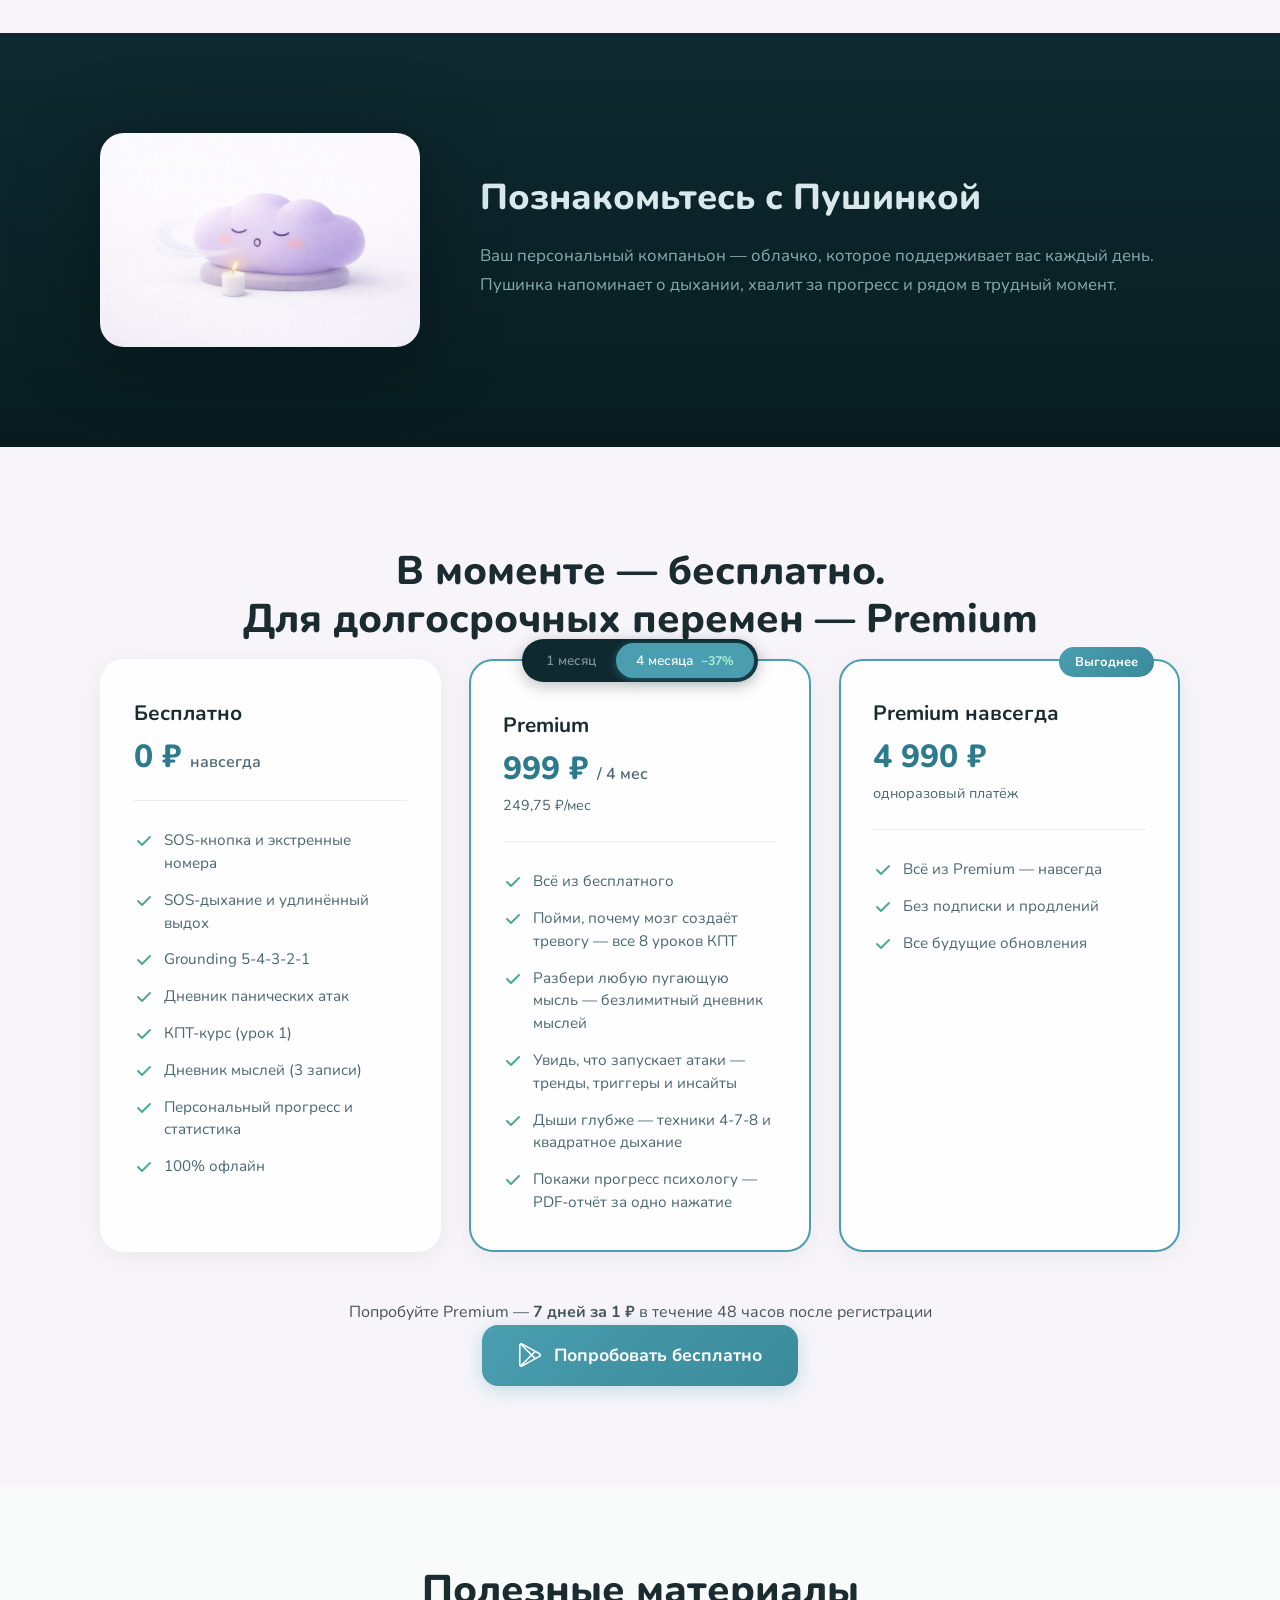
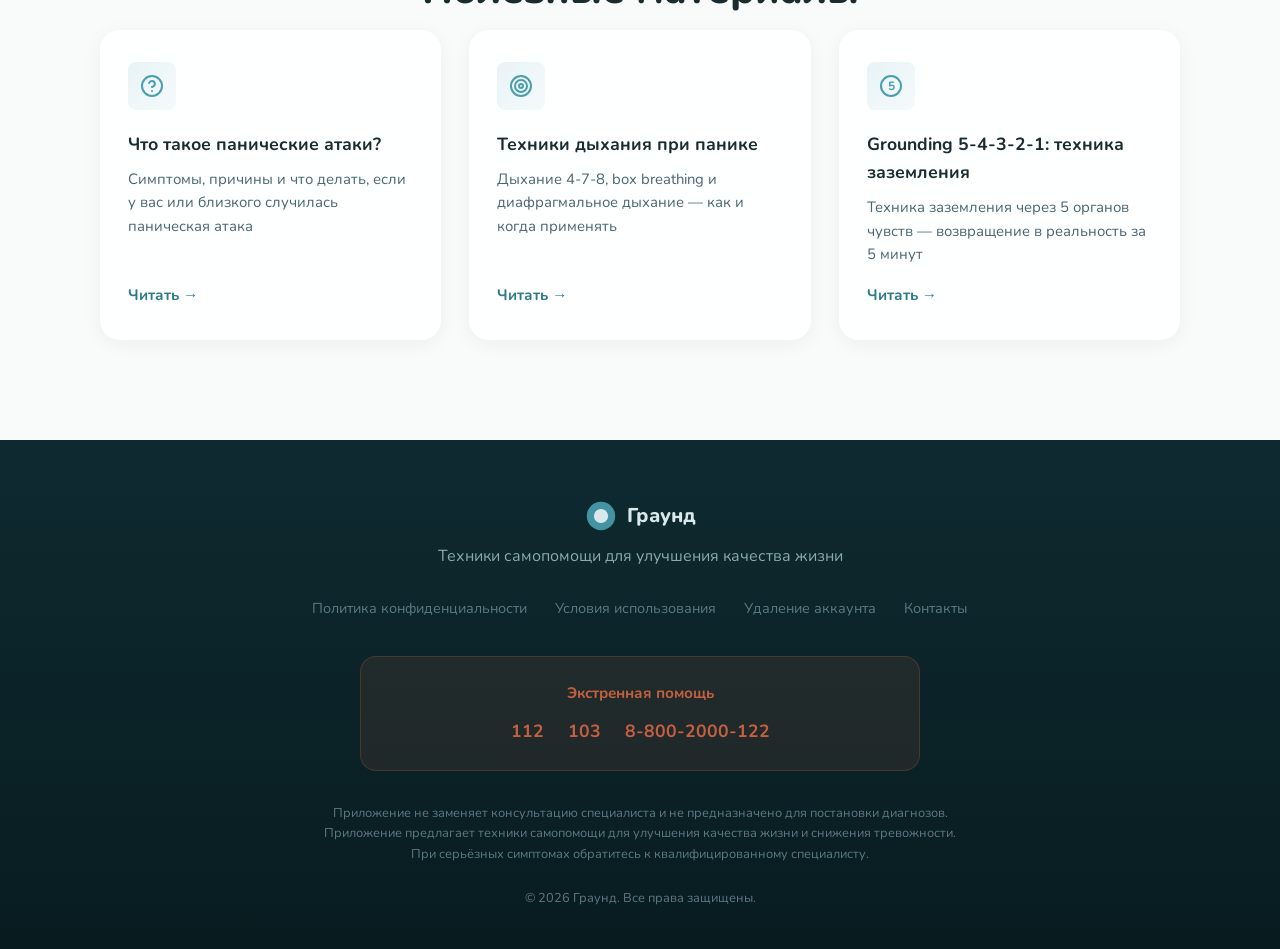
==== commit c53884ee: "fix: pricing heading — free for the moment, premium for long-term Matches app's messaging: free = "в" ====
--- a/index.html
+++ b/index.html
@@ -387,7 +387,7 @@
        ======================================== -->
   <section class="pricing section-light" id="pricing">
     <div class="container">
-      <h2 class="section-title fade-in">Бесплатно — уже работает.<br>Premium — раскрывает всё</h2>
+      <h2 class="section-title fade-in">В моменте — бесплатно.<br>Для долгосрочных перемен — Premium</h2>
 
       <div class="pricing__grid stagger-container">
         <!-- Free -->
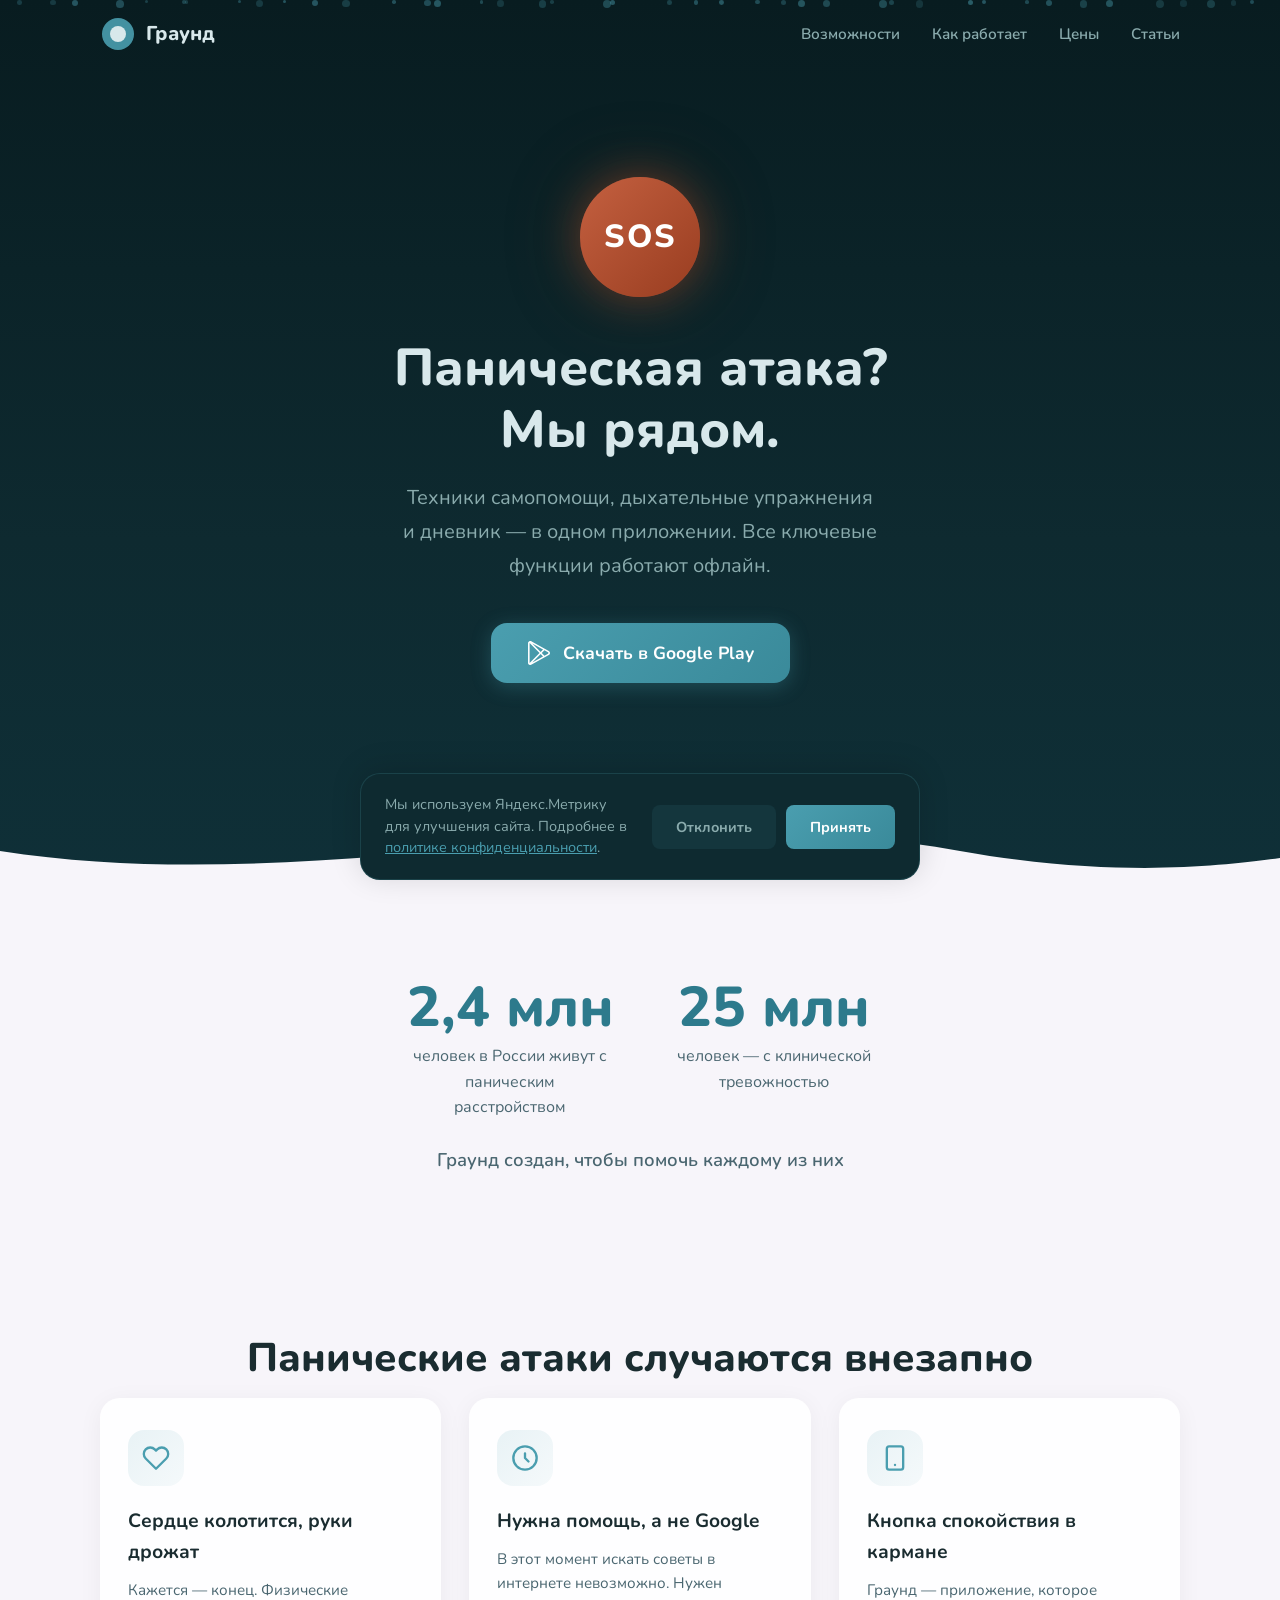
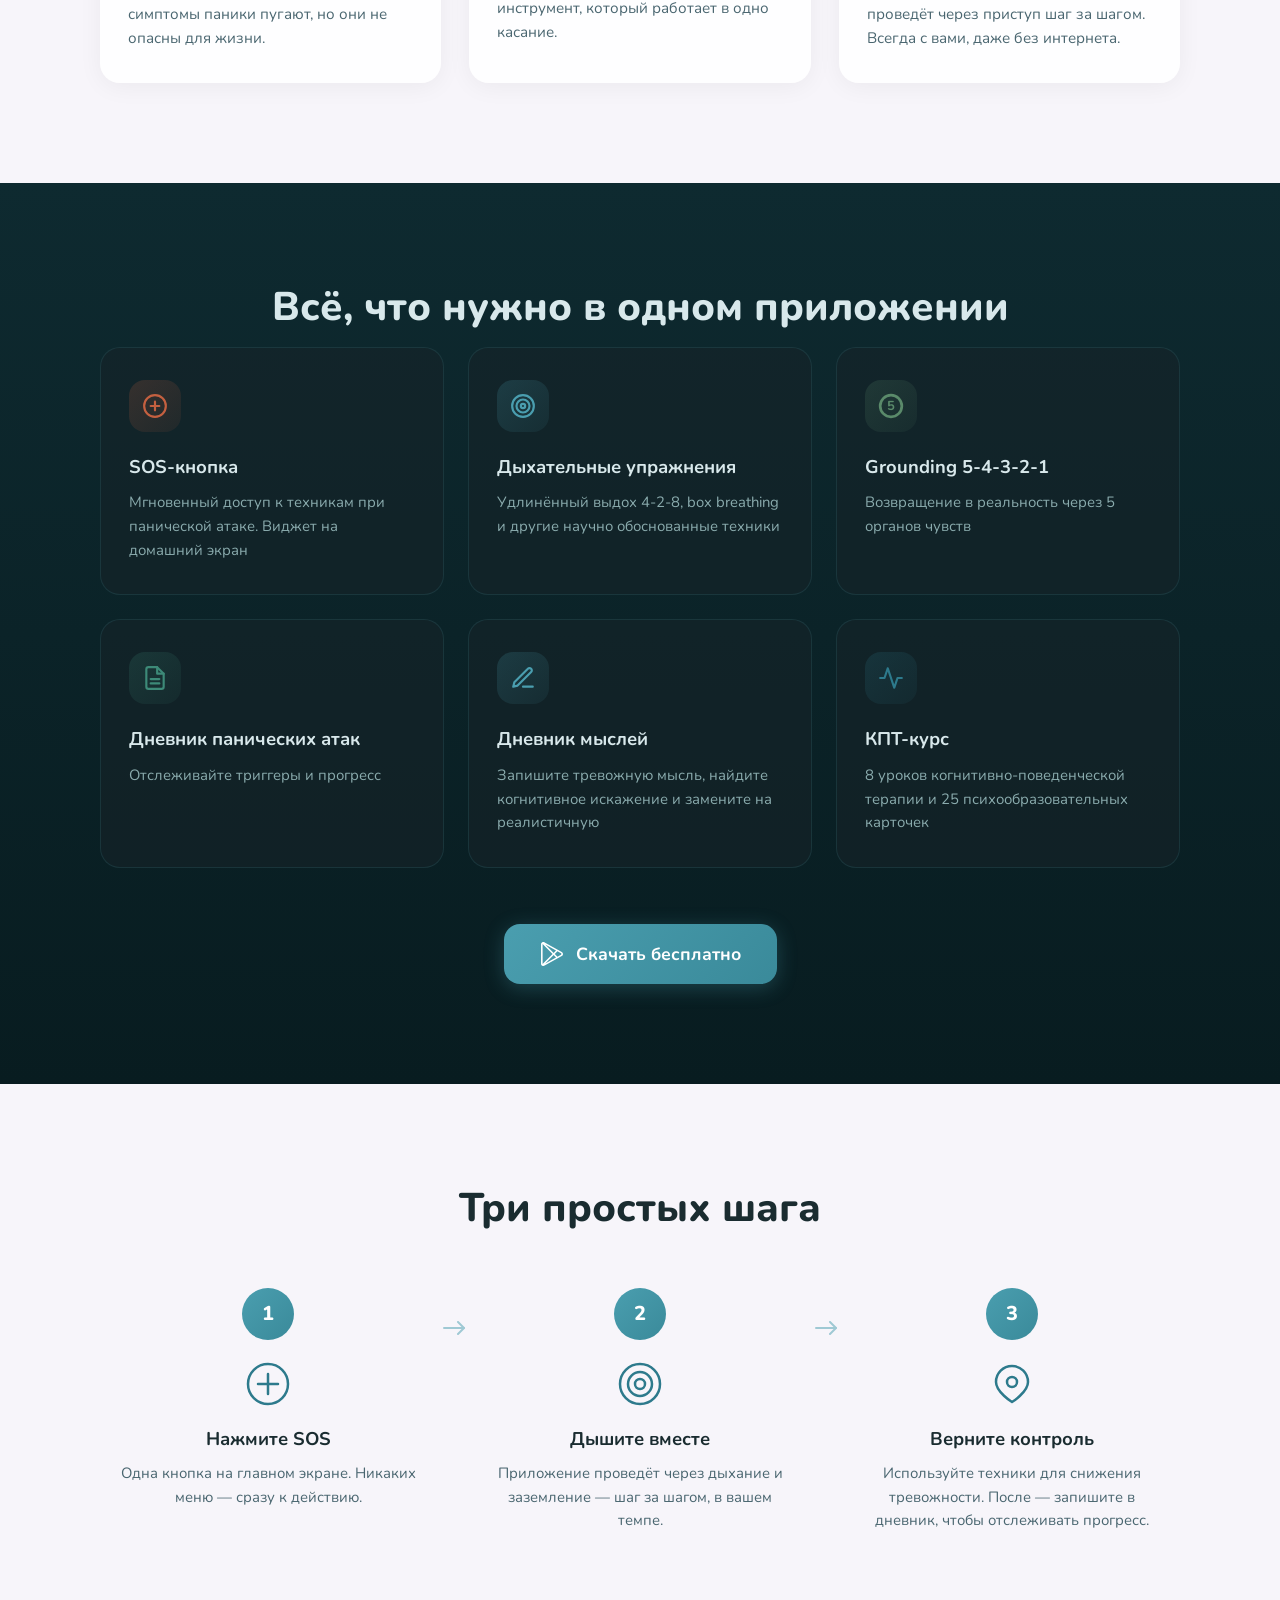
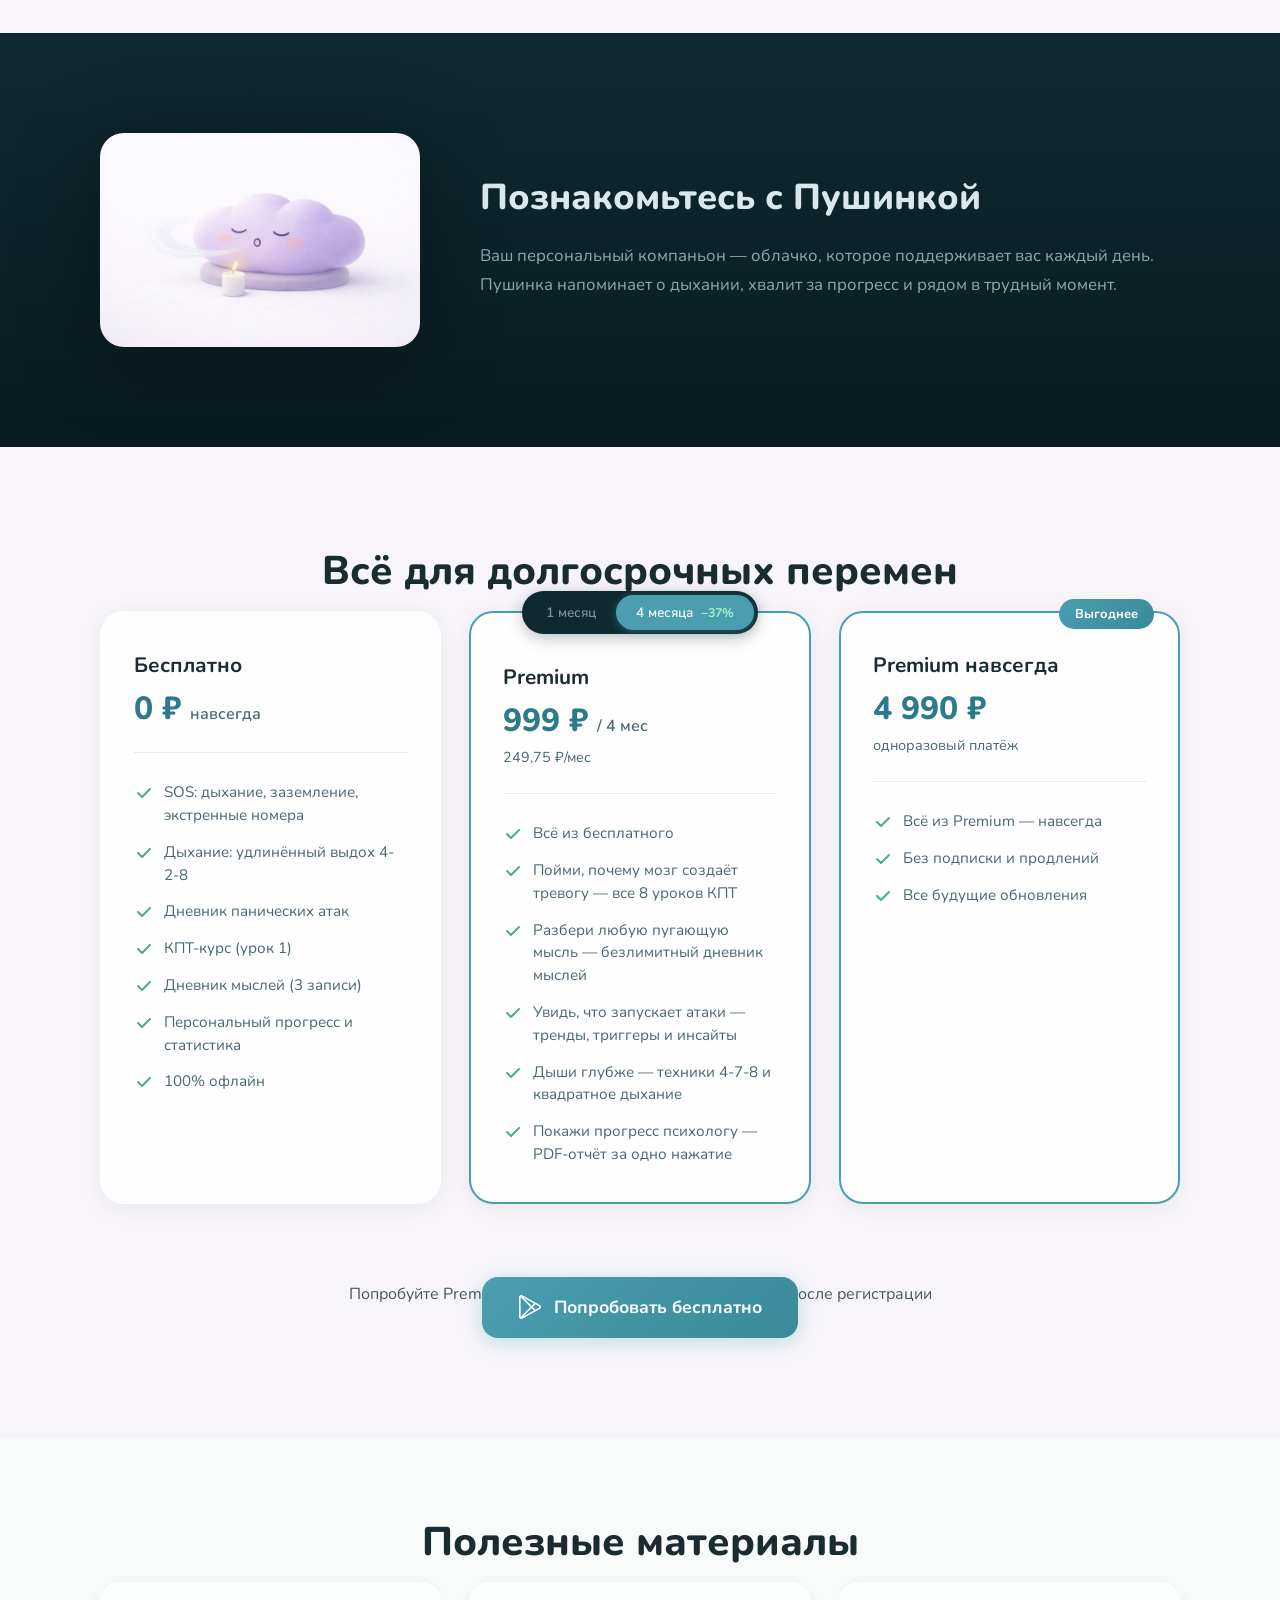
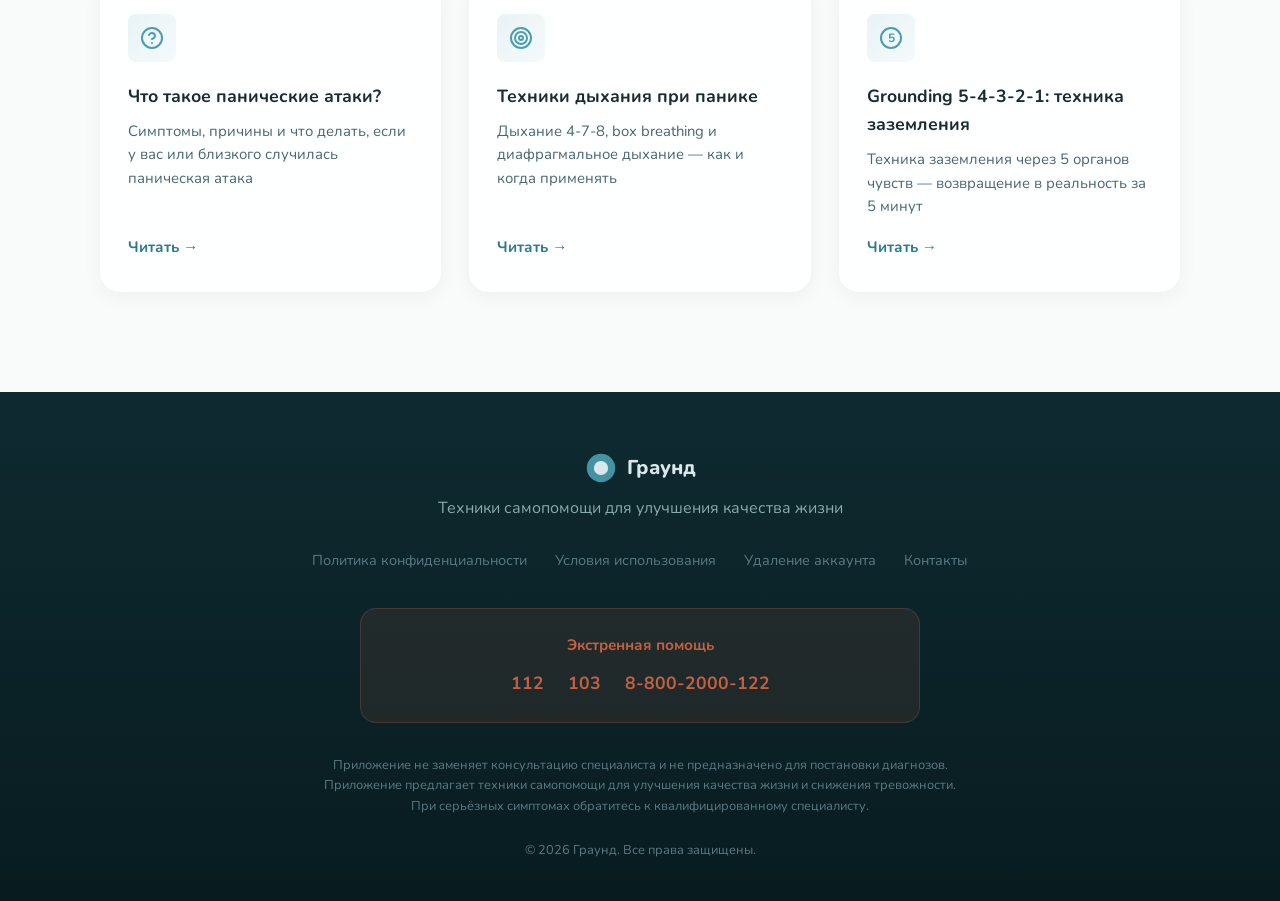
==== commit b38061cb: "fix: merge SOS lines into one, add standalone breathing as separate item Co-Authored-By: Claude Opus" ====
--- a/index.html
+++ b/index.html
@@ -387,7 +387,7 @@
        ======================================== -->
   <section class="pricing section-light" id="pricing">
     <div class="container">
-      <h2 class="section-title fade-in">В моменте — бесплатно.<br>Для долгосрочных перемен — Premium</h2>
+      <h2 class="section-title fade-in">Всё для долгосрочных перемен</h2>
 
       <div class="pricing__grid stagger-container">
         <!-- Free -->
@@ -399,15 +399,11 @@
           <ul class="pricing-card__features">
             <li>
               <svg viewBox="0 0 20 20" fill="currentColor"><path fill-rule="evenodd" d="M16.707 5.293a1 1 0 010 1.414l-8 8a1 1 0 01-1.414 0l-4-4a1 1 0 011.414-1.414L8 12.586l7.293-7.293a1 1 0 011.414 0z" clip-rule="evenodd"/></svg>
-              SOS-кнопка и экстренные номера
-            </li>
-            <li>
-              <svg viewBox="0 0 20 20" fill="currentColor"><path fill-rule="evenodd" d="M16.707 5.293a1 1 0 010 1.414l-8 8a1 1 0 01-1.414 0l-4-4a1 1 0 011.414-1.414L8 12.586l7.293-7.293a1 1 0 011.414 0z" clip-rule="evenodd"/></svg>
-              SOS-дыхание и удлинённый выдох
-            </li>
-            <li>
-              <svg viewBox="0 0 20 20" fill="currentColor"><path fill-rule="evenodd" d="M16.707 5.293a1 1 0 010 1.414l-8 8a1 1 0 01-1.414 0l-4-4a1 1 0 011.414-1.414L8 12.586l7.293-7.293a1 1 0 011.414 0z" clip-rule="evenodd"/></svg>
-              Grounding 5-4-3-2-1
+              SOS: дыхание, заземление, экстренные номера
+            </li>
+            <li>
+              <svg viewBox="0 0 20 20" fill="currentColor"><path fill-rule="evenodd" d="M16.707 5.293a1 1 0 010 1.414l-8 8a1 1 0 01-1.414 0l-4-4a1 1 0 011.414-1.414L8 12.586l7.293-7.293a1 1 0 011.414 0z" clip-rule="evenodd"/></svg>
+              Дыхание: удлинённый выдох 4-2-8
             </li>
             <li>
               <svg viewBox="0 0 20 20" fill="currentColor"><path fill-rule="evenodd" d="M16.707 5.293a1 1 0 010 1.414l-8 8a1 1 0 01-1.414 0l-4-4a1 1 0 011.414-1.414L8 12.586l7.293-7.293a1 1 0 011.414 0z" clip-rule="evenodd"/></svg>
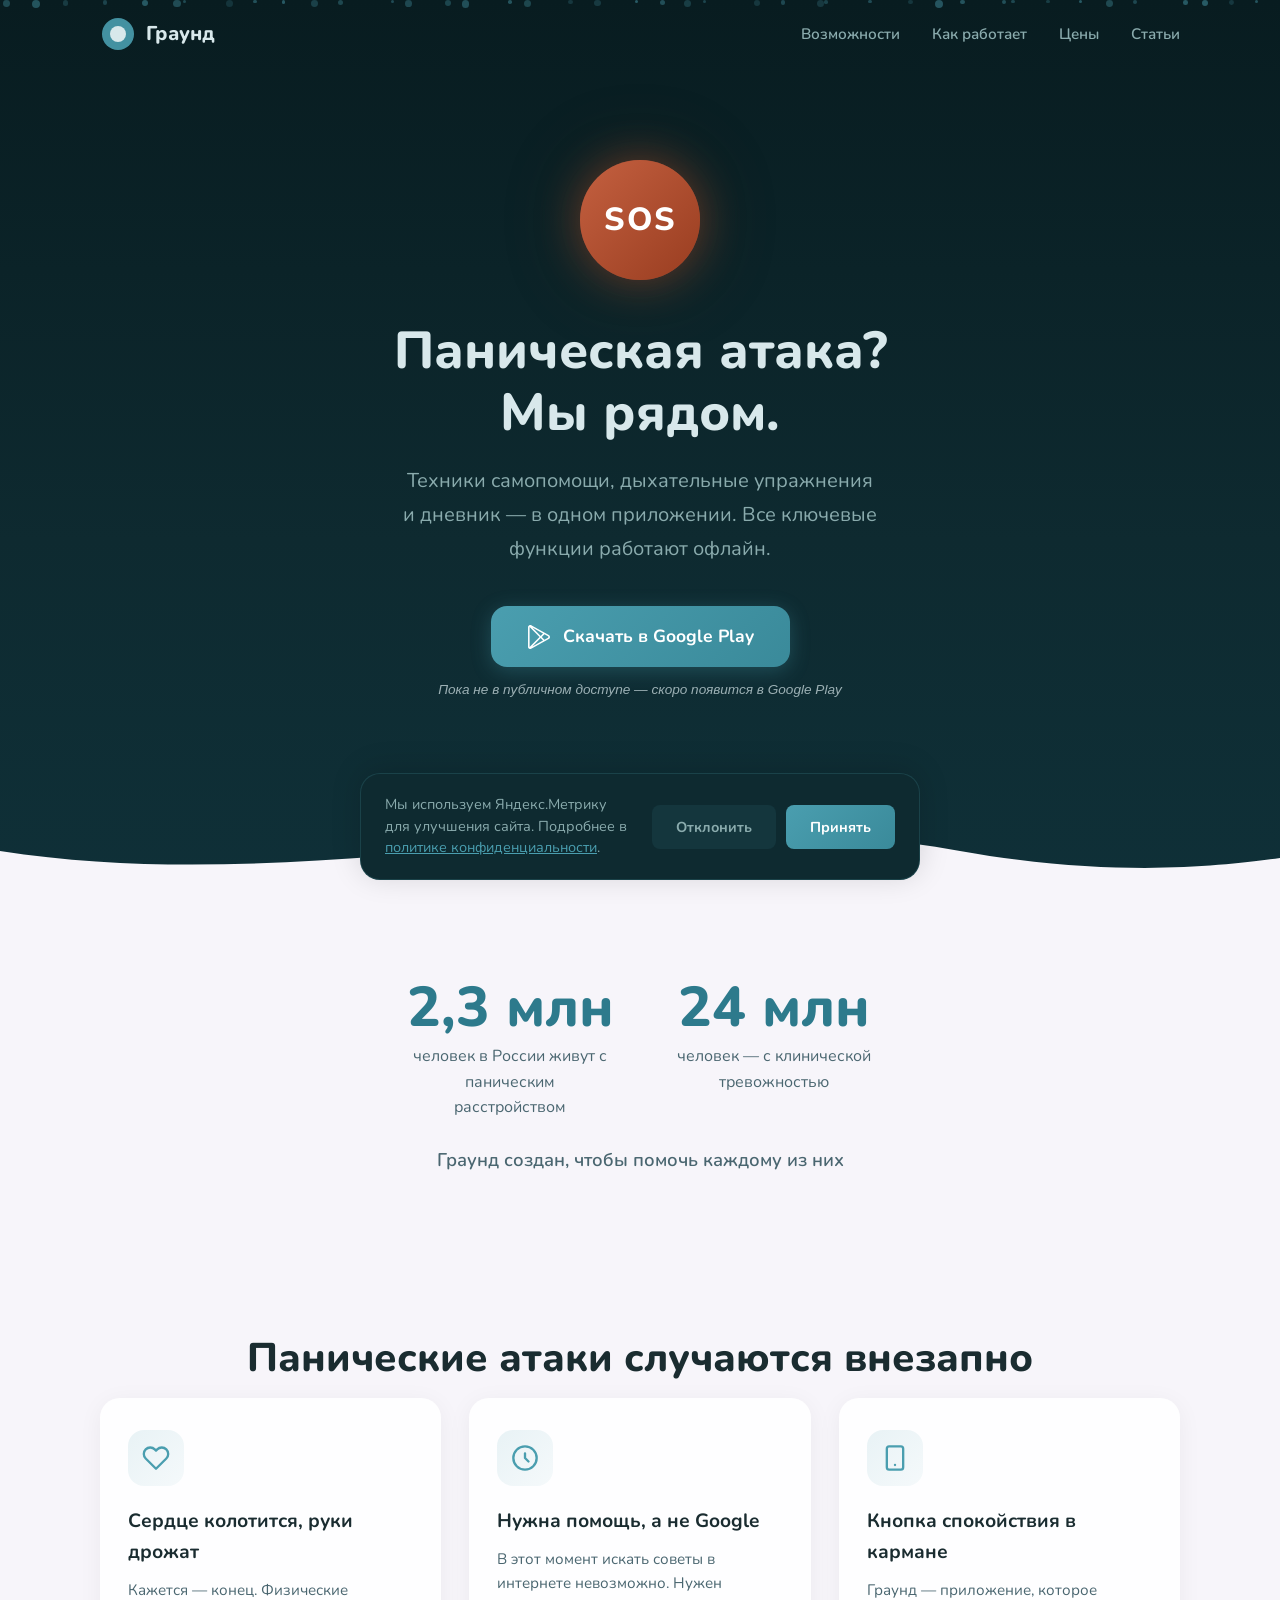
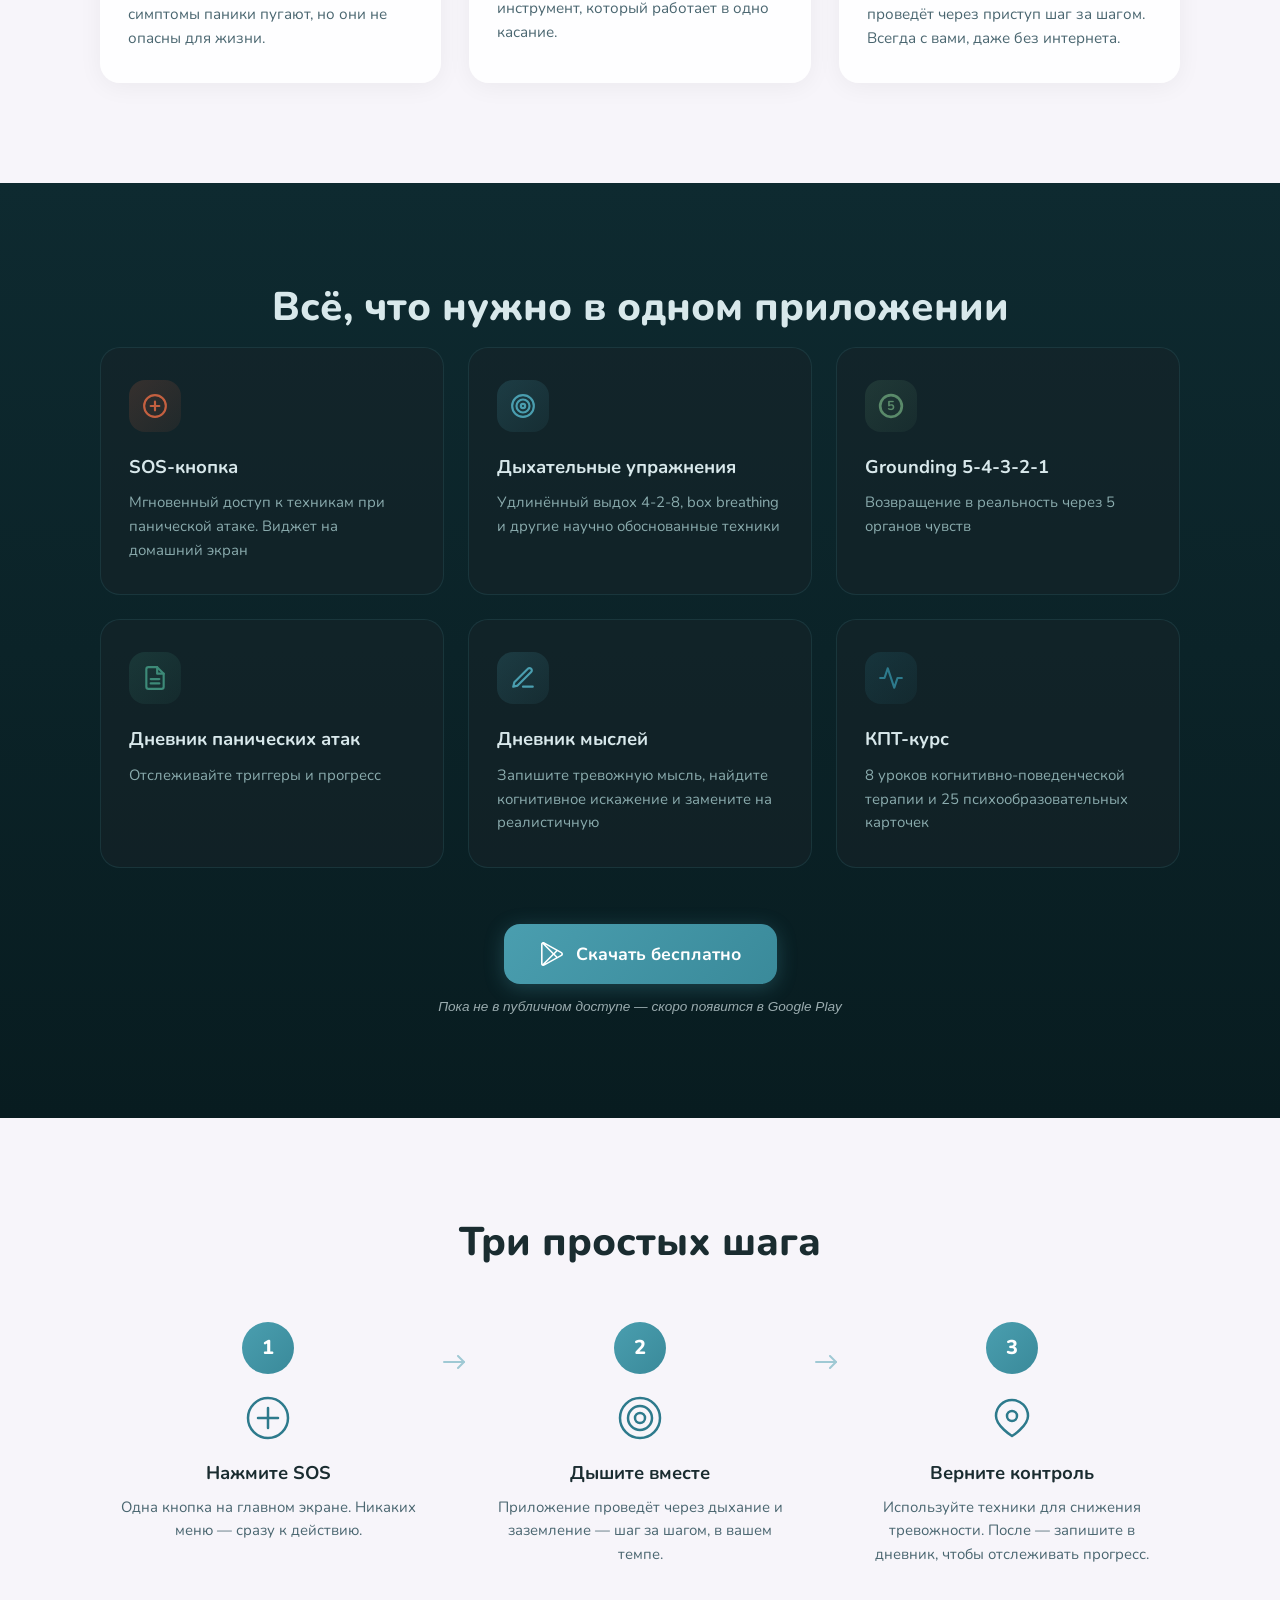
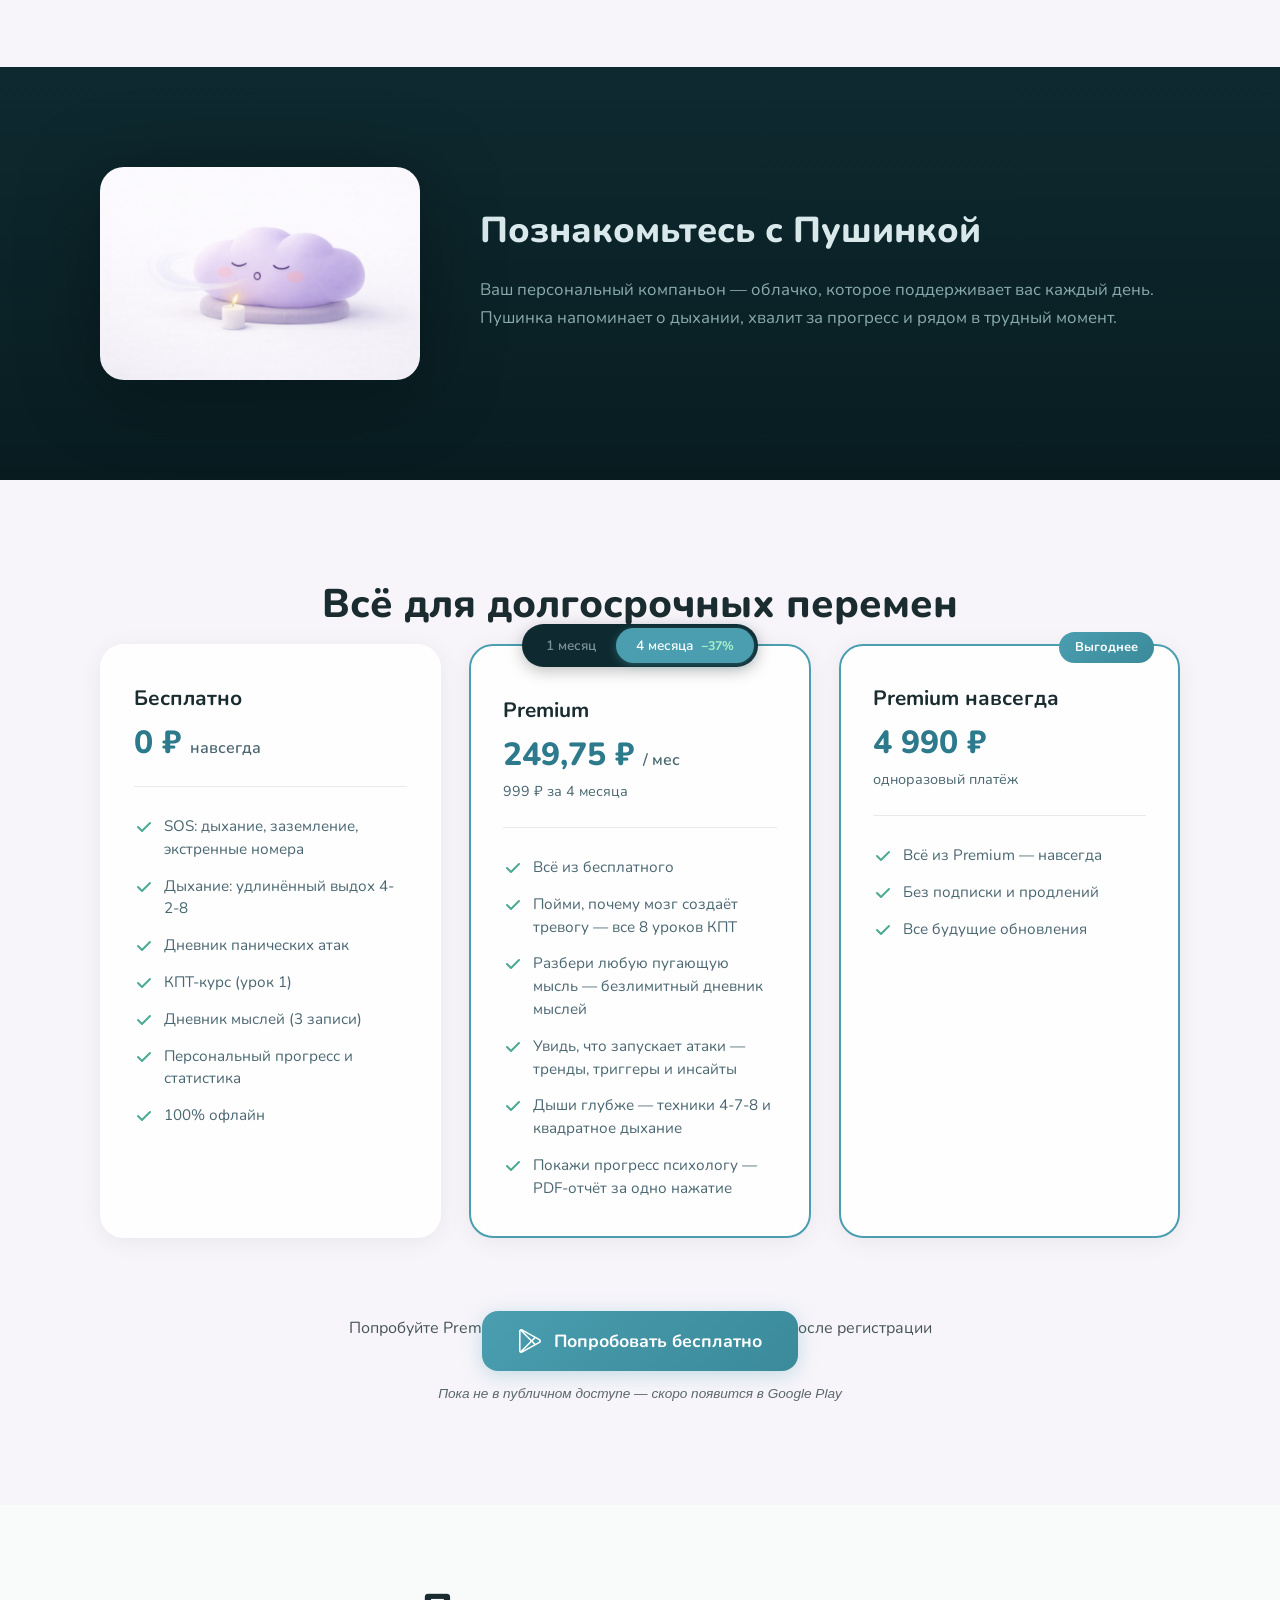
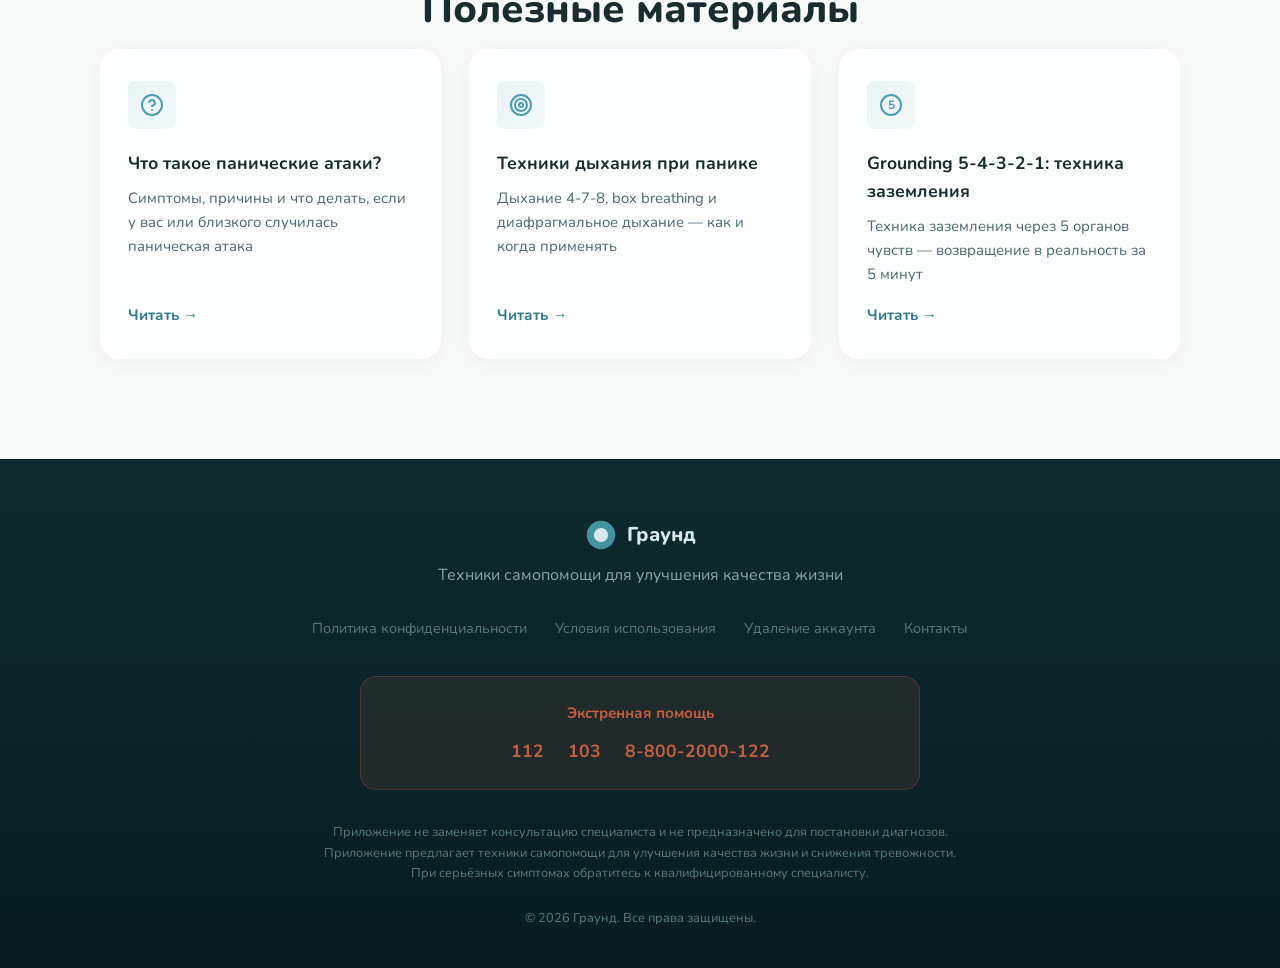
==== commit 3e8ced58: "feat: add "coming soon to Google Play" note under download CTAs Co-Authored-By: Claude Opus 4.6 <nor" ====
--- a/index.html
+++ b/index.html
@@ -123,6 +123,7 @@
         </svg>
         Скачать в Google Play
       </a>
+      <p class="cta-note">Пока не в публичном доступе — скоро появится в Google Play</p>
     </div>
 
     <!-- Wave divider -->
@@ -290,6 +291,7 @@
           </svg>
           Скачать бесплатно
         </a>
+        <p class="cta-note">Пока не в публичном доступе — скоро появится в Google Play</p>
       </div>
     </div>
   </section>
@@ -436,8 +438,8 @@
           </div>
           <div class="pricing-card__header">
             <div class="pricing-card__name">Premium</div>
-            <div class="pricing-card__price" id="premium-price">999 &#8381; <span>/ 4 мес</span></div>
-            <div class="pricing-card__alt-price" id="premium-alt">249,75 &#8381;/мес</div>
+            <div class="pricing-card__price" id="premium-price">249,75 &#8381; <span>/ мес</span></div>
+            <div class="pricing-card__alt-price" id="premium-alt">999 &#8381; за 4 месяца</div>
           </div>
           <ul class="pricing-card__features">
             <li>
@@ -503,6 +505,7 @@
           </svg>
           Попробовать бесплатно
         </a>
+        <p class="cta-note">Пока не в публичном доступе — скоро появится в Google Play</p>
       </div>
     </div>
   </section>
--- a/css/style.css
+++ b/css/style.css
@@ -443,6 +443,14 @@
   height: 24px;
 }
 
+.cta-note {
+  margin-top: 0.75rem;
+  font-size: 0.85rem;
+  opacity: 0.7;
+  text-align: center;
+  font-style: italic;
+}
+
 /* Particles container */
 .particles {
   position: absolute;
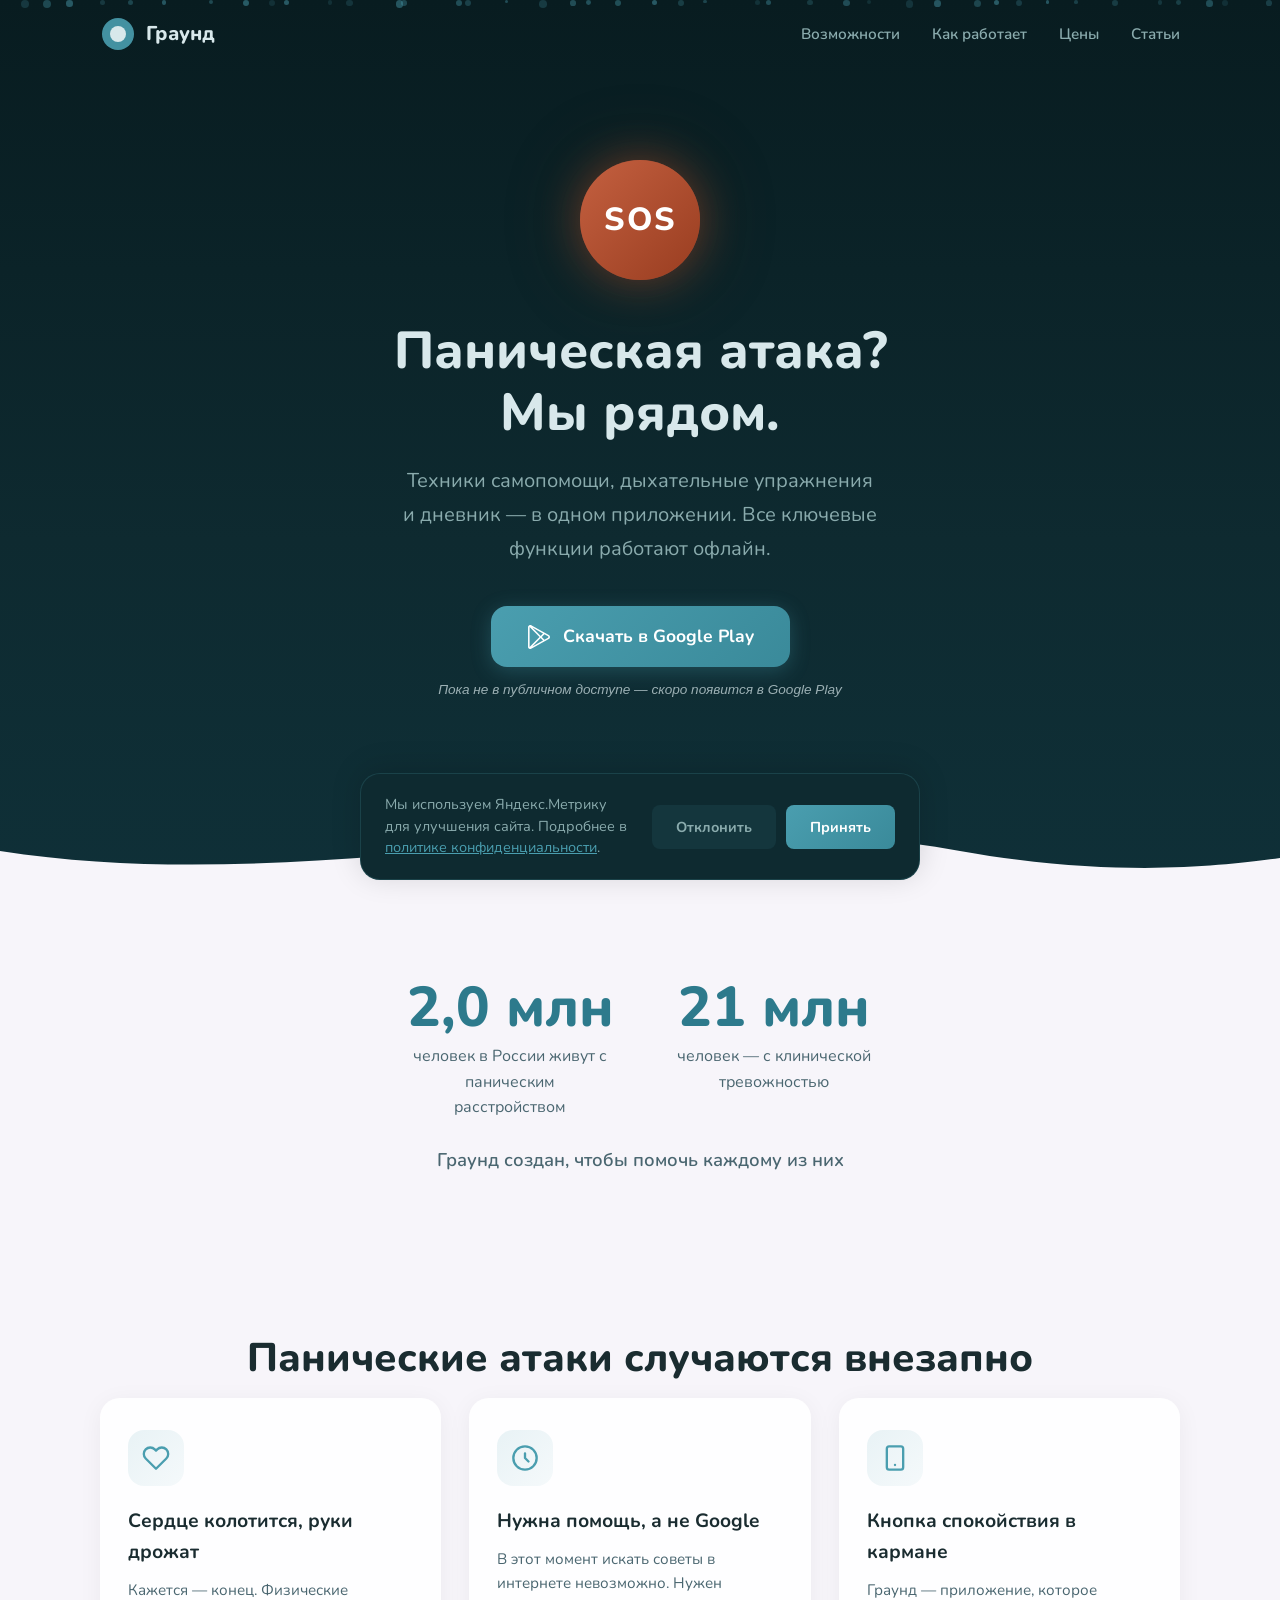
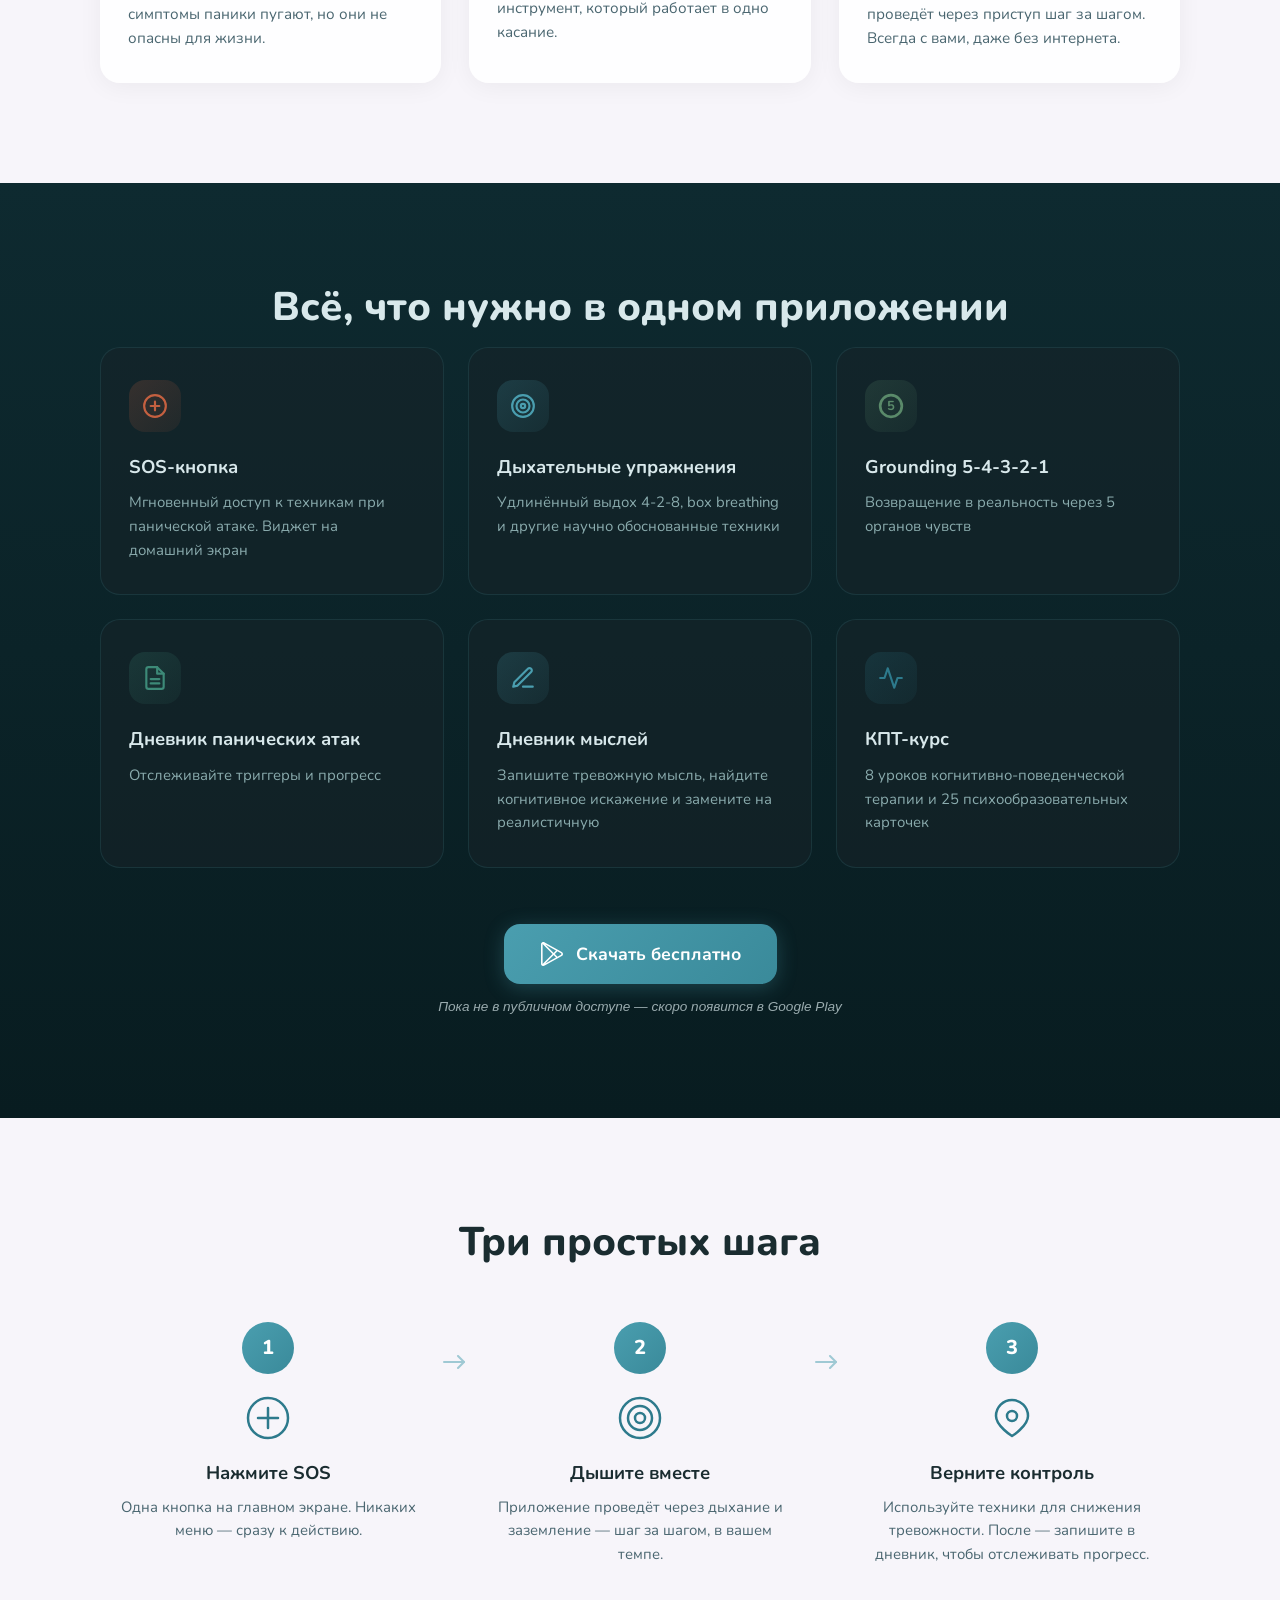
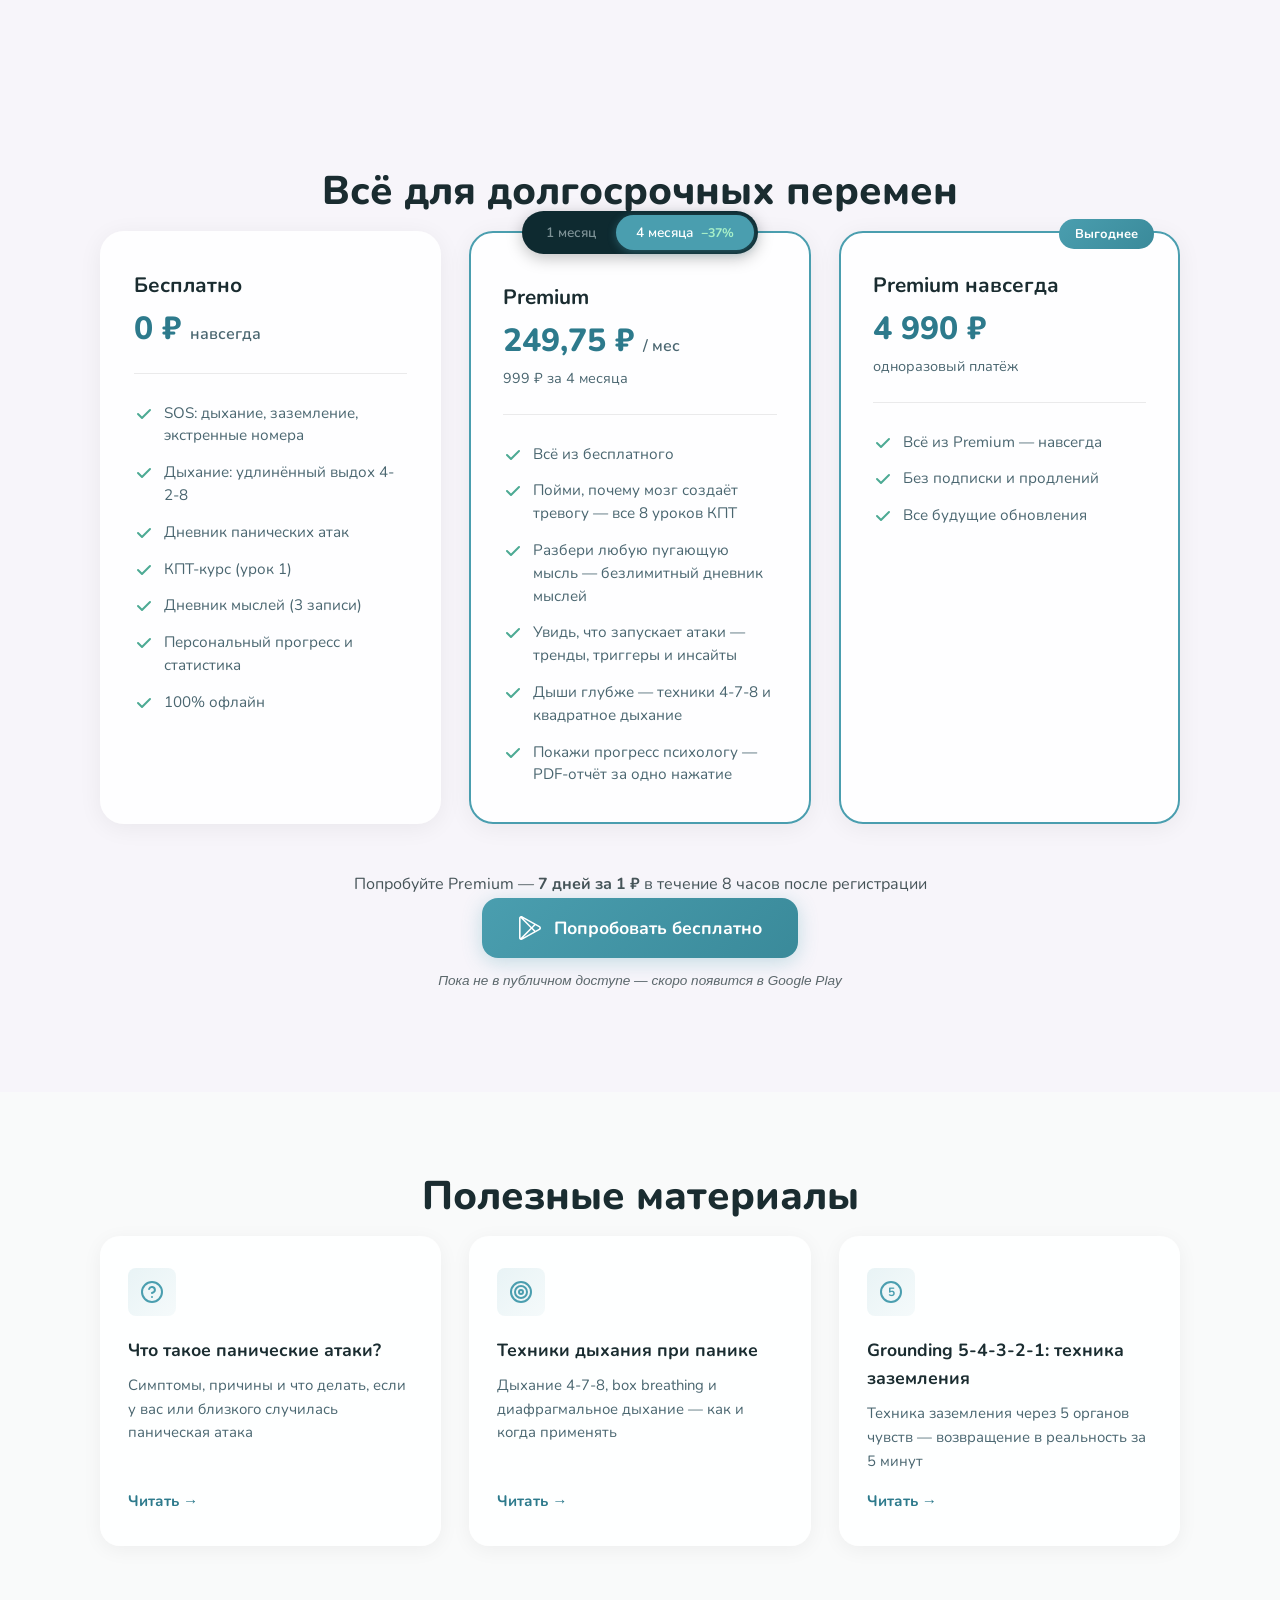
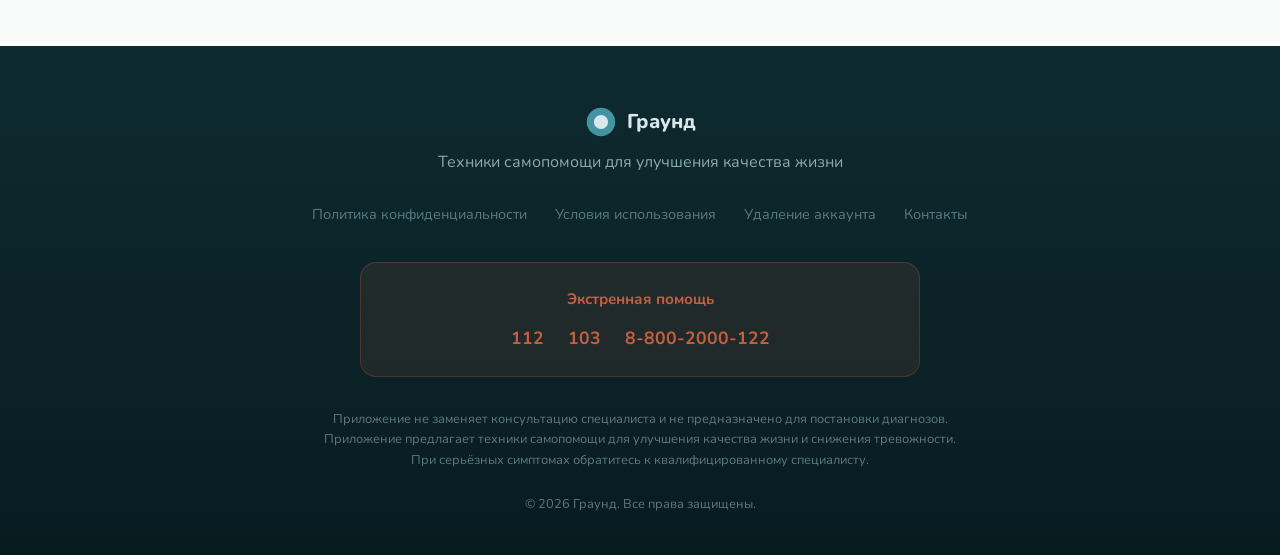
==== commit c5aeb75f: "remove Pushinka mascot section from homepage" ====
--- a/index.html
+++ b/index.html
@@ -365,26 +365,6 @@
   </section>
 
   <!-- ========================================
-       PUSHINKA (mascot)
-       ======================================== -->
-  <section class="pushinka section-dark" id="pushinka">
-    <div class="container">
-      <div class="pushinka__inner fade-in">
-        <div class="pushinka__image">
-          <img src="images/pushinka/breathing.png?v=2" alt="Пушинка — маскот приложения Граунд" loading="lazy">
-        </div>
-        <div class="pushinka__text">
-          <h2>Познакомьтесь с Пушинкой</h2>
-          <p>
-            Ваш персональный компаньон — облачко, которое поддерживает вас каждый день.
-            Пушинка напоминает о&nbsp;дыхании, хвалит за&nbsp;прогресс и&nbsp;рядом в&nbsp;трудный момент.
-          </p>
-        </div>
-      </div>
-    </div>
-  </section>
-
-  <!-- ========================================
        PRICING
        ======================================== -->
   <section class="pricing section-light" id="pricing">
@@ -495,7 +475,7 @@
       </div>
 
       <p class="pricing__trial fade-in" style="text-align: center; margin-top: 1.5rem; opacity: 0.8;">
-        Попробуйте Premium — <strong>7 дней за 1 &#8381;</strong> в течение 48 часов после регистрации
+        Попробуйте Premium — <strong>7 дней за 1 &#8381;</strong> в течение 8 часов после регистрации
       </p>
 
       <div class="fade-in" style="text-align: center;">
